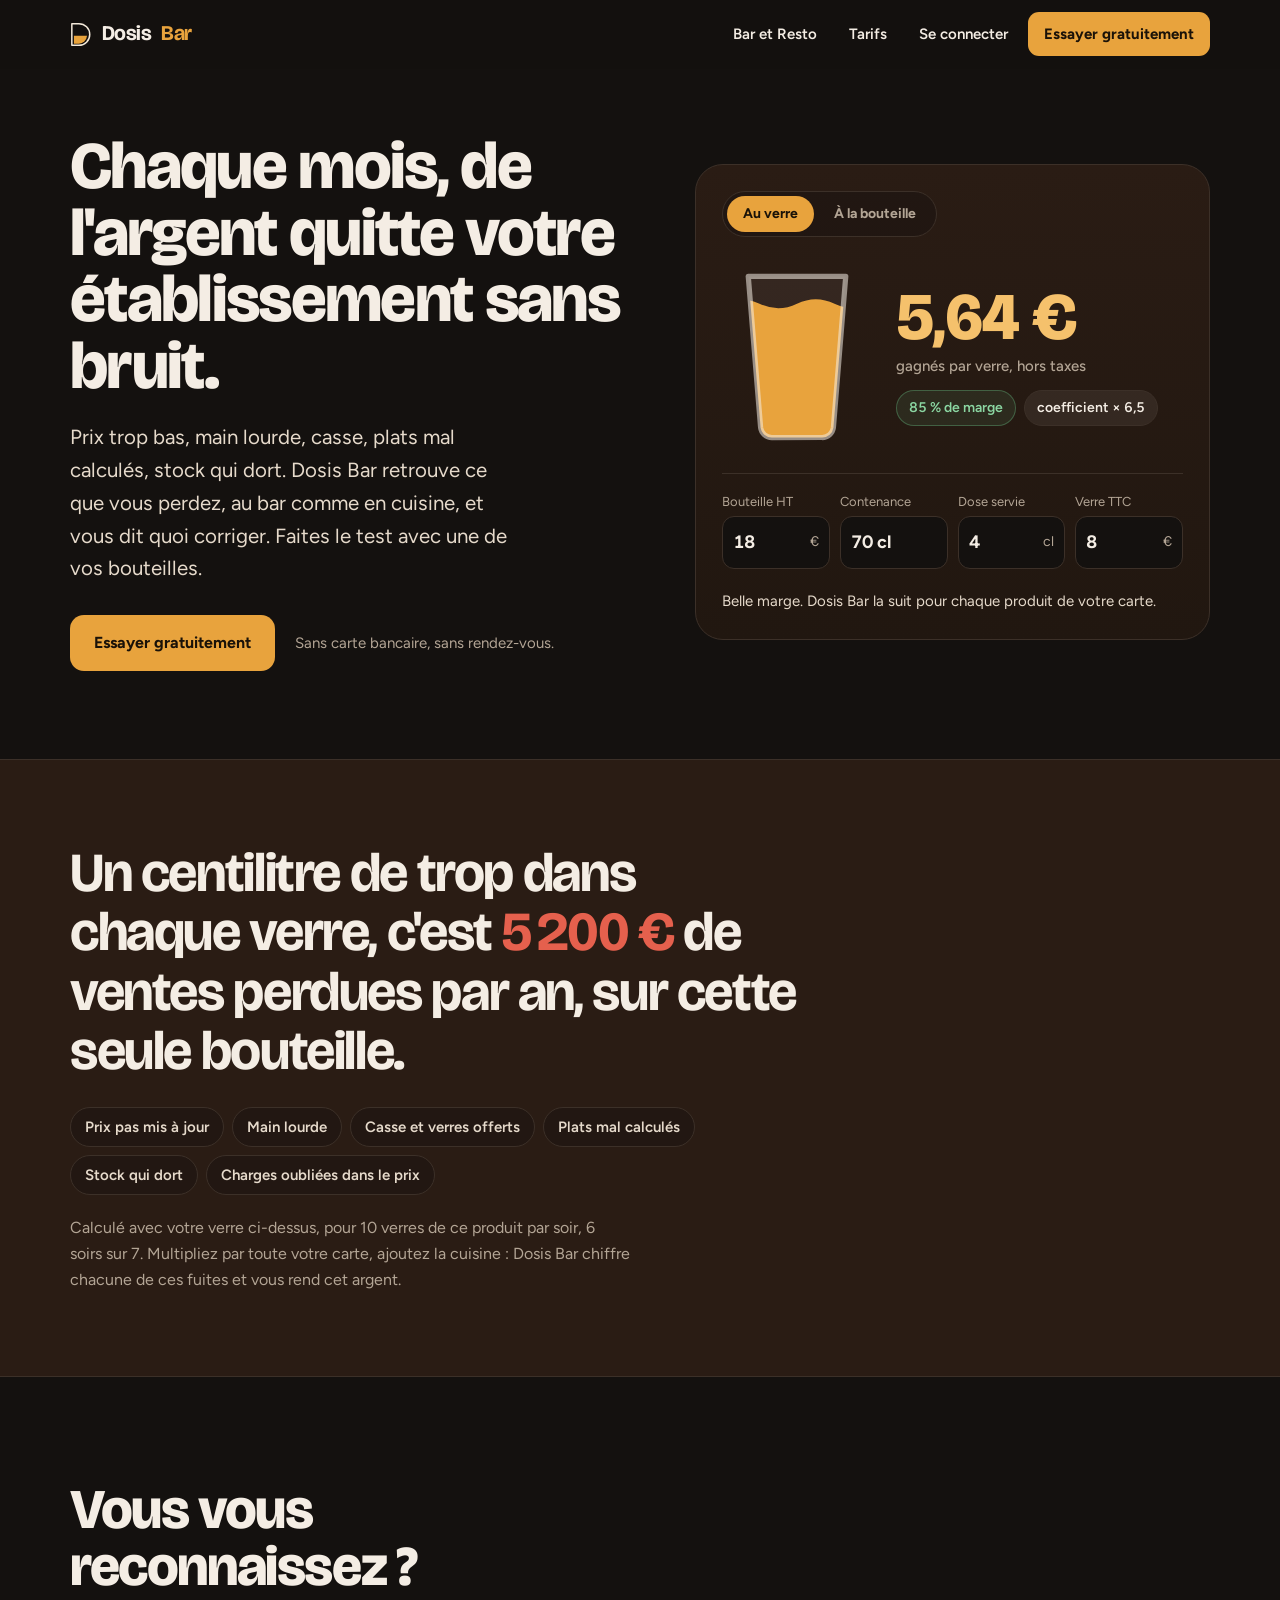
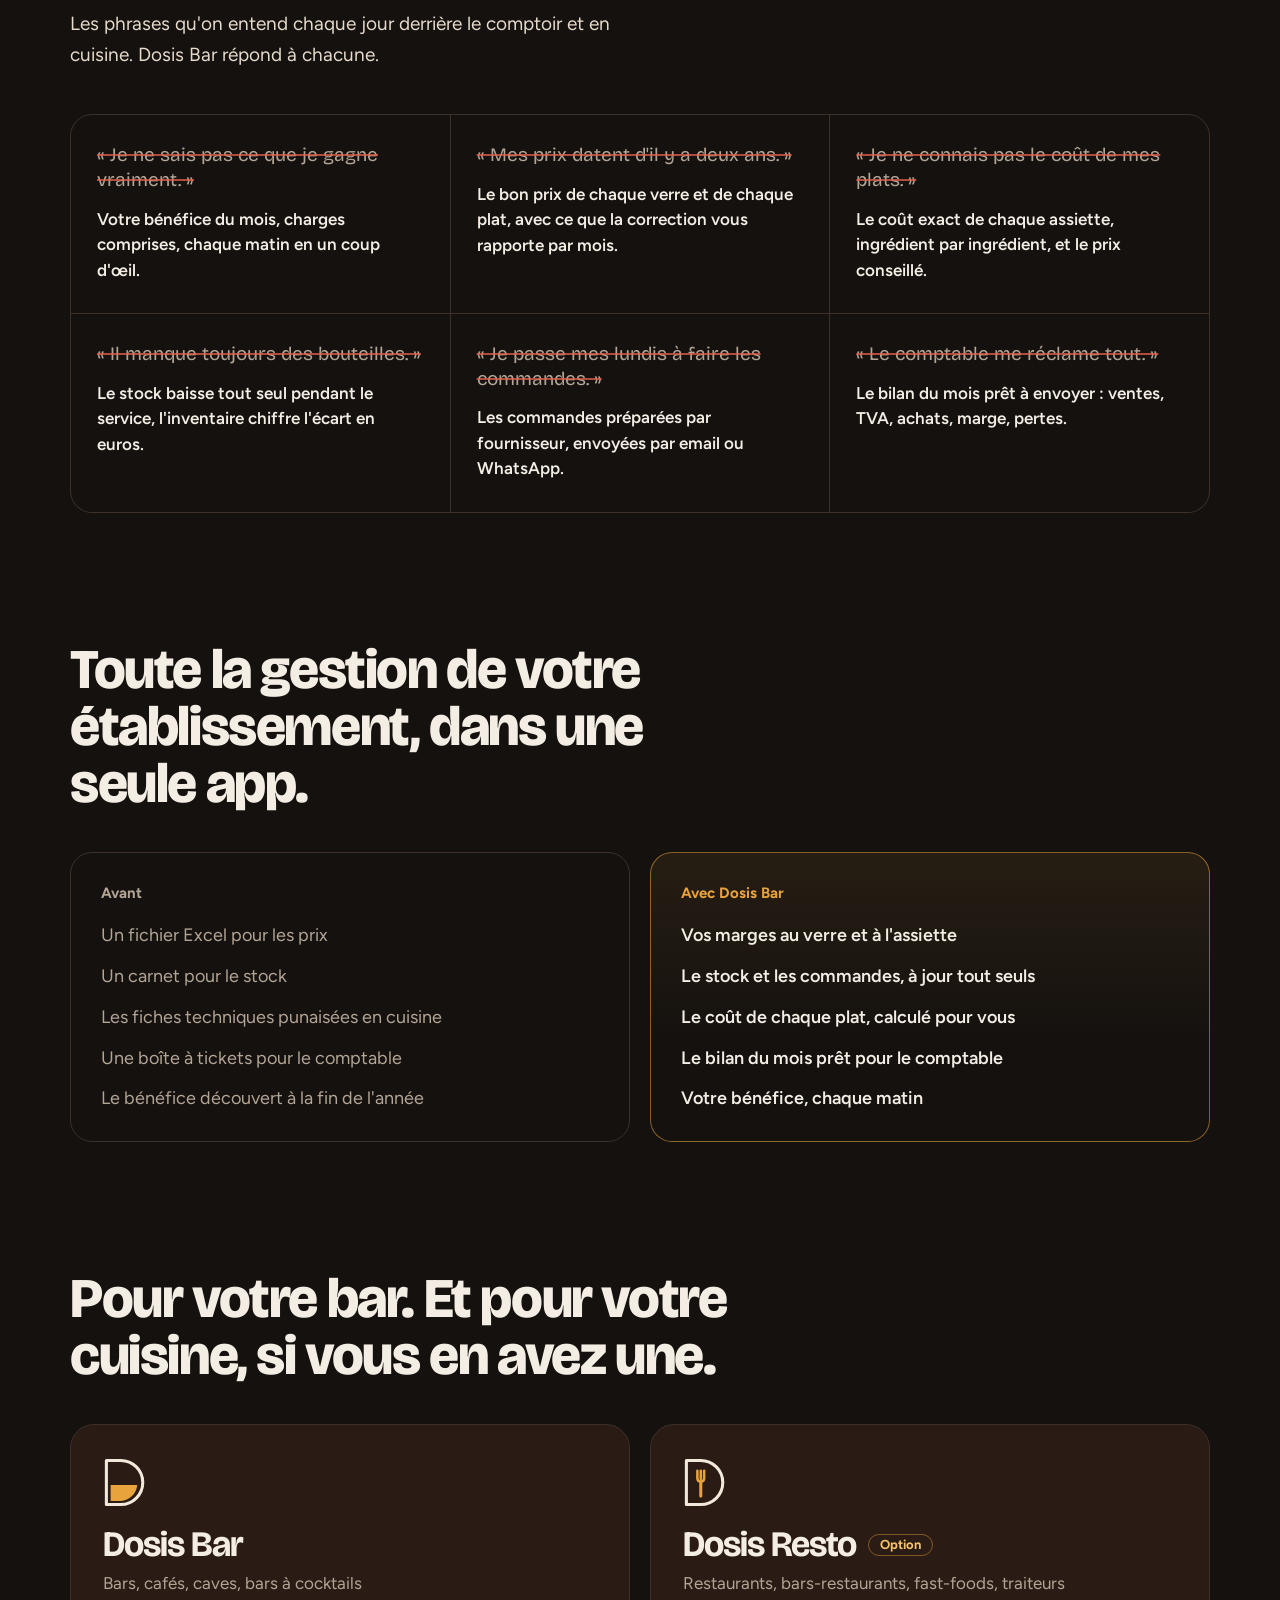
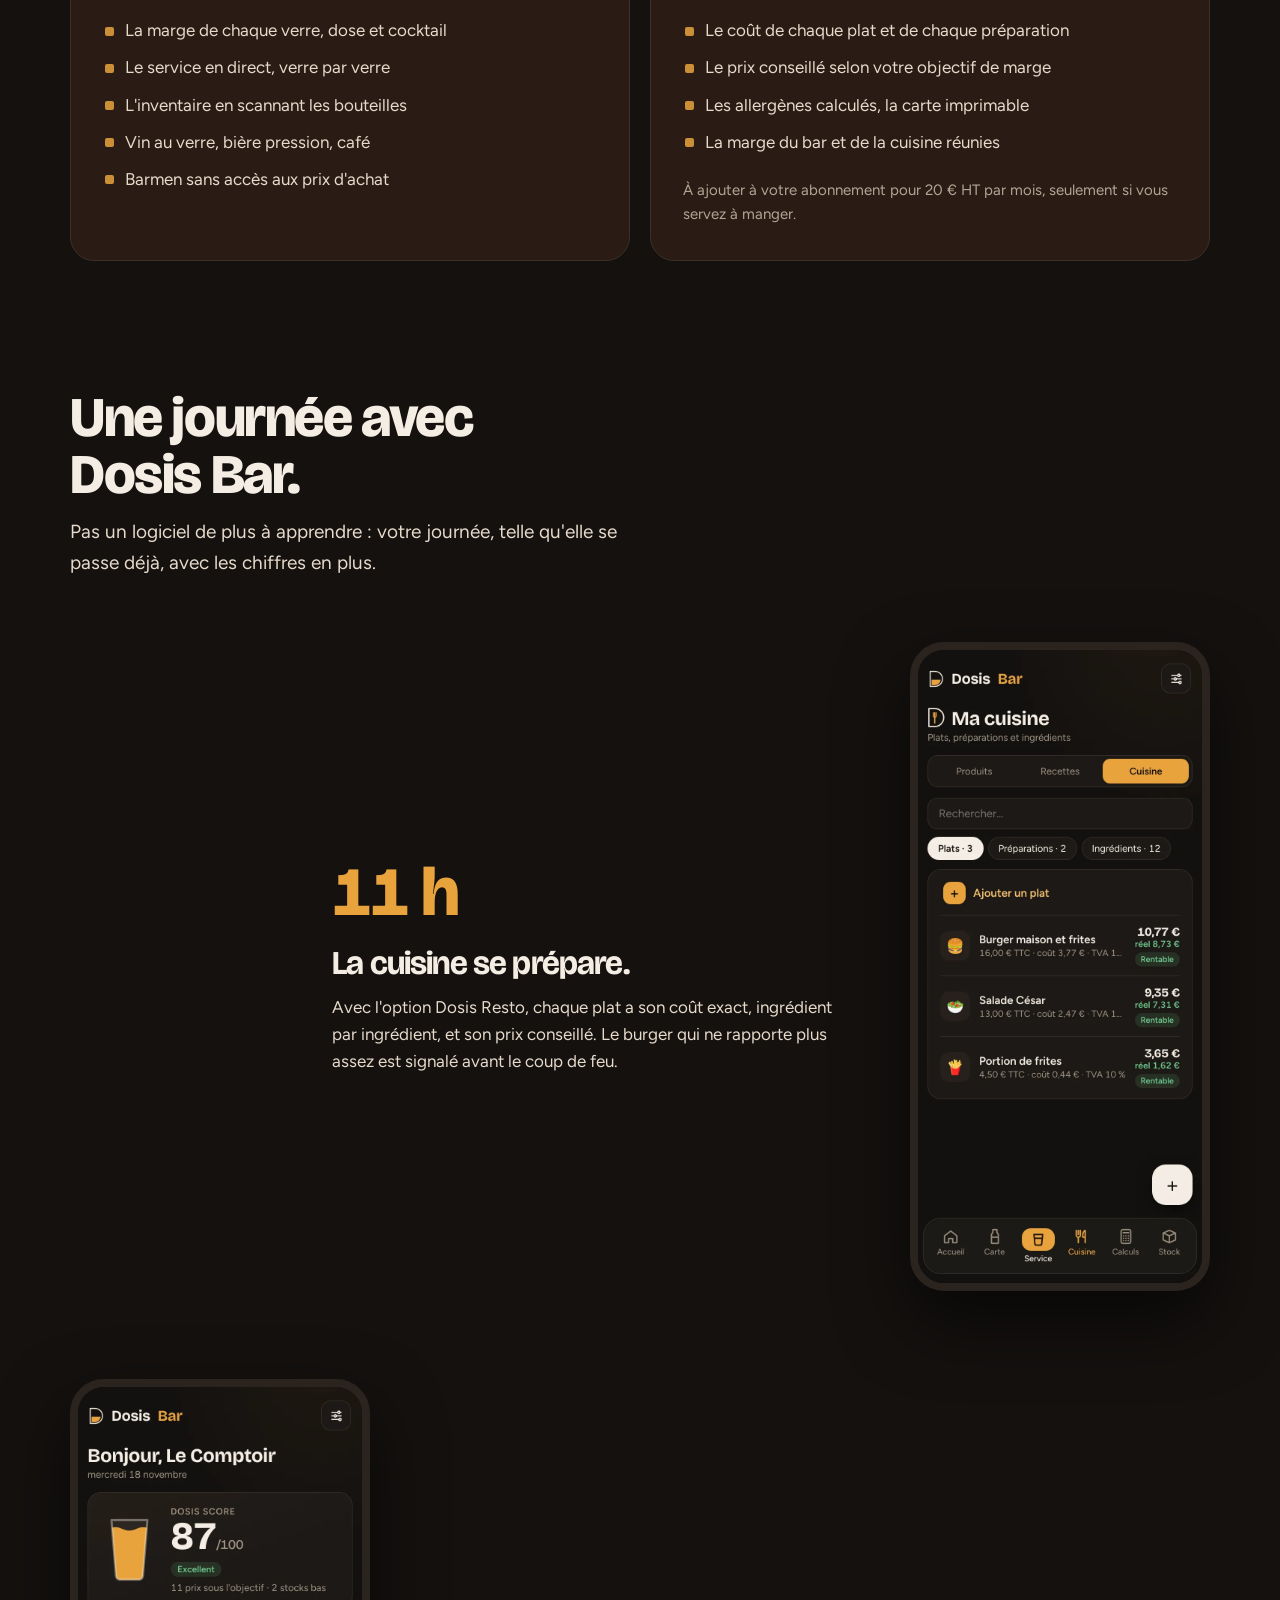
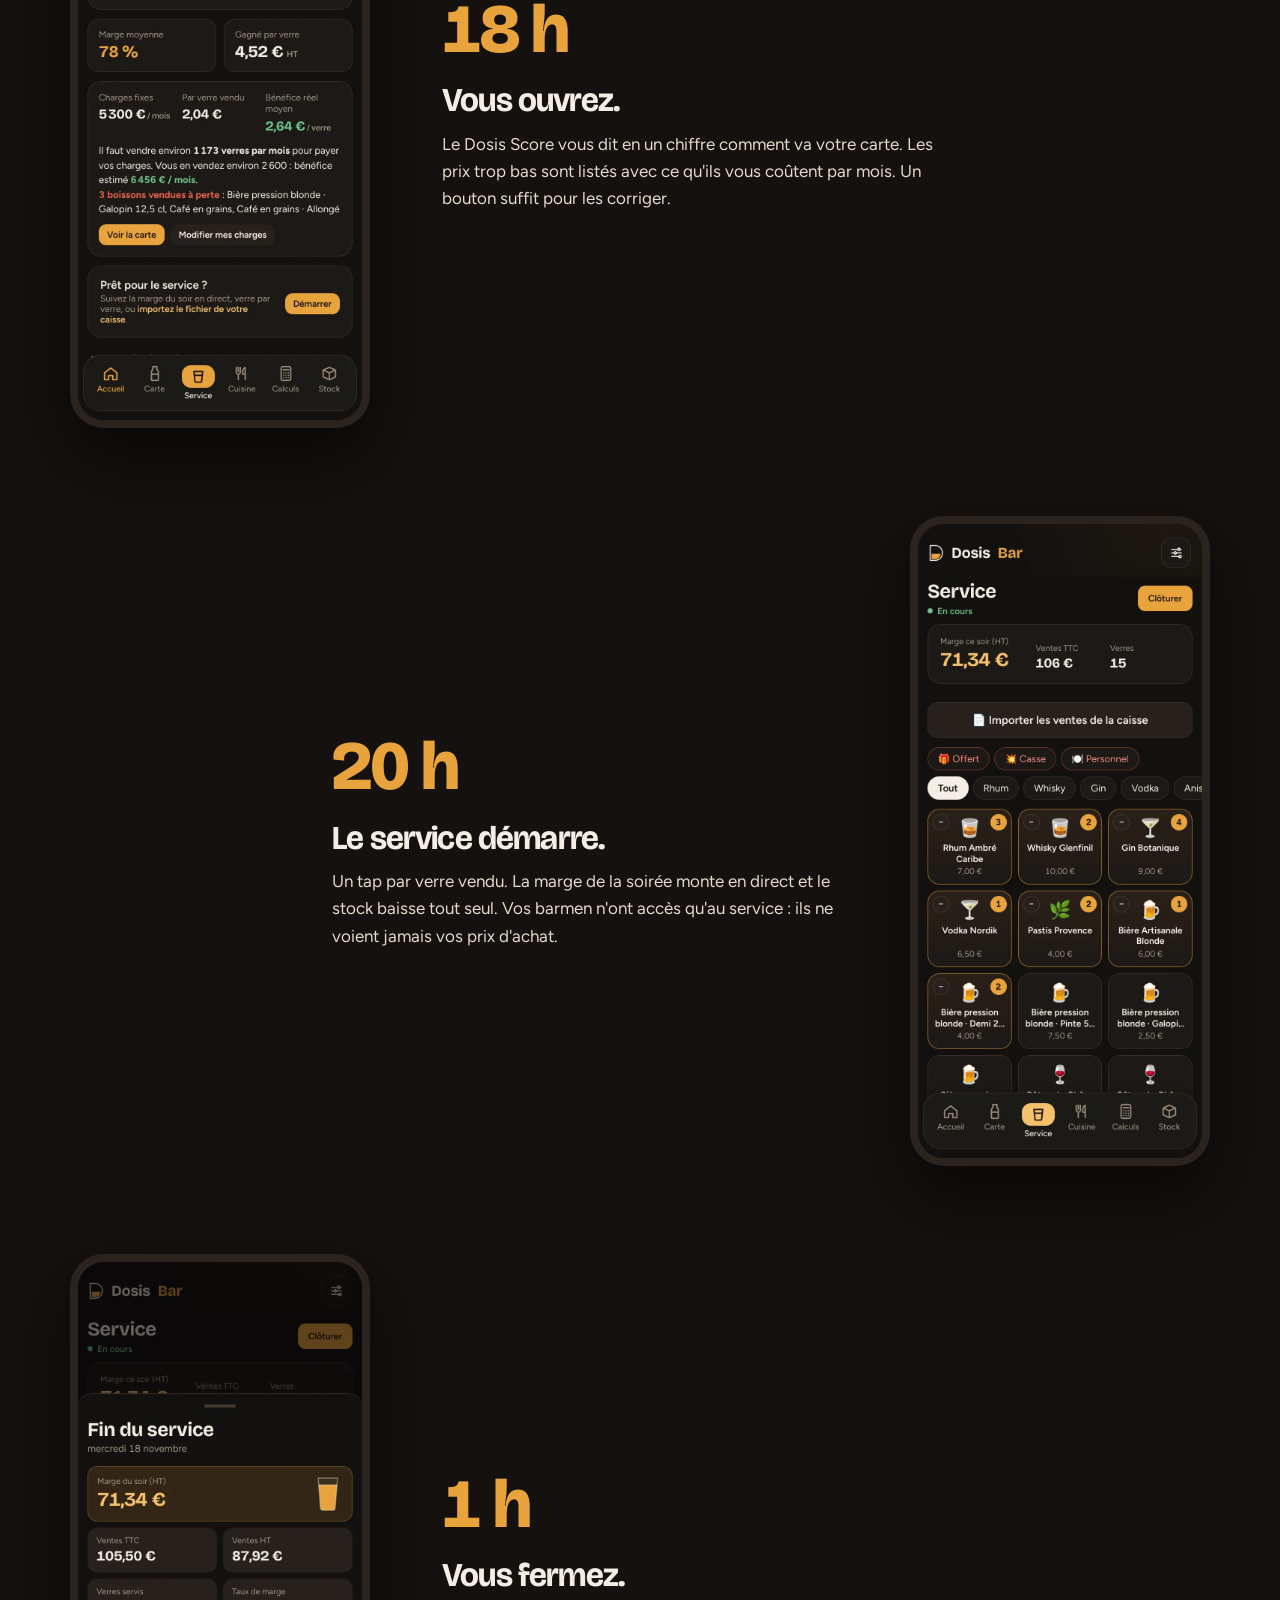
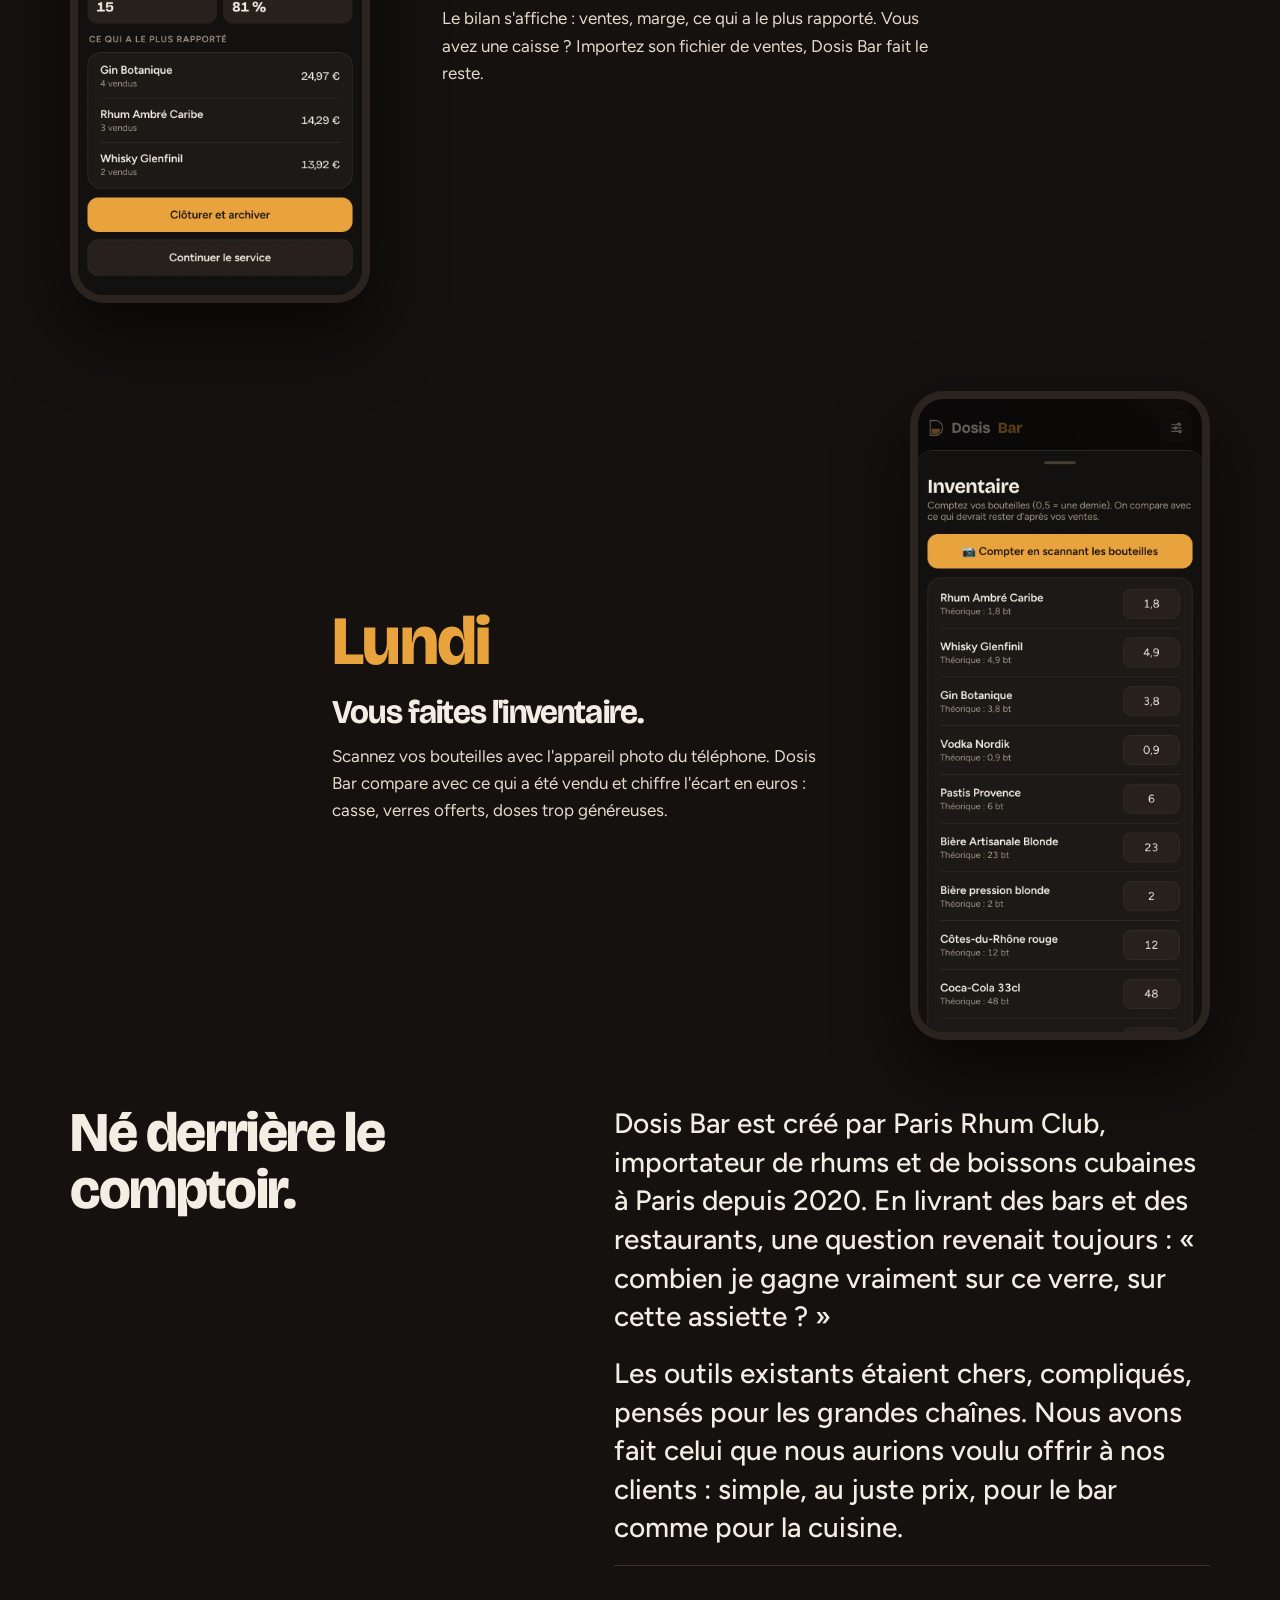
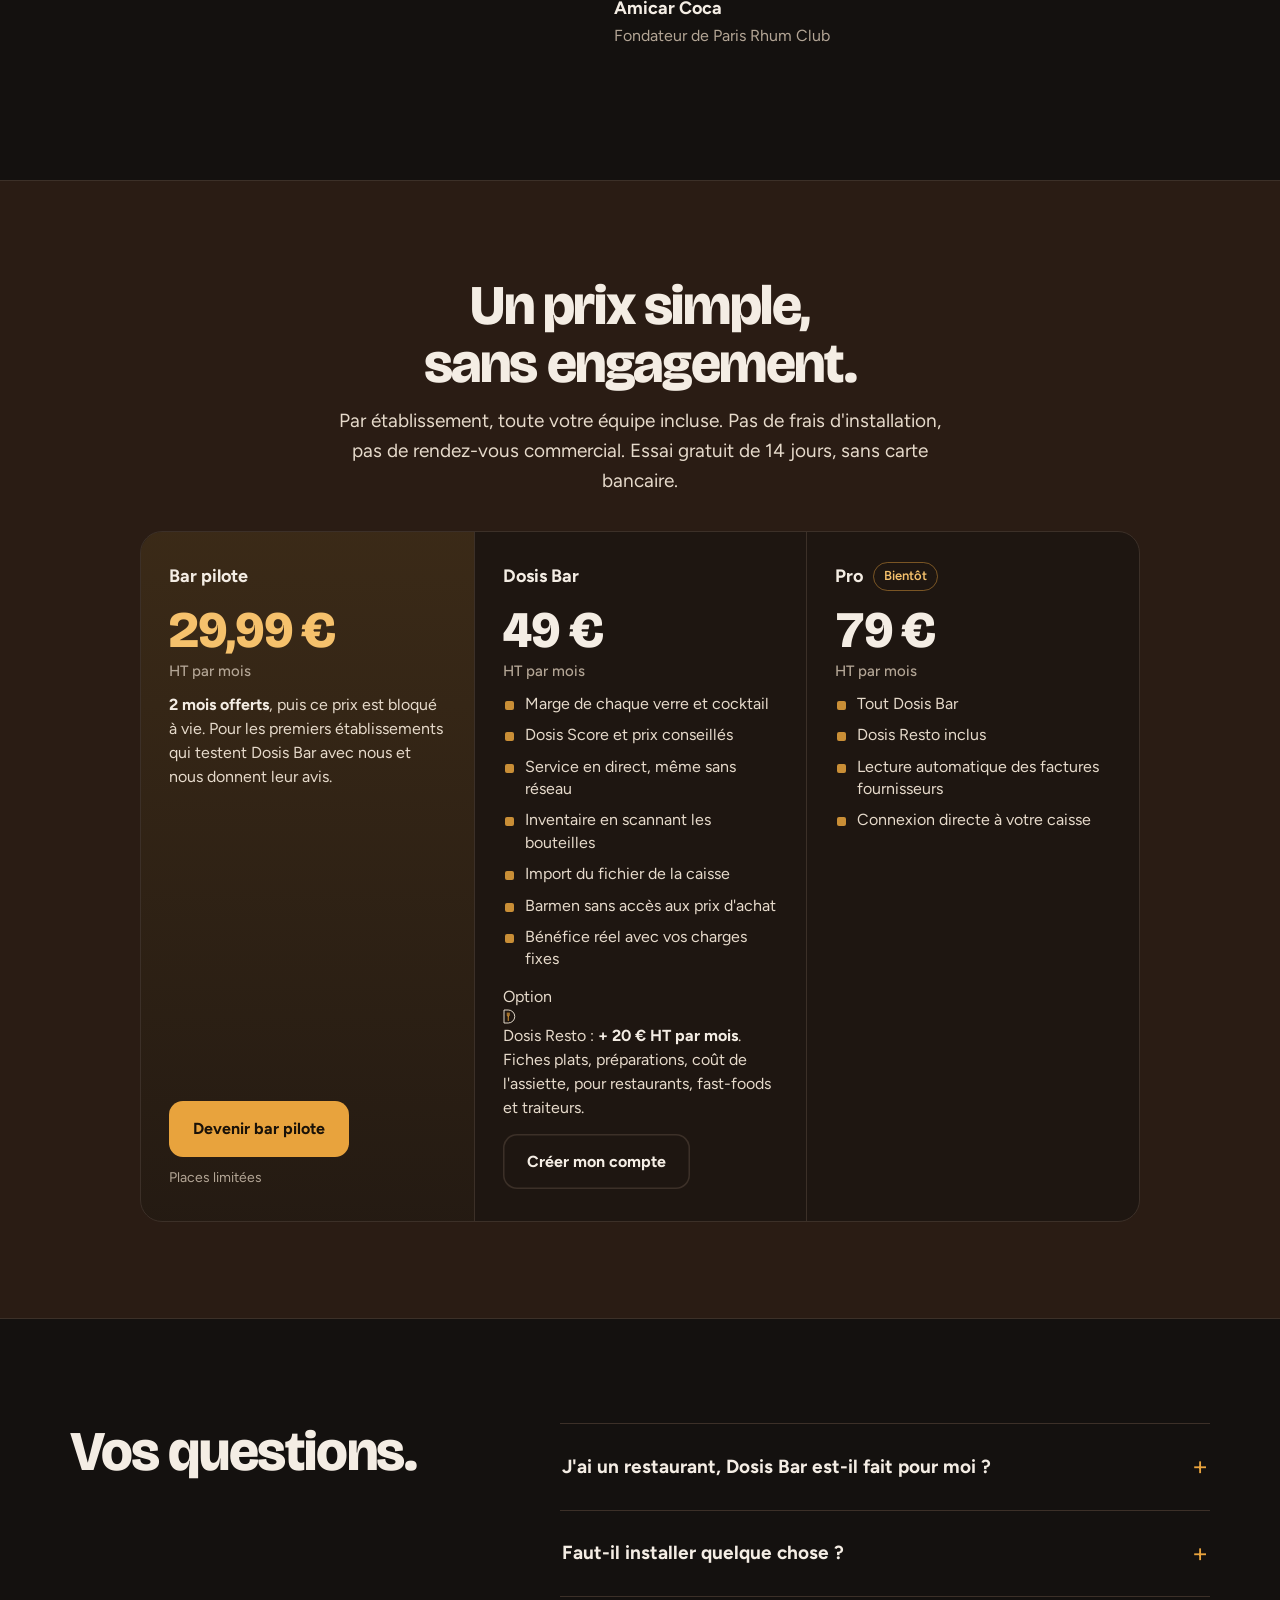
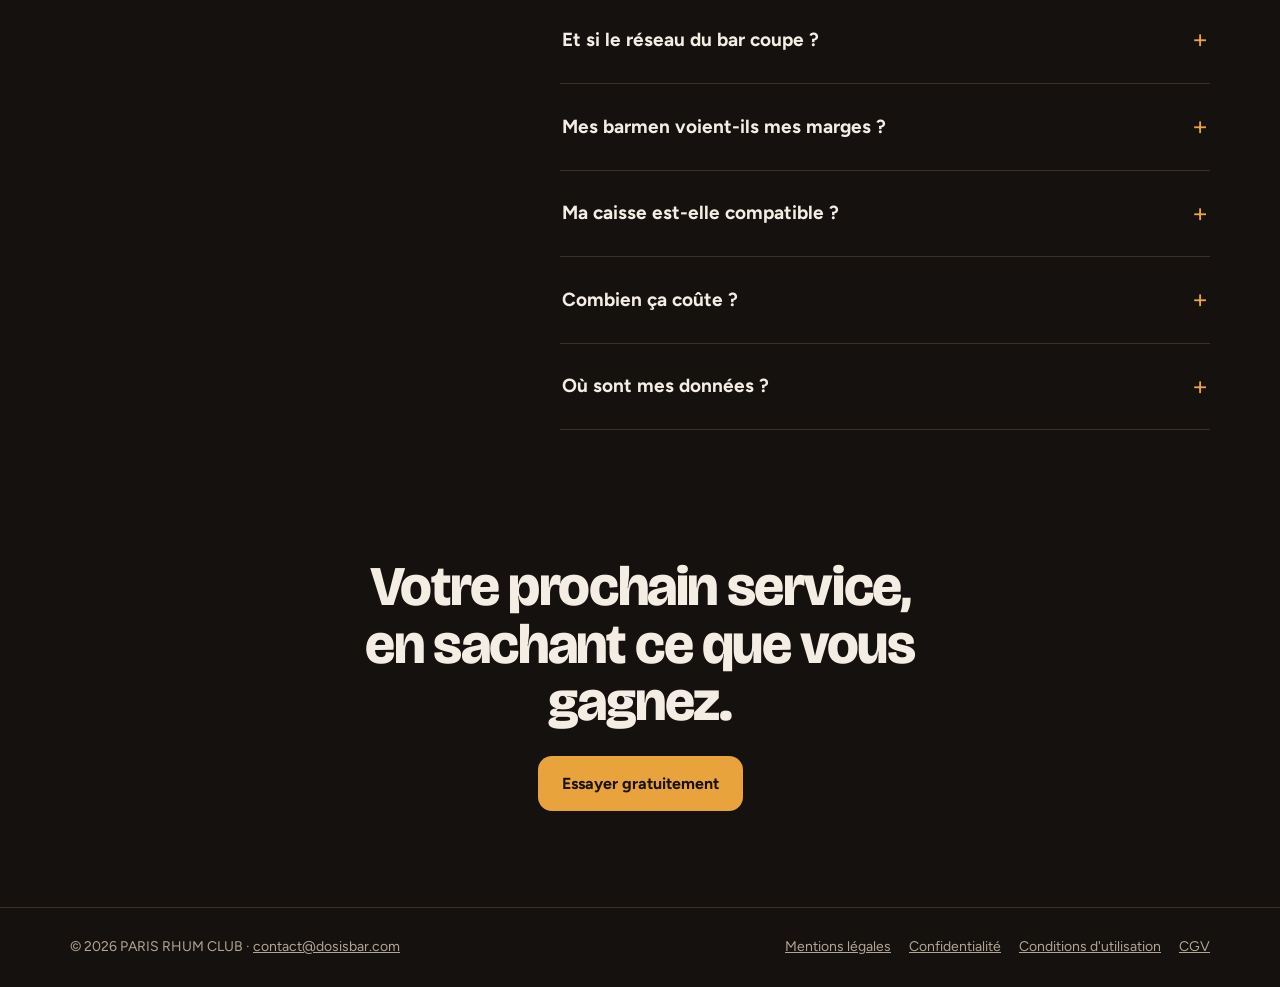
==== index.html @ 194304b1 "Page d'accueil : calculateur au verre ou à la bouteille Co-Authored-By: Claude Opus 5.5 <noreply@ant" ====
<!DOCTYPE html>
<html lang="fr">
<head>
<meta charset="utf-8">
<meta name="viewport" content="width=device-width, initial-scale=1, viewport-fit=cover">
<meta name="theme-color" content="#14110F">
<title>Dosis Bar — la marge de votre bar et de votre restaurant, enfin claire</title>
<meta name="description" content="L'app des patrons de bar et de restaurant : la marge de chaque verre et de chaque plat, le stock, les commandes, le bilan pour le comptable. Essai gratuit 14 jours, sans carte bancaire.">
<meta property="og:title" content="Dosis Bar — la marge de votre bar et de votre restaurant, enfin claire">
<meta property="og:description" content="Prix, stock, cuisine, charges : tout ce qui vous fait perdre de l'argent, réglé dans une seule app. Dosis Bar et Dosis Resto.">
<meta property="og:image" content="https://dosisbar.com/img/app-home.webp">
<meta property="og:url" content="https://dosisbar.com/">
<link rel="canonical" href="https://dosisbar.com/">
<link rel="icon" href="icons/favicon.svg" type="image/svg+xml">
<link rel="icon" href="icons/icon-192.png" type="image/png">
<link rel="apple-touch-icon" href="icons/apple-touch-icon.png">
<link rel="manifest" href="manifest.webmanifest">
<link rel="preload" href="fonts/bricolage-grotesque.woff2" as="font" type="font/woff2" crossorigin>
<link rel="preload" href="fonts/figtree.woff2" as="font" type="font/woff2" crossorigin>
<script>
/* Les habitués vont directement à l'app ; les liens des emails aussi. */
(function () {
  try {
    var h = location.hash;
    if (/access_token|type=(recovery|signup|invite|email_change)|error_description/.test(h)) { location.replace("app.html" + h); return; }
    if (/[?&]vitrine/.test(location.search)) return;
    var standalone = (window.matchMedia && matchMedia("(display-mode: standalone)").matches) || navigator.standalone;
    if (standalone || localStorage.getItem("dosisbar.mode")) location.replace("app.html");
  } catch (e) {}
})();
</script>
<link rel="stylesheet" href="css/site.css">
</head>
<body>

<header class="top" id="top">
  <div class="wrap">
    <a class="logo h" href="./?vitrine" aria-label="Dosis Bar, accueil">
      <img src="icons/logo-bar.svg" width="22" height="25" alt="">
      Dosis <b>Bar</b>
    </a>
    <nav aria-label="Compte">
      <a class="lnk" href="#produits">Bar et Resto</a>
      <a class="lnk" href="#prix">Tarifs</a>
      <a class="lnk" href="app.html">Se connecter</a>
      <a class="btn small" href="app.html">Essayer gratuitement</a>
    </nav>
  </div>
</header>

<main>
  <!-- Le verre -->
  <section class="hero" aria-labelledby="t-hero">
    <div class="wrap">
      <div>
        <h1 class="h" id="t-hero">Chaque mois, de l'argent quitte votre établissement sans bruit.</h1>
        <p class="lead">Prix trop bas, main lourde, casse, plats mal calculés, stock qui dort. Dosis Bar retrouve ce que vous perdez, au bar comme en cuisine, et vous dit quoi corriger. Faites le test avec une de vos bouteilles.</p>
        <div class="sous">
          <a class="btn" href="app.html">Essayer gratuitement</a>
          <span>Sans carte bancaire, sans rendez-vous.</span>
        </div>
      </div>

      <form class="verre" id="verre" aria-label="Calculer la marge d'un verre ou d'une bouteille" onsubmit="return false">
        <div class="mode" role="group" aria-label="Vendu"><button type="button" class="on" data-m="verre" aria-pressed="true">Au verre</button><button type="button" data-m="bouteille" aria-pressed="false">À la bouteille</button></div>
        <div class="glass" id="glass" aria-hidden="true"></div>
        <div aria-live="polite">
          <div class="gain h" id="gain">4,85 €<small id="gainLbl">gagnés par verre, hors taxes</small></div>
          <div class="taux"><span class="pill ok" id="taux">81 % de marge</span><span class="pill" id="coef">coefficient × 5,2</span></div>
        </div>
        <div class="champs">
          <div class="champ"><label for="cBut">Bouteille HT</label><div class="in"><input id="cBut" inputmode="decimal" value="18"><span class="u">€</span></div></div>
          <div class="champ sv"><label for="cCap">Contenance</label><div class="in"><select id="cCap"><option value="50">50 cl</option><option value="70" selected>70 cl</option><option value="100">1 litre</option></select></div></div>
          <div class="champ sv"><label for="cDose">Dose servie</label><div class="in"><input id="cDose" inputmode="decimal" value="4"><span class="u">cl</span></div></div>
          <div class="champ sv"><label for="cPrix">Verre TTC</label><div class="in"><input id="cPrix" inputmode="decimal" value="8"><span class="u">€</span></div></div>
          <div class="champ sb" hidden><label for="cPrixB">Vendue TTC</label><div class="in"><input id="cPrixB" inputmode="decimal" value="60"><span class="u">€</span></div></div>
        </div>
        <p class="conseil" id="conseil"></p>
      </form>
    </div>
  </section>

  <!-- La fuite -->
  <section class="fuite" aria-labelledby="t-fuite">
    <div class="wrap">
      <p class="big h" id="t-fuite">Un centilitre de trop dans chaque verre, c'est <output id="perte">1 457 €</output> de ventes perdues par an, sur cette seule bouteille.</p>
      <ul class="fuites" role="list"><li>Prix pas mis à jour</li><li>Main lourde</li><li>Casse et verres offerts</li><li>Plats mal calculés</li><li>Stock qui dort</li><li>Charges oubliées dans le prix</li></ul>
      <p class="note">Calculé avec votre verre ci-dessus, pour 10 verres de ce produit par soir, 6 soirs sur 7. Multipliez par toute votre carte, ajoutez la cuisine : Dosis Bar chiffre chacune de ces fuites et vous rend cet argent.</p>
    </div>
  </section>

  <!-- Vos problèmes, nos réponses -->
  <section class="maux" aria-labelledby="t-maux">
    <div class="wrap">
      <h2 class="titre h" id="t-maux">Vous vous reconnaissez ?</h2>
      <p class="intro">Les phrases qu'on entend chaque jour derrière le comptoir et en cuisine. Dosis Bar répond à chacune.</p>
      <ul class="cartes" role="list">
        <li><s>« Je ne sais pas ce que je gagne vraiment. »</s><p>Votre bénéfice du mois, charges comprises, chaque matin en un coup d'œil.</p></li>
        <li><s>« Mes prix datent d'il y a deux ans. »</s><p>Le bon prix de chaque verre et de chaque plat, avec ce que la correction vous rapporte par mois.</p></li>
        <li><s>« Je ne connais pas le coût de mes plats. »</s><p>Le coût exact de chaque assiette, ingrédient par ingrédient, et le prix conseillé.</p></li>
        <li><s>« Il manque toujours des bouteilles. »</s><p>Le stock baisse tout seul pendant le service, l'inventaire chiffre l'écart en euros.</p></li>
        <li><s>« Je passe mes lundis à faire les commandes. »</s><p>Les commandes préparées par fournisseur, envoyées par email ou WhatsApp.</p></li>
        <li><s>« Le comptable me réclame tout. »</s><p>Le bilan du mois prêt à envoyer : ventes, TVA, achats, marge, pertes.</p></li>
      </ul>
    </div>
  </section>

  <!-- Avant, avec Dosis Bar -->
  <section class="avant" aria-labelledby="t-avant">
    <div class="wrap">
      <h2 class="titre h" id="t-avant">Toute la gestion de votre établissement, dans une seule app.</h2>
      <div class="duo">
        <div class="col av"><p class="tete">Avant</p>
          <ul role="list"><li>Un fichier Excel pour les prix</li><li>Un carnet pour le stock</li><li>Les fiches techniques punaisées en cuisine</li><li>Une boîte à tickets pour le comptable</li><li>Le bénéfice découvert à la fin de l'année</li></ul></div>
        <div class="col ap"><p class="tete">Avec Dosis Bar</p>
          <ul role="list"><li>Vos marges au verre et à l'assiette</li><li>Le stock et les commandes, à jour tout seuls</li><li>Le coût de chaque plat, calculé pour vous</li><li>Le bilan du mois prêt pour le comptable</li><li>Votre bénéfice, chaque matin</li></ul></div>
      </div>
    </div>
  </section>

  <!-- Bar et Resto -->
  <section class="produits" id="produits" aria-labelledby="t-produits">
    <div class="wrap">
      <h2 class="titre h" id="t-produits">Pour votre bar. Et pour votre cuisine, si vous en avez une.</h2>
      <div class="deux">
        <article class="prod">
          <img src="icons/logo-bar.svg" width="44" height="51" alt="">
          <h3 class="h">Dosis Bar</h3>
          <p class="pour">Bars, cafés, caves, bars à cocktails</p>
          <ul role="list"><li>La marge de chaque verre, dose et cocktail</li><li>Le service en direct, verre par verre</li><li>L'inventaire en scannant les bouteilles</li><li>Vin au verre, bière pression, café</li><li>Barmen sans accès aux prix d'achat</li></ul>
        </article>
        <article class="prod">
          <img src="icons/logo-resto.svg" width="44" height="51" alt="">
          <h3 class="h">Dosis Resto <span class="opt">Option</span></h3>
          <p class="pour">Restaurants, bars-restaurants, fast-foods, traiteurs</p>
          <ul role="list"><li>Le coût de chaque plat et de chaque préparation</li><li>Le prix conseillé selon votre objectif de marge</li><li>Les allergènes calculés, la carte imprimable</li><li>La marge du bar et de la cuisine réunies</li></ul>
          <p class="plus">À ajouter à votre abonnement pour 20 € HT par mois, seulement si vous servez à manger.</p>
        </article>
      </div>
    </div>
  </section>

  <!-- Une soirée -->
  <section class="soiree" aria-labelledby="t-soiree">
    <div class="wrap">
      <h2 class="titre h" id="t-soiree">Une journée avec Dosis Bar.</h2>
      <p class="intro">Pas un logiciel de plus à apprendre : votre journée, telle qu'elle se passe déjà, avec les chiffres en plus.</p>
      <ol class="heures" role="list">
        <li class="heure">
          <div class="txt"><div class="clock h">11 h</div><h3 class="h">La cuisine se prépare.</h3><p>Avec l'option Dosis Resto, chaque plat a son coût exact, ingrédient par ingrédient, et son prix conseillé. Le burger qui ne rapporte plus assez est signalé avant le coup de feu.</p></div>
          <div class="shot"><img src="img/app-cuisine.webp" alt="Dosis Resto : liste des plats avec leur coût, leur marge réelle et le statut Rentable" width="390" height="844" loading="lazy"></div>
        </li>
        <li class="heure">
          <div class="txt"><div class="clock h">18 h</div><h3 class="h">Vous ouvrez.</h3><p>Le Dosis Score vous dit en un chiffre comment va votre carte. Les prix trop bas sont listés avec ce qu'ils vous coûtent par mois. Un bouton suffit pour les corriger.</p></div>
          <div class="shot"><img src="img/app-home.webp" alt="Écran d'accueil de Dosis Bar : Dosis Score de 87 sur 100, charges fixes et bénéfice estimé" width="390" height="844" loading="lazy"></div>
        </li>
        <li class="heure">
          <div class="txt"><div class="clock h">20 h</div><h3 class="h">Le service démarre.</h3><p>Un tap par verre vendu. La marge de la soirée monte en direct et le stock baisse tout seul. Vos barmen n'ont accès qu'au service : ils ne voient jamais vos prix d'achat.</p></div>
          <div class="shot"><img src="img/app-service.webp" alt="Mode service : tuiles des boissons avec le nombre de verres vendus et la marge de la soirée" width="390" height="844" loading="lazy"></div>
        </li>
        <li class="heure">
          <div class="txt"><div class="clock h">1 h</div><h3 class="h">Vous fermez.</h3><p>Le bilan s'affiche : ventes, marge, ce qui a le plus rapporté. Vous avez une caisse ? Importez son fichier de ventes, Dosis Bar fait le reste.</p></div>
          <div class="shot"><img src="img/app-close.webp" alt="Fin du service : marge du soir de 71,34 euros et produits les plus rentables" width="390" height="844" loading="lazy"></div>
        </li>
        <li class="heure">
          <div class="txt"><div class="clock h">Lundi</div><h3 class="h">Vous faites l'inventaire.</h3><p>Scannez vos bouteilles avec l'appareil photo du téléphone. Dosis Bar compare avec ce qui a été vendu et chiffre l'écart en euros : casse, verres offerts, doses trop généreuses.</p></div>
          <div class="shot"><img src="img/app-inv.webp" alt="Inventaire : saisie des bouteilles comptées, comparées au stock théorique" width="390" height="844" loading="lazy"></div>
        </li>
      </ol>
    </div>
  </section>

  <!-- Histoire -->
  <section class="histoire" aria-labelledby="t-hist">
    <div class="wrap">
      <h2 class="titre h" id="t-hist">Né derrière le comptoir.</h2>
      <blockquote>
        <p>Dosis Bar est créé par Paris Rhum Club, importateur de rhums et de boissons cubaines à Paris depuis 2020. En livrant des bars et des restaurants, une question revenait toujours : « combien je gagne vraiment sur ce verre, sur cette assiette ? »</p>
        <p>Les outils existants étaient chers, compliqués, pensés pour les grandes chaînes. Nous avons fait celui que nous aurions voulu offrir à nos clients : simple, au juste prix, pour le bar comme pour la cuisine.</p>
        <footer class="sig"><b>Amicar Coca</b>Fondateur de Paris Rhum Club</footer>
      </blockquote>
    </div>
  </section>

  <!-- Prix -->
  <section class="prix" id="prix" aria-labelledby="t-prix">
    <div class="wrap">
      <h2 class="titre h" id="t-prix">Un prix simple, sans engagement.</h2>
      <p class="intro">Par établissement, toute votre équipe incluse. Pas de frais d'installation, pas de rendez-vous commercial. Essai gratuit de 14 jours, sans carte bancaire.</p>
      <div class="ardoise">
        <div class="formule pilote">
          <p class="nom">Bar pilote</p>
          <p class="tarif h">29,99 €<small>HT par mois</small></p>
          <p class="cond"><b>2 mois offerts</b>, puis ce prix est bloqué à vie. Pour les premiers établissements qui testent Dosis Bar avec nous et nous donnent leur avis.</p>
          <a class="btn" href="mailto:contact@dosisbar.com?subject=Devenir%20bar%20pilote%20Dosis%20Bar">Devenir bar pilote</a>
          <p class="note">Places limitées</p>
        </div>
        <div class="formule">
          <p class="nom">Dosis Bar</p>
          <p class="tarif h">49 €<small>HT par mois</small></p>
          <ul>
            <li>Marge de chaque verre et cocktail</li><li>Dosis Score et prix conseillés</li><li>Service en direct, même sans réseau</li>
            <li>Inventaire en scannant les bouteilles</li><li>Import du fichier de la caisse</li><li>Barmen sans accès aux prix d'achat</li>
            <li>Bénéfice réel avec vos charges fixes</li>
          </ul>
          <p class="cond">Option <img src="icons/logo-resto.svg" width="13" height="15" alt="" style="vertical-align:-2px"> Dosis Resto : <b>+ 20 € HT par mois</b>. Fiches plats, préparations, coût de l'assiette, pour restaurants, fast-foods et traiteurs.</p>
          <a class="btn ghost" href="app.html">Créer mon compte</a>
        </div>
        <div class="formule">
          <p class="nom">Pro <span class="bientot">Bientôt</span></p>
          <p class="tarif h">79 €<small>HT par mois</small></p>
          <ul>
            <li>Tout Dosis Bar</li><li>Dosis Resto inclus</li><li>Lecture automatique des factures fournisseurs</li><li>Connexion directe à votre caisse</li>
          </ul>
        </div>
      </div>
    </div>
  </section>

  <!-- Questions -->
  <section class="faq" aria-labelledby="t-faq">
    <div class="wrap">
      <h2 class="titre h" id="t-faq">Vos questions.</h2>
      <div>
        <details><summary>J'ai un restaurant, Dosis Bar est-il fait pour moi ?</summary><p>Oui. Avec l'option Dosis Resto, vous calculez le coût de chaque plat et de chaque préparation, le prix conseillé et les allergènes. Et comme un restaurant vend aussi des boissons, Dosis Bar suit la marge de votre carte des vins, des bières et des cafés.</p></details>
        <details><summary>Faut-il installer quelque chose ?</summary><p>Non. Dosis Bar s'ouvre dans le navigateur de votre téléphone, de votre tablette ou de votre ordinateur. Vous pouvez l'ajouter à l'écran d'accueil pour l'ouvrir comme une application.</p></details>
        <details><summary>Et si le réseau du bar coupe ?</summary><p>Le service continue. Les ventes sont gardées sur le téléphone et envoyées dès que la connexion revient.</p></details>
        <details><summary>Mes barmen voient-ils mes marges ?</summary><p>Non. Vous les invitez avec un code : ils n'ont accès qu'au mode Service, sans les prix d'achat ni les marges.</p></details>
        <details><summary>Ma caisse est-elle compatible ?</summary><p>Si elle sait exporter les ventes en fichier CSV ou Excel, oui : SumUp, Flatpay, Zelty, Lightspeed, L'Addition, Square, Tiller et les autres. Dosis Bar reconnaît les colonnes et relie les noms à votre carte. Sans caisse, le mode Service fait le travail.</p></details>
        <details><summary>Combien ça coûte ?</summary><p>Vous essayez gratuitement pendant 14 jours, sans carte bancaire. Ensuite, l'abonnement Dosis Bar coûte 49 € HT par mois et par établissement, toute l'équipe incluse, sans engagement. L'option Dosis Resto ajoute 20 € HT par mois. Les premiers établissements pilotes ont 2 mois offerts puis 29,99 € HT par mois, prix bloqué à vie.</p></details>
        <details><summary>Où sont mes données ?</summary><p>En Europe, sur des serveurs sécurisés. Elles vous appartiennent et ne sont jamais revendues. Tout est expliqué dans la <a href="confidentialite.html">politique de confidentialité</a>.</p></details>
      </div>
    </div>
  </section>

  <section class="fin" aria-labelledby="t-fin">
    <div class="wrap">
      <h2 class="titre h" id="t-fin">Votre prochain service, en sachant ce que vous gagnez.</h2>
      <a class="btn" href="app.html">Essayer gratuitement</a>
    </div>
  </section>
</main>

<footer>
  <div class="wrap">
    <span>© 2026 PARIS RHUM CLUB · <a href="mailto:contact@dosisbar.com">contact@dosisbar.com</a></span>
    <nav aria-label="Informations légales"><a href="mentions-legales.html">Mentions légales</a><a href="confidentialite.html">Confidentialité</a><a href="conditions.html">Conditions d'utilisation</a><a href="cgv.html">CGV</a></nav>
  </div>
</footer>

<script>
(function () {
  var $ = function (id) { return document.getElementById(id); };
  var num = function (v) { var n = parseFloat(String(v).replace(",", ".").replace(/\s/g, "")); return isFinite(n) ? n : 0; };
  var eur = function (v, d) { return v.toLocaleString("fr-FR", {minimumFractionDigits: d, maximumFractionDigits: d}) + " €"; };
  var GLASS = "M7 4h26l-3.3 40.4A3 3 0 0 1 26.7 47H13.3a3 3 0 0 1-3-2.6z";
  $("glass").innerHTML = '<svg viewBox="0 0 40 50"><defs><clipPath id="hg"><path d="' + GLASS + '"/></clipPath></defs>' +
    '<g clip-path="url(#hg)"><rect width="40" height="50" fill="rgba(244,237,228,.06)"/>' +
    '<g class="liq" id="liq"><path class="wave" fill="#E8A33D" d="M-40 0q5 -2.4 10 0t10 0t10 0t10 0t10 0t10 0t10 0t10 0t10 0t10 0V60H-40z"/></g></g>' +
    '<path d="' + GLASS + '" fill="none" stroke="rgba(244,237,228,.55)" stroke-width="1.4" stroke-linejoin="round"/></svg>';
  var mode = "verre";
  function calc() {
    var bt = mode === "bouteille";
    var b = num($("cBut").value), cap = num($("cCap").value), d = num($("cDose").value), ttc = num($("cPrix").value);
    var ht = ttc / 1.2, cout = cap > 0 ? b / cap * d : 0;
    var htB = num($("cPrixB").value) / 1.2, okB = b > 0 && htB > 0;
    var vHt = bt ? htB : ht, vCout = bt ? b : cout, m = vHt - vCout, taux = vHt > 0 ? m / vHt * 100 : 0, obj = bt ? 70 : 80;
    var okV = b > 0 && cap > 0 && d > 0 && ttc > 0, ok = bt ? okB : okV;
    $("gain").firstChild.nodeValue = ok ? eur(m, 2) : "—";
    $("gainLbl").textContent = bt ? "gagnés par bouteille, hors taxes" : "gagnés par verre, hors taxes";
    var t = $("taux"); t.textContent = ok ? Math.round(taux) + " % de marge" : "Remplissez les champs";
    t.className = "pill " + (taux >= obj ? "ok" : taux >= obj - 10 ? "warn" : "bad");
    $("coef").textContent = ok && vCout > 0 ? "coefficient × " + (vHt / vCout).toFixed(1).replace(".", ",") : "";
    var lvl = Math.max(0, Math.min(1, taux / 100)), y = 46 - 41 * lvl;
    $("liq").style.transform = "translateY(" + y + "px)";
    var conseil = Math.ceil(vCout / (1 - obj / 100) * 1.2 * (bt ? 1 : 10) - 1e-9) / (bt ? 1 : 10);
    $("conseil").innerHTML = !ok ? "" : taux >= obj ? "Belle marge. Dosis Bar la suit pour chaque produit de votre carte."
      : "Pour atteindre " + obj + " % de marge, " + (bt ? "cette bouteille" : "ce verre") + " devrait être vendu" + (bt ? "e" : "") + " <b>" + eur(conseil, bt ? 0 : 2) + "</b>.";
    // un centilitre de trop par verre, 10 verres par soir, 6 soirs sur 7
    var verresPerdus = d > 0 ? (10 * 6 * 52) / d : 0;
    $("perte").textContent = okV ? eur(Math.round(verresPerdus * ht), 0) : "—";
  }
  document.querySelectorAll(".mode button").forEach(function (btn) { btn.addEventListener("click", function () {
    mode = btn.dataset.m;
    document.querySelectorAll(".mode button").forEach(function (x) { x.classList.toggle("on", x === btn); x.setAttribute("aria-pressed", x === btn); });
    document.querySelectorAll(".champ.sv").forEach(function (x) { x.hidden = mode === "bouteille"; });
    document.querySelectorAll(".champ.sb").forEach(function (x) { x.hidden = mode !== "bouteille"; });
    document.querySelector('label[for="cBut"]').textContent = mode === "bouteille" ? "Achetée HT" : "Bouteille HT";
    calc();
  }); });
  ["cBut", "cCap", "cDose", "cPrix", "cPrixB"].forEach(function (id) { $(id).addEventListener("input", calc); $(id).addEventListener("change", calc); });
  calc();
  var top = $("top"); addEventListener("scroll", function () { top.classList.toggle("scrolled", scrollY > 8); }, {passive: true});
  if ("serviceWorker" in navigator && location.protocol === "https:") navigator.serviceWorker.register("sw.js").catch(function () {});
})();
</script>
</body>
</html>
---- css/site.css ----
@font-face{font-family:"Figtree";src:url("../fonts/figtree.woff2") format("woff2");font-weight:300 900;font-display:swap}
@font-face{font-family:"Bricolage Grotesque";src:url("../fonts/bricolage-grotesque.woff2") format("woff2");font-weight:200 800;font-display:swap}
:root{
  --nuit:#14110F; --acajou:#2A1C14; --acajou2:#3A281D; --ligne:#3C3028;
  --ambre:#E8A33D; --miel:#F5C16C; --creme:#F4EDE4; --mut:#B3A595;
  --etiquette:#F1E6D2; --encre:#1C140F; --encre2:#5B4A3C; --rouge:#E5604D;
  --ease:cubic-bezier(.2,.8,.2,1);
}
*{box-sizing:border-box;margin:0;padding:0}
html{background:var(--nuit);color:var(--creme);font-family:Figtree,system-ui,sans-serif;font-size:17px;line-height:1.6;-webkit-text-size-adjust:100%}
body{overflow-x:hidden}
a{color:inherit}
img{display:block;max-width:100%}
:focus-visible{outline:3px solid var(--miel);outline-offset:3px;border-radius:6px}
.wrap{width:min(1140px,100% - 40px);margin-inline:auto}
.h{font-family:"Bricolage Grotesque",Figtree,sans-serif;letter-spacing:-.025em;font-variation-settings:"opsz" 96}

/* ---------- Barre du haut ---------- */
.top{position:sticky;top:0;z-index:20;background:rgba(20,17,15,.86);backdrop-filter:blur(12px);-webkit-backdrop-filter:blur(12px);border-bottom:1px solid transparent;transition:border-color .3s}
.top.scrolled{border-bottom-color:var(--ligne)}
.top .wrap{display:flex;align-items:center;justify-content:space-between;gap:16px;height:68px}
.logo{display:flex;align-items:center;gap:10px;text-decoration:none;font-weight:700;font-size:21px}
.logo b{color:var(--ambre);font-weight:700}
.top nav{display:flex;align-items:center;gap:8px}
.lnk{font-weight:600;font-size:15px;text-decoration:none;padding:10px 12px;border-radius:10px;color:var(--creme)}
.lnk:hover{background:var(--acajou)}
.btn{display:inline-flex;align-items:center;justify-content:center;gap:8px;font:inherit;font-weight:700;font-size:16px;text-decoration:none;border:0;cursor:pointer;border-radius:14px;padding:15px 24px;background:var(--ambre);color:#1a1208;transition:transform .15s,background .2s}
.btn:hover{background:var(--miel)}
.btn:active{transform:scale(.98)}
.btn.small{padding:10px 16px;font-size:15px;border-radius:11px}

/* ---------- Le verre (héros) ---------- */
.hero{padding:64px 0 88px;position:relative}
.hero .wrap{display:grid;grid-template-columns:1.05fr .95fr;gap:56px;align-items:center}
.hero h1{font-size:clamp(40px,5.2vw,70px);line-height:1;font-weight:800;max-width:14ch}
.hero .lead{font-size:clamp(18px,1.6vw,21px);color:#E6DACB;max-width:34ch;margin:22px 0 30px}
.verre{background:linear-gradient(180deg,var(--acajou),#211710);border:1px solid var(--ligne);border-radius:28px;padding:26px;display:grid;grid-template-columns:150px 1fr;gap:24px;align-items:center;position:relative}
.verre .mode{grid-column:1/-1;display:inline-flex;justify-self:start;gap:4px;padding:4px;border:1px solid var(--ligne);border-radius:99px;background:rgba(20,17,15,.4)}
.verre .mode button{font:inherit;font-size:14px;font-weight:700;color:var(--mut);background:none;border:0;border-radius:99px;padding:7px 16px;cursor:pointer;transition:background .2s,color .2s}
.verre .mode button.on{background:var(--ambre);color:#1a1208}
.verre .mode button:focus-visible{outline:2px solid var(--miel);outline-offset:2px}
.champ[hidden]{display:none}
.verre .glass{width:150px;height:188px}
.verre .glass svg{width:100%;height:100%;overflow:visible}
.liq{transition:transform 1s var(--ease)}
.wave{animation:wave 3.4s linear infinite}
@keyframes wave{to{transform:translateX(20px)}}
.gain{font-size:clamp(46px,5.2vw,68px);line-height:1;font-weight:800;color:var(--miel);font-variant-numeric:tabular-nums}
.gain small{display:block;font-family:Figtree,sans-serif;font-size:15px;font-weight:500;letter-spacing:0;color:var(--mut);margin-top:8px}
.taux{display:flex;flex-wrap:wrap;gap:8px;margin-top:16px}
.pill{font-size:14px;font-weight:600;padding:6px 12px;border-radius:99px;background:rgba(244,237,228,.07);border:1px solid var(--ligne);font-variant-numeric:tabular-nums}
.pill.ok{color:#8BD6A2;border-color:rgba(108,197,138,.35);background:rgba(108,197,138,.1)}
.pill.warn{color:var(--miel);border-color:rgba(232,163,61,.4);background:rgba(232,163,61,.12)}
.pill.bad{color:#F08A7A;border-color:rgba(229,96,77,.4);background:rgba(229,96,77,.12)}
.champs{grid-column:1/-1;display:grid;grid-template-columns:repeat(4,1fr);gap:10px;padding-top:20px;border-top:1px solid var(--ligne)}
.champ label{display:block;font-size:13px;color:var(--mut);margin-bottom:6px;line-height:1.25}
.champ .in{display:flex;align-items:center;background:var(--nuit);border:1px solid var(--ligne);border-radius:12px;padding:0 10px;transition:border-color .2s}
.champ .in:focus-within{border-color:var(--ambre)}
.champ input,.champ select{width:100%;background:none;border:0;color:var(--creme);font:inherit;font-weight:700;font-size:18px;padding:11px 0;outline:none;font-variant-numeric:tabular-nums;-webkit-appearance:none;appearance:none}
.champ select{cursor:pointer}
.champ .u{color:var(--mut);font-size:14px;padding-left:4px}
.conseil{grid-column:1/-1;font-size:15px;color:#E6DACB;margin-top:-4px}
.conseil b{color:var(--miel)}
.sous{display:flex;flex-wrap:wrap;align-items:center;gap:14px 20px}
.sous span{color:var(--mut);font-size:15px}

/* ---------- La fuite ---------- */
.fuite{background:var(--acajou);border-block:1px solid var(--ligne);padding:84px 0}
.fuite p.big{font-size:clamp(30px,4.3vw,56px);line-height:1.08;font-weight:700;max-width:22ch}
.fuite p.big output{color:var(--rouge);font-variant-numeric:tabular-nums;white-space:nowrap}
.fuite .note{color:var(--mut);font-size:16px;margin-top:20px;max-width:56ch}

/* ---------- Une soirée ---------- */
.soiree{padding:104px 0 40px}
.titre{font-size:clamp(34px,4.4vw,56px);line-height:1.02;font-weight:800;max-width:16ch;margin-bottom:14px}
.intro{color:#E6DACB;font-size:19px;max-width:48ch}
.heures{margin-top:64px;display:grid;gap:88px}
.heure{display:grid;grid-template-columns:1fr 300px;gap:72px;align-items:center}
.heure:nth-child(even){grid-template-columns:300px 1fr}
.heure:nth-child(even) .shot{order:-1}
.txt{max-width:520px}
.heure:nth-child(odd) .txt{justify-self:end}
.clock{font-size:clamp(46px,5.4vw,72px);font-weight:800;line-height:1;color:var(--ambre);font-variant-numeric:tabular-nums;margin-bottom:18px}
.heure h3{font-size:clamp(26px,2.6vw,34px);line-height:1.1;margin-bottom:12px}
.heure p{color:#E6DACB;max-width:46ch}
.shot{width:300px;justify-self:center;border-radius:34px;border:8px solid #2B231E;box-shadow:0 30px 70px rgba(0,0,0,.55);overflow:hidden;background:var(--nuit);aspect-ratio:390/844}
.shot img{width:100%;height:100%;object-fit:cover}

/* ---------- L'étiquette ---------- */
.etiq{padding:104px 0}
.label{background:var(--etiquette);color:var(--encre);border-radius:18px;padding:12px;box-shadow:0 30px 80px rgba(0,0,0,.45)}
.label-in{border:2px solid var(--encre);border-radius:10px;padding:clamp(28px,5vw,56px);position:relative;outline:1px solid var(--encre);outline-offset:-8px}
.label .titre{color:var(--encre);margin-inline:auto;text-align:center;max-width:18ch}
.label .intro{color:var(--encre2);text-align:center;margin:0 auto 36px}
.cmp{width:100%;border-collapse:collapse;font-size:16px}
.cmp th,.cmp td{padding:16px 14px;text-align:left;vertical-align:top;border-bottom:1px solid rgba(28,20,15,.18)}
.cmp thead th{font-family:"Bricolage Grotesque",sans-serif;font-size:19px;letter-spacing:-.01em;border-bottom:2px solid var(--encre)}
.cmp tbody th{font-weight:600;color:var(--encre2);width:24%}
.cmp td.nous{font-weight:700;color:var(--encre)}
.cmp td.eux{color:var(--encre2)}
.cmp tr:last-child th,.cmp tr:last-child td{border-bottom:0}
.sceau{display:block;margin:30px auto 0;width:max-content;font-family:"Bricolage Grotesque",sans-serif;font-weight:700;font-size:14px;letter-spacing:.02em;color:var(--encre2);border:1.5px solid var(--encre2);border-radius:99px;padding:8px 16px}

/* ---------- Histoire ---------- */
.histoire{padding:24px 0 104px}
.histoire .wrap{display:grid;grid-template-columns:.9fr 1.1fr;gap:56px;align-items:start}
.histoire blockquote p{font-size:clamp(22px,2.2vw,28px);line-height:1.38;color:var(--creme);font-weight:500;margin-bottom:18px}
.histoire .sig{color:var(--mut);font-size:16px}
.histoire .sig b{color:var(--creme);display:block;font-size:18px}

/* ---------- Prix ---------- */
.prix{background:var(--acajou);border-block:1px solid var(--ligne);padding:96px 0;text-align:center}
.prix .titre{margin-inline:auto;max-width:14ch}
.prix .intro{margin:0 auto 34px;max-width:52ch}

/* ---------- Questions ---------- */
.faq{padding:104px 0}
.faq .wrap{display:grid;grid-template-columns:.8fr 1.2fr;gap:56px}
details{border-bottom:1px solid var(--ligne)}
details:first-of-type{border-top:1px solid var(--ligne)}
summary{list-style:none;cursor:pointer;display:flex;justify-content:space-between;gap:16px;align-items:center;padding:22px 2px;font-weight:700;font-size:19px}
summary::-webkit-details-marker{display:none}
summary::after{content:"+";font-size:26px;font-weight:400;color:var(--ambre);transition:transform .25s var(--ease);flex:none}
details[open] summary::after{transform:rotate(45deg)}
details p{color:#E6DACB;padding:0 2px 22px;max-width:60ch}

/* ---------- Fin ---------- */
.fin{padding:24px 0 96px;text-align:center}
.fin .titre{margin:0 auto 26px;max-width:17ch}
footer{border-top:1px solid var(--ligne);padding:28px 0 calc(28px + env(safe-area-inset-bottom));color:var(--mut);font-size:14px}
footer .wrap{display:flex;flex-wrap:wrap;gap:10px 22px;justify-content:space-between}
footer nav{display:flex;flex-wrap:wrap;gap:8px 18px}

/* ---------- Mobile ---------- */
@media (max-width:960px){
  .hero{padding:36px 0 64px}
  .hero .wrap{grid-template-columns:1fr;gap:34px}
  .heure,.heure:nth-child(even){grid-template-columns:1fr 240px;gap:32px}
  .heure:nth-child(even) .shot{order:0}
  .heure:nth-child(odd) .txt{justify-self:start}
  .shot{width:240px}
  .histoire .wrap,.faq .wrap{grid-template-columns:1fr;gap:28px}
}
@media (max-width:640px){
  html{font-size:16px}
  .top .lnk{display:none}
  .verre{grid-template-columns:96px 1fr;padding:20px;gap:18px}
  .verre .glass{width:96px;height:120px}
  .champs{grid-template-columns:1fr 1fr}
  .heure,.heure:nth-child(even){grid-template-columns:1fr}
  .shot{width:min(260px,72vw)}
  .heures{gap:64px}
  .cmp thead{display:none}
  .cmp tr{display:grid;grid-template-columns:1fr 1fr;border-bottom:1px solid rgba(28,20,15,.18);padding:12px 0}
  .cmp tbody th{grid-column:1/-1;width:auto;border:0;padding:4px 0}
  .cmp td{border:0;padding:4px 10px 4px 0}
  .cmp td.eux::before{content:"Logiciels de restauration";display:block;font-size:12px;font-weight:600;color:var(--encre2);opacity:.8}
  .cmp td.nous::before{content:"Dosis Bar";display:block;font-size:12px;font-weight:600;color:var(--encre2);opacity:.8}
}
@media (prefers-reduced-motion:reduce){*{animation:none!important;transition:none!important}}

/* ---------- Ardoise des prix ---------- */
.ardoise{display:grid;grid-template-columns:repeat(3,1fr);max-width:1000px;margin:0 auto;text-align:left;background:rgba(20,17,15,.55);border:1px solid var(--ligne);border-radius:22px;overflow:hidden}
.formule{padding:30px 28px 32px;display:flex;flex-direction:column;gap:14px}
.formule + .formule{border-left:1px solid var(--ligne)}
.formule.pilote{background:linear-gradient(180deg,rgba(232,163,61,.14),rgba(232,163,61,.03))}
.formule .nom{font-weight:700;font-size:18px;display:flex;align-items:center;gap:10px}
.bientot{font-size:13px;font-weight:600;color:var(--miel);border:1px solid rgba(232,163,61,.45);border-radius:99px;padding:3px 10px}
.tarif{font-size:clamp(40px,4vw,52px);font-weight:800;line-height:1;color:var(--creme);font-variant-numeric:tabular-nums}
.pilote .tarif{color:var(--miel)}
.tarif small{display:block;font-family:Figtree,sans-serif;font-size:15px;font-weight:500;letter-spacing:0;color:var(--mut);margin-top:8px}
.cond{color:#E6DACB;font-size:16px;line-height:1.5}
.cond b{color:var(--creme)}
.formule ul{list-style:none;display:grid;gap:9px;font-size:16px;color:#E6DACB;line-height:1.4}
.formule li{padding-left:22px;position:relative}
.formule li::before{content:"";position:absolute;left:2px;top:.5em;width:9px;height:9px;border-radius:2px;background:var(--ambre);opacity:.85}
.formule .btn{margin-top:auto;align-self:flex-start}
.btn.ghost{background:transparent;color:var(--creme);box-shadow:inset 0 0 0 1.5px var(--ligne)}
.btn.ghost:hover{background:var(--acajou2)}
.formule .note{font-size:14px;color:var(--mut);margin-top:-4px}
@media (max-width:860px){
  .ardoise{grid-template-columns:1fr}
  .formule + .formule{border-left:0;border-top:1px solid var(--ligne)}
}

/* ---------- Les fuites (liste) ---------- */
.fuites{list-style:none;display:flex;flex-wrap:wrap;gap:8px;margin-top:26px;max-width:760px}
.fuites li{font-size:15px;font-weight:600;color:#E6DACB;border:1px solid var(--ligne);border-radius:99px;padding:7px 14px;background:rgba(20,17,15,.35)}

/* ---------- Vous vous reconnaissez ? ---------- */
.maux{padding:104px 0 40px}
.cartes{list-style:none;display:grid;grid-template-columns:repeat(3,1fr);gap:1px;background:var(--ligne);border:1px solid var(--ligne);border-radius:22px;overflow:hidden;margin-top:44px}
.cartes li{background:var(--nuit);padding:28px 26px 30px}
.cartes s{display:block;font-family:"Bricolage Grotesque",sans-serif;font-size:19px;line-height:1.3;color:var(--mut);text-decoration-color:rgba(229,96,77,.75);text-decoration-thickness:2px;margin-bottom:14px}
.cartes p{font-size:17px;line-height:1.5;color:var(--creme);font-weight:600}

/* ---------- Avant, avec Dosis ---------- */
.avant{padding:88px 0 40px}
.avant .titre{max-width:20ch}
.duo{display:grid;grid-template-columns:1fr 1fr;gap:20px;margin-top:40px}
.duo .col{border:1px solid var(--ligne);border-radius:22px;padding:28px 30px}
.duo .ap{border-color:rgba(232,163,61,.55);background:linear-gradient(180deg,rgba(232,163,61,.09),transparent 70%)}
.duo .tete{font-weight:700;font-size:15px;color:var(--mut);margin-bottom:16px}
.duo .ap .tete{color:var(--ambre)}
.duo ul{list-style:none;display:grid;gap:12px;font-size:18px}
.duo .av li{color:var(--mut)}
.duo .ap li{font-weight:600}

/* ---------- Dosis Bar et Dosis Resto ---------- */
.produits{padding:88px 0 24px}
.produits .titre{max-width:22ch}
.deux{display:grid;grid-template-columns:1fr 1fr;gap:20px;margin-top:40px}
.prod{background:var(--acajou);border:1px solid var(--ligne);border-radius:24px;padding:32px 32px 34px;display:flex;flex-direction:column}
.prod img{margin-bottom:18px}
.prod h3{font-size:clamp(28px,2.8vw,36px);line-height:1.05;display:flex;align-items:center;gap:12px}
.prod .opt{font-family:Figtree,sans-serif;font-size:13px;font-weight:700;letter-spacing:0;color:var(--miel);border:1px solid rgba(232,163,61,.45);border-radius:99px;padding:3px 11px}
.prod .pour{color:var(--mut);margin:6px 0 20px}
.prod ul{list-style:none;display:grid;gap:10px;color:#E6DACB}
.prod li{padding-left:22px;position:relative}
.prod li::before{content:"";position:absolute;left:2px;top:.55em;width:9px;height:9px;border-radius:2px;background:var(--ambre);opacity:.85}
.prod .plus{margin-top:auto;padding-top:22px;color:var(--mut);font-size:15px}
@media (max-width:860px){
  .cartes{grid-template-columns:1fr 1fr}
  .duo,.deux{grid-template-columns:1fr}
}
@media (max-width:560px){.cartes{grid-template-columns:1fr}}
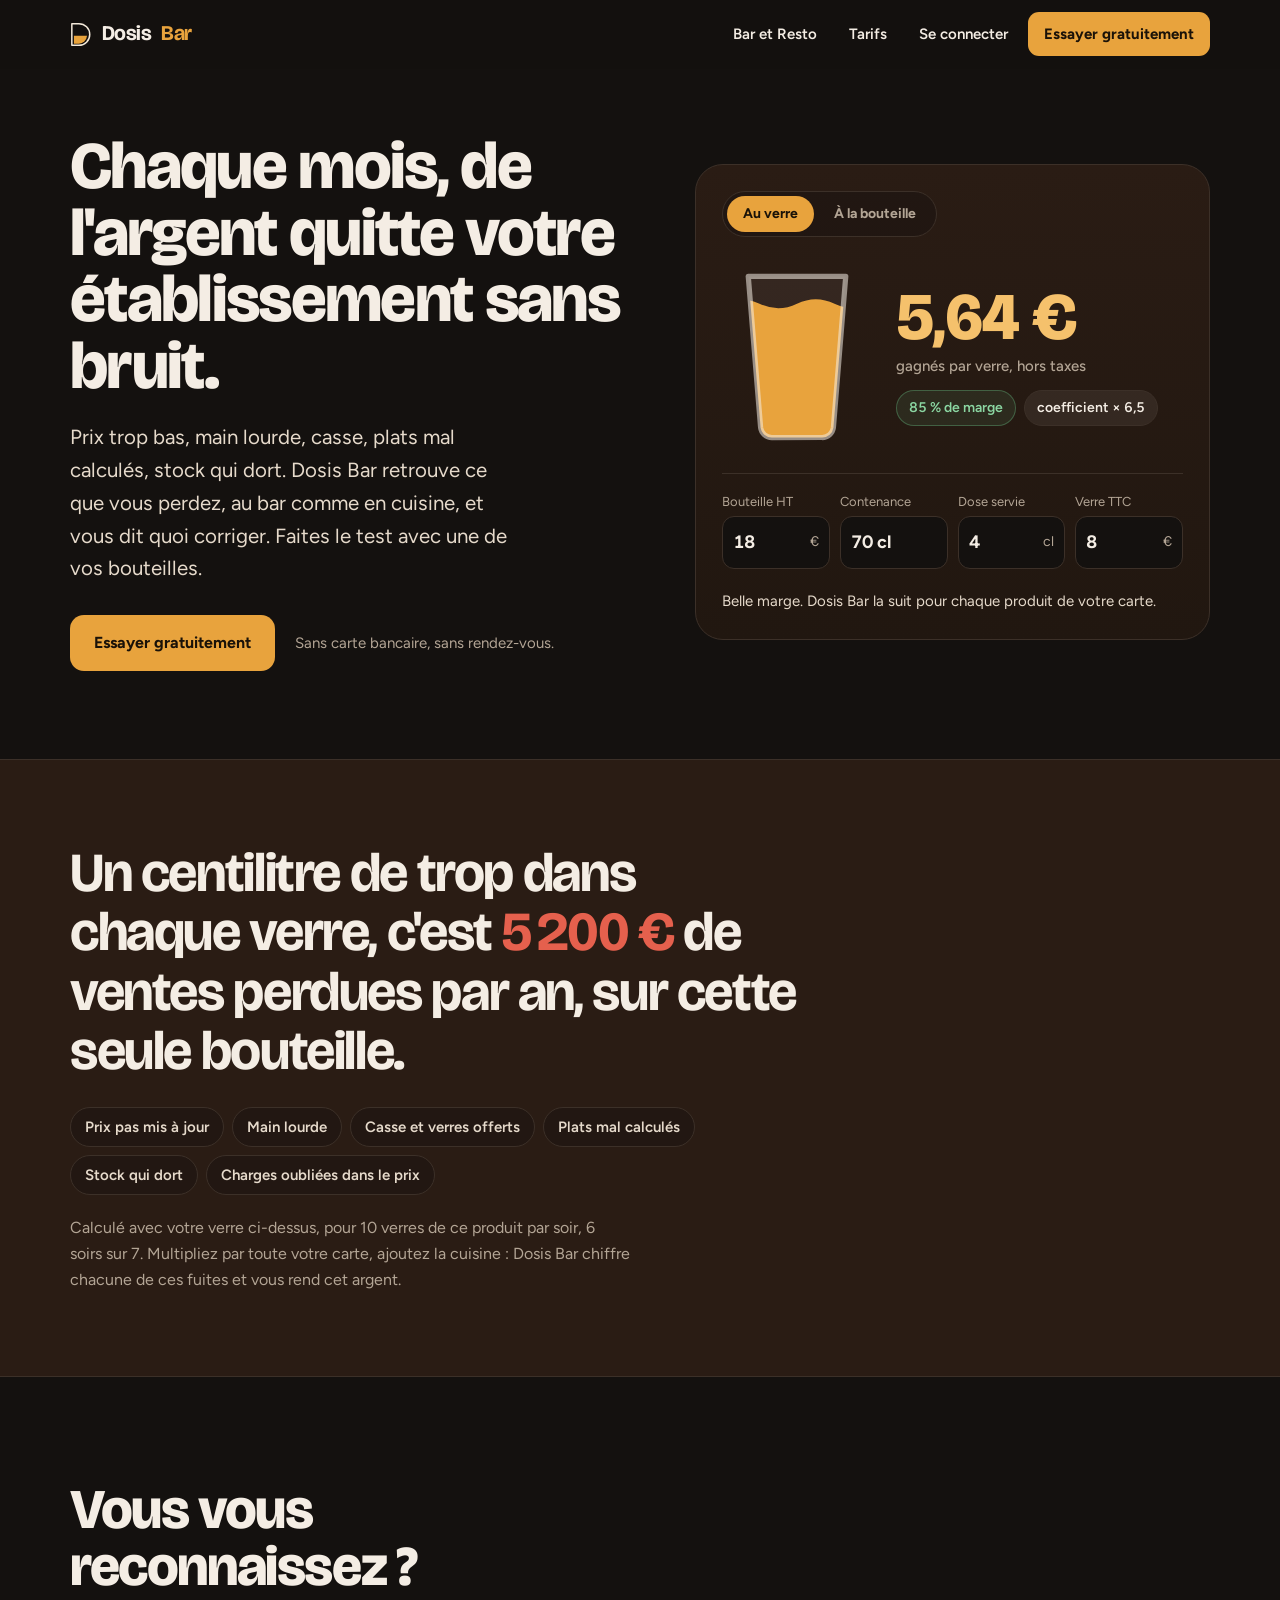
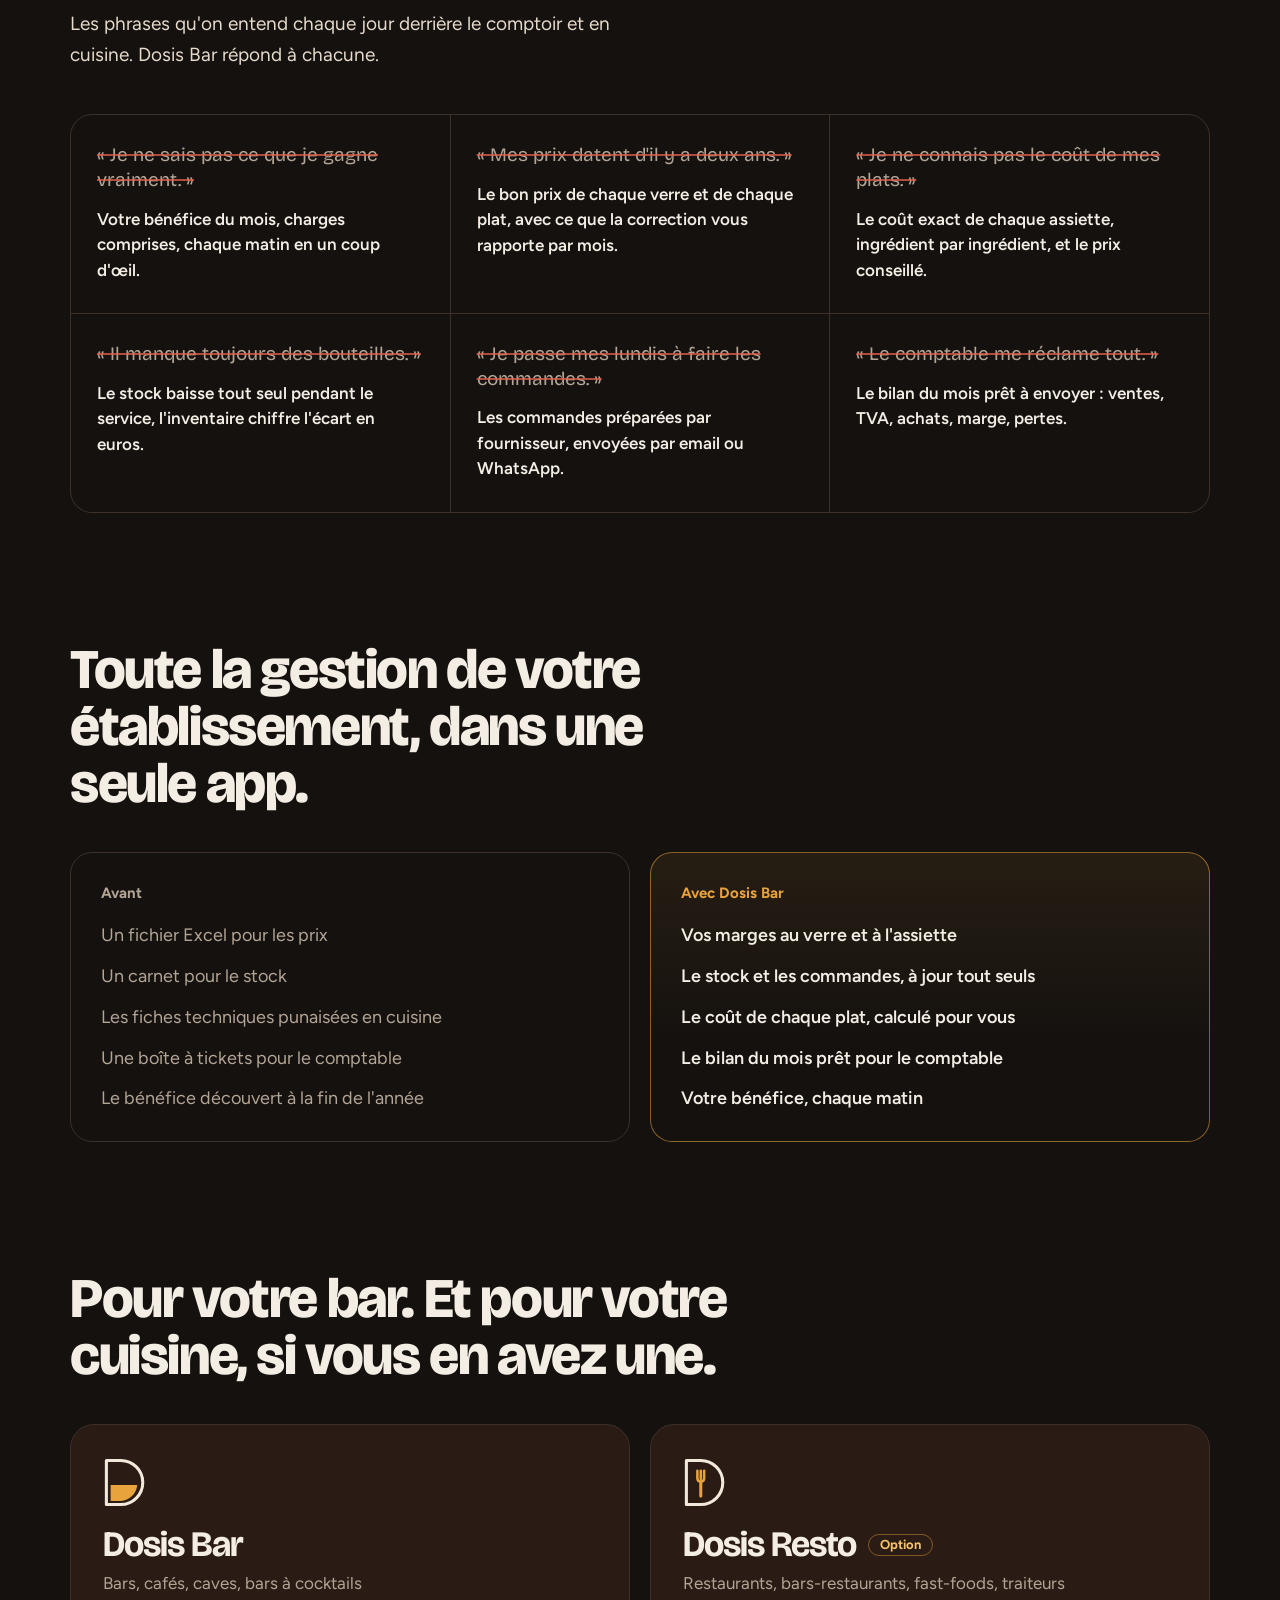
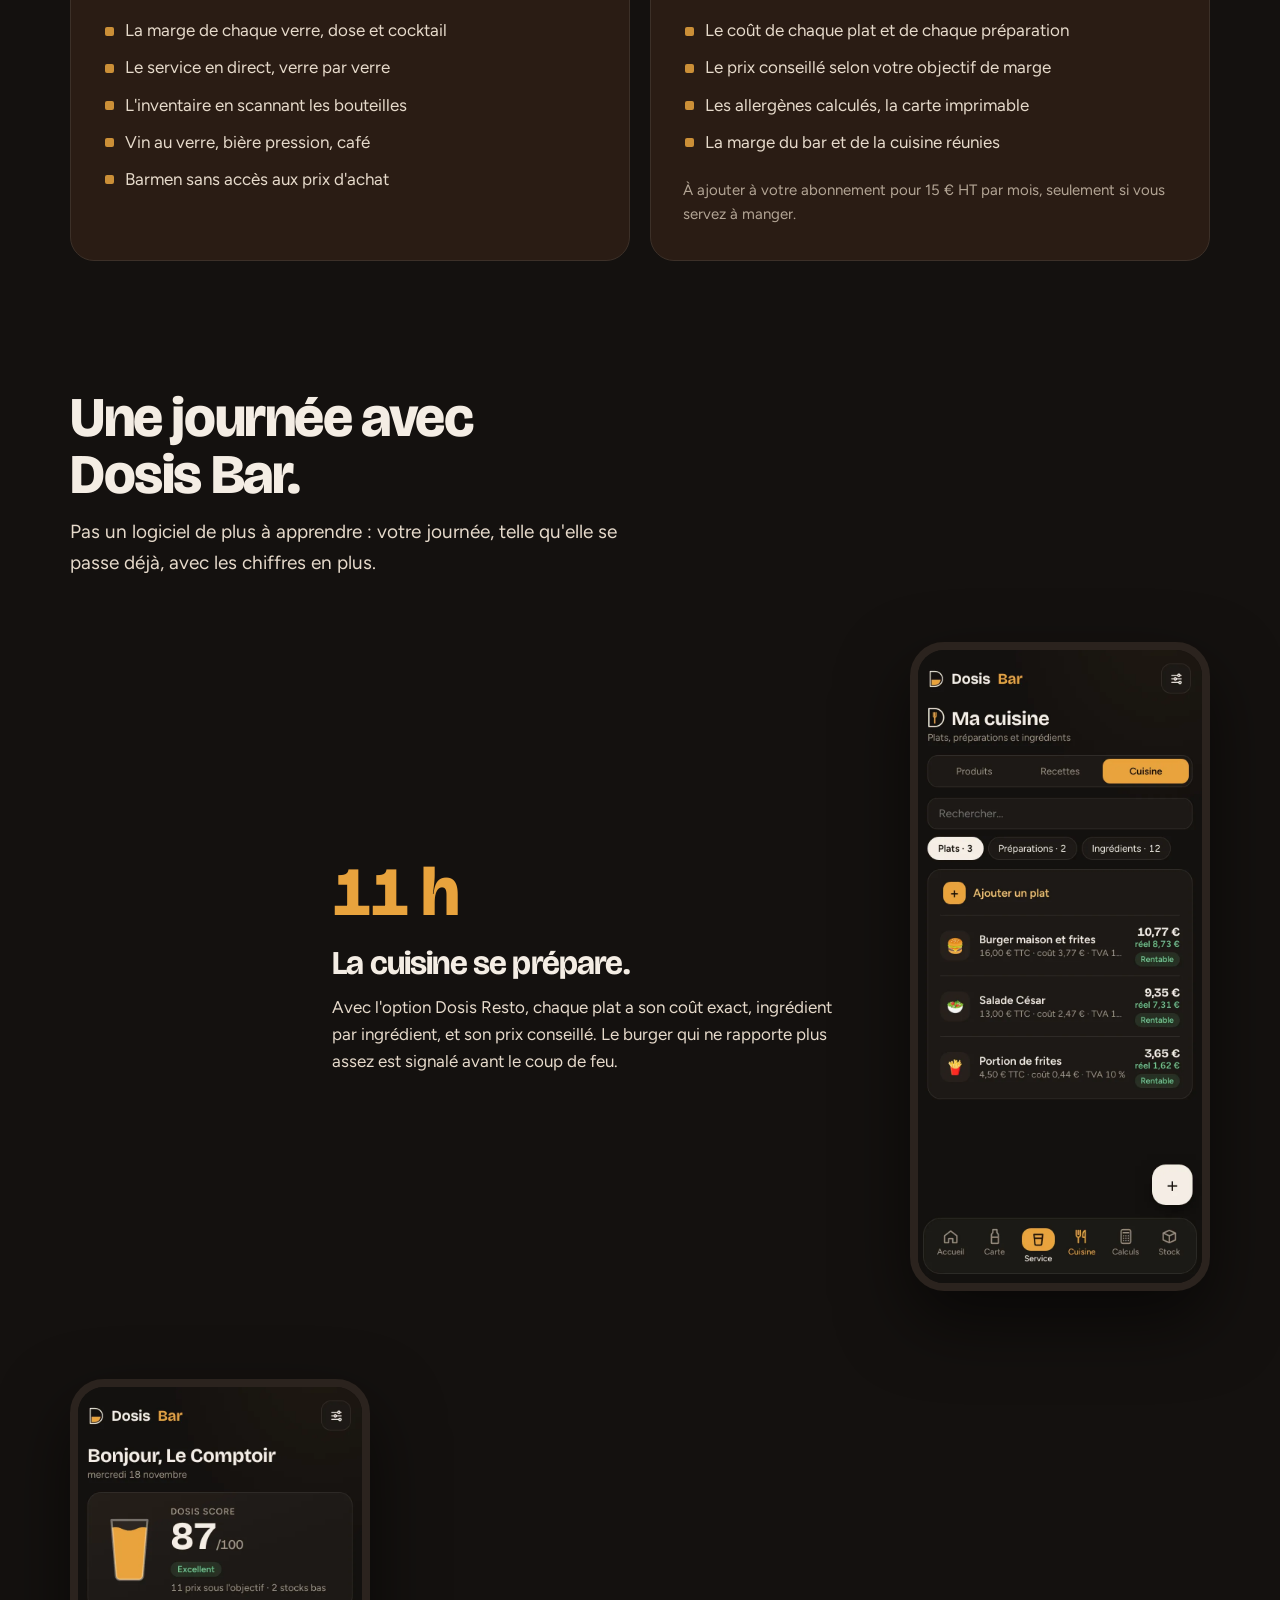
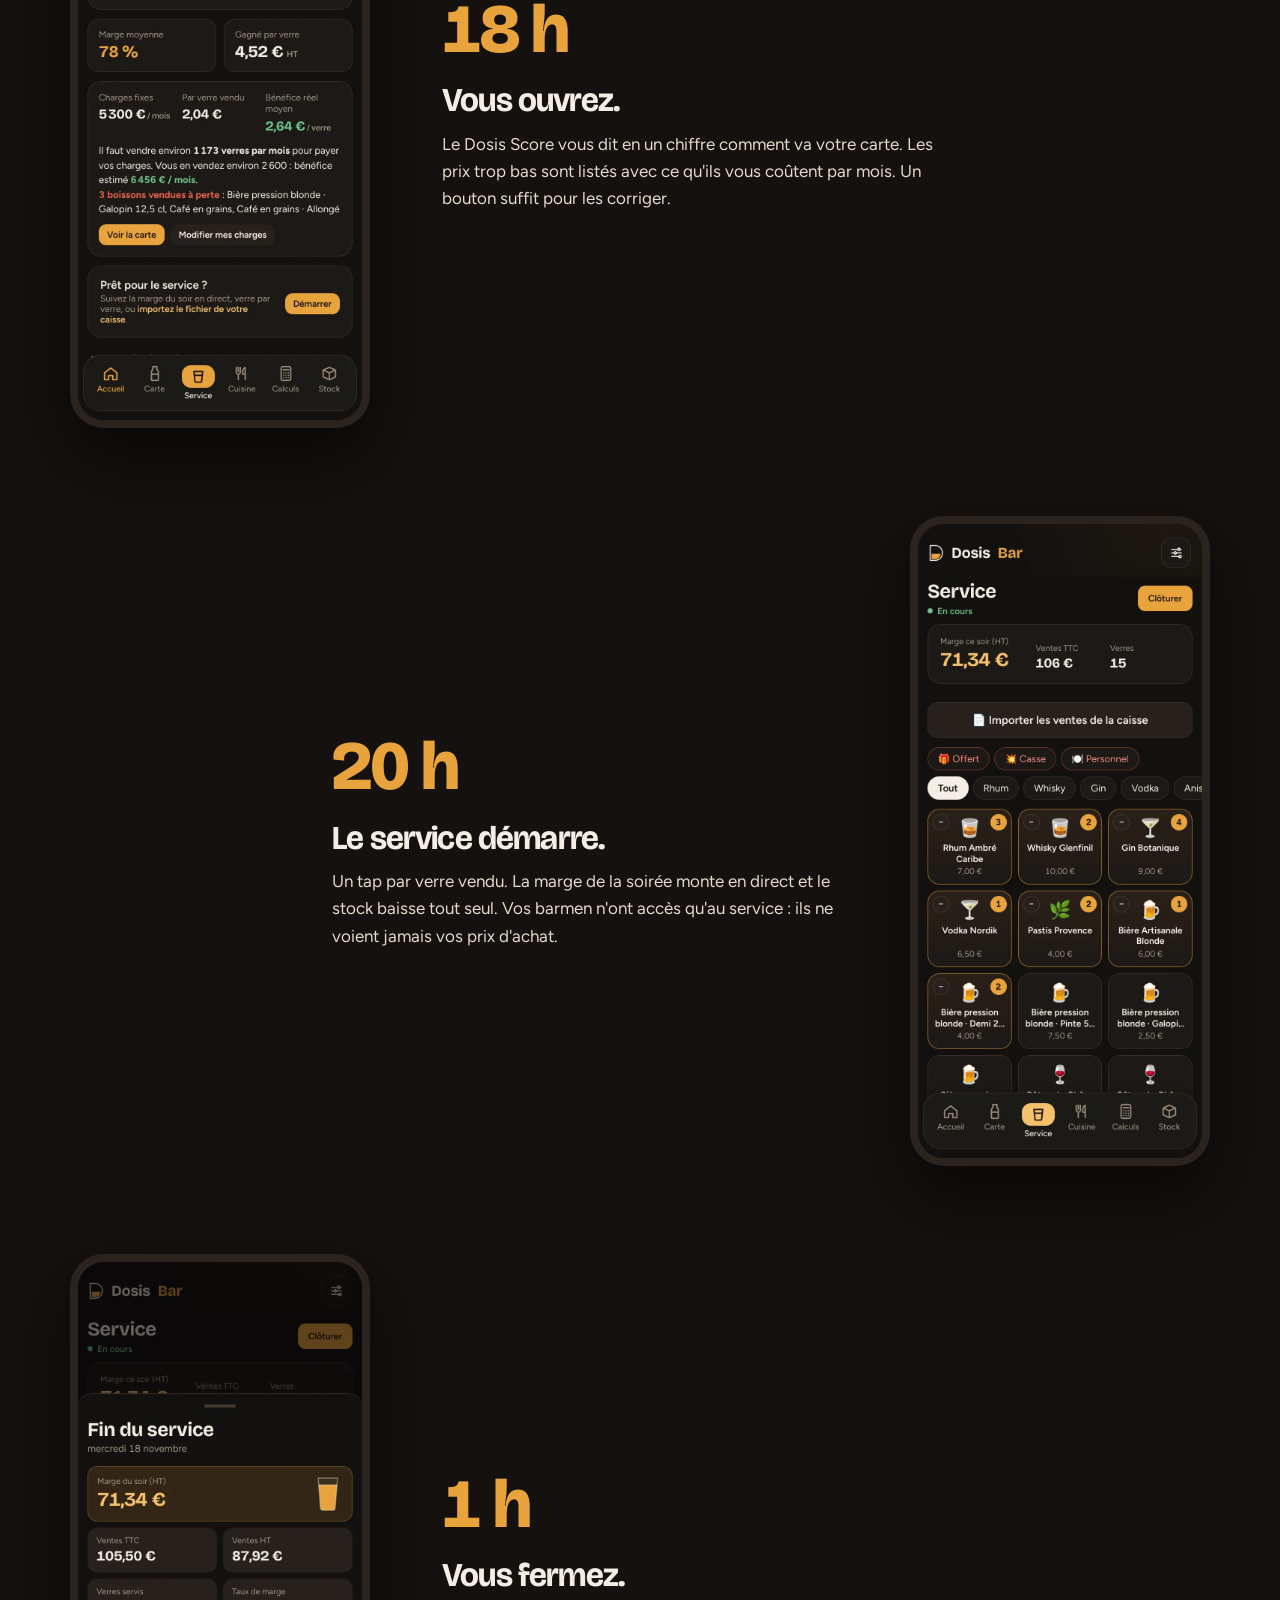
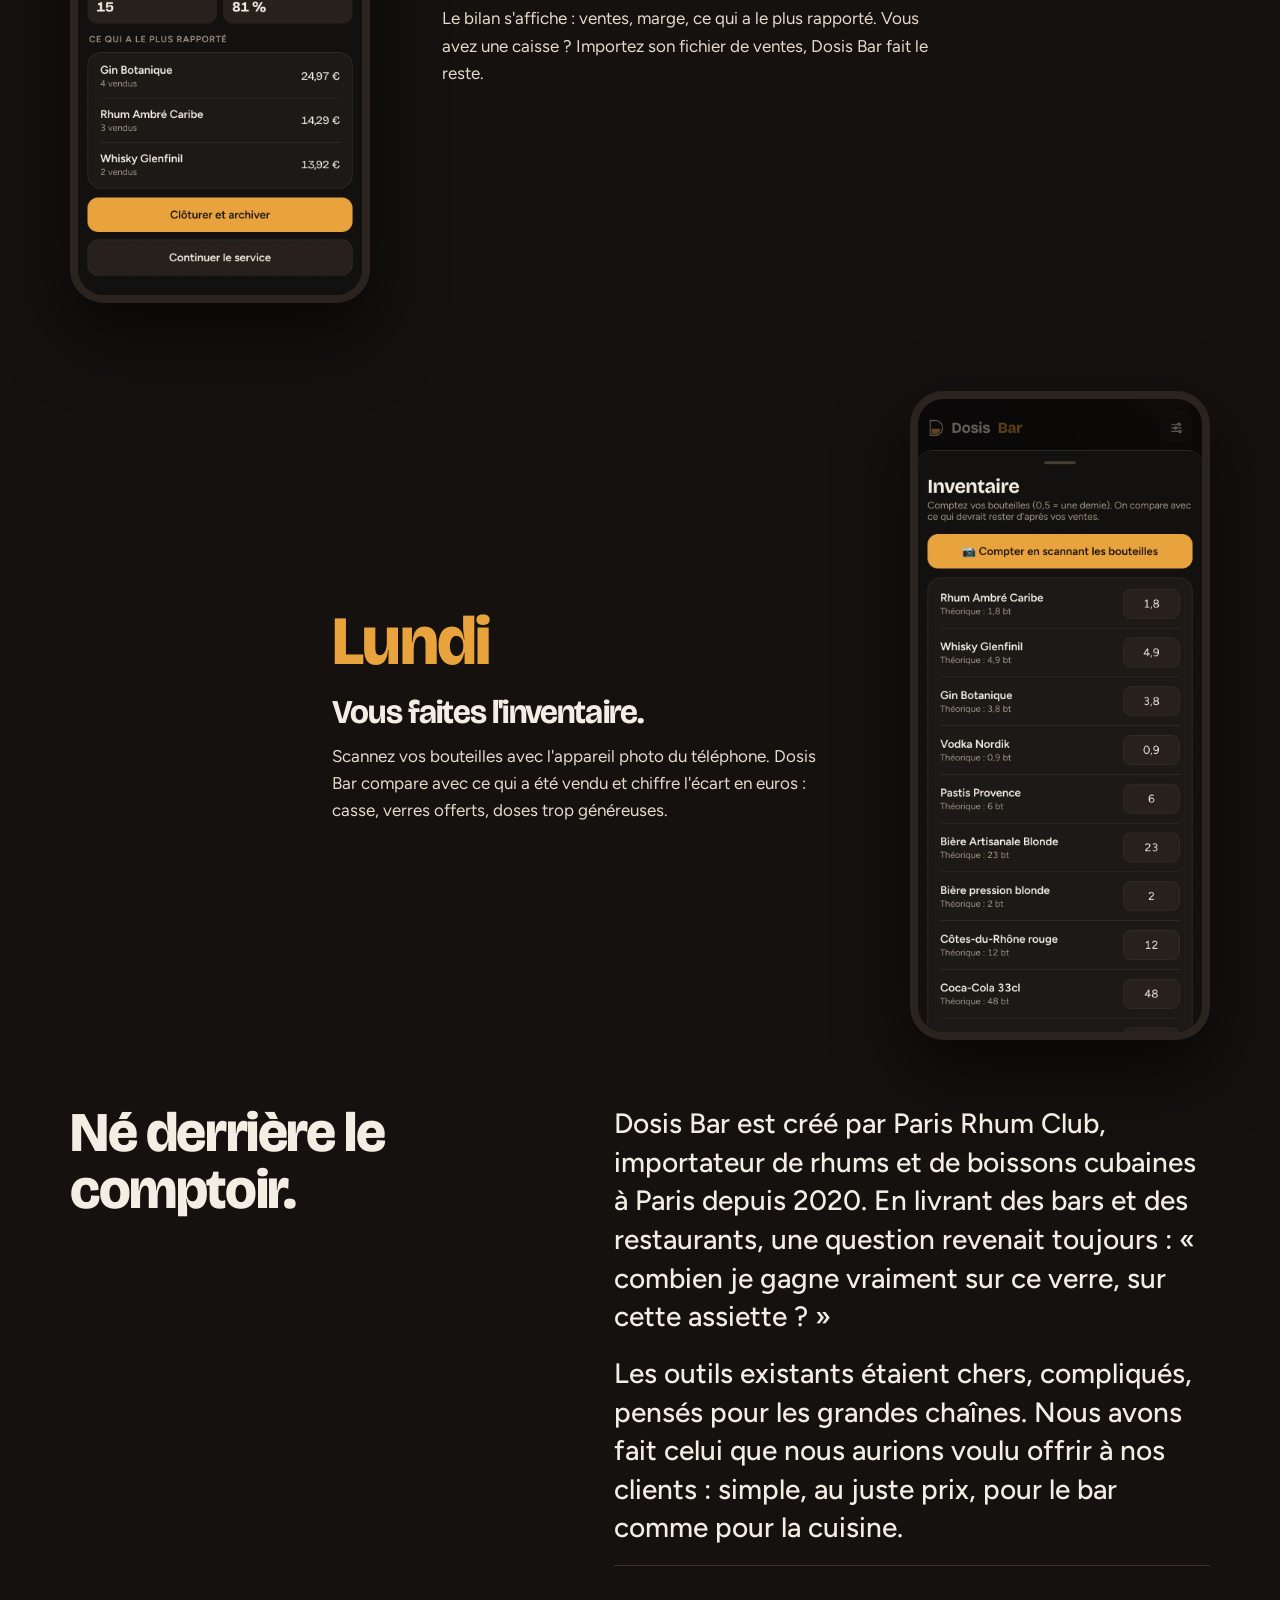
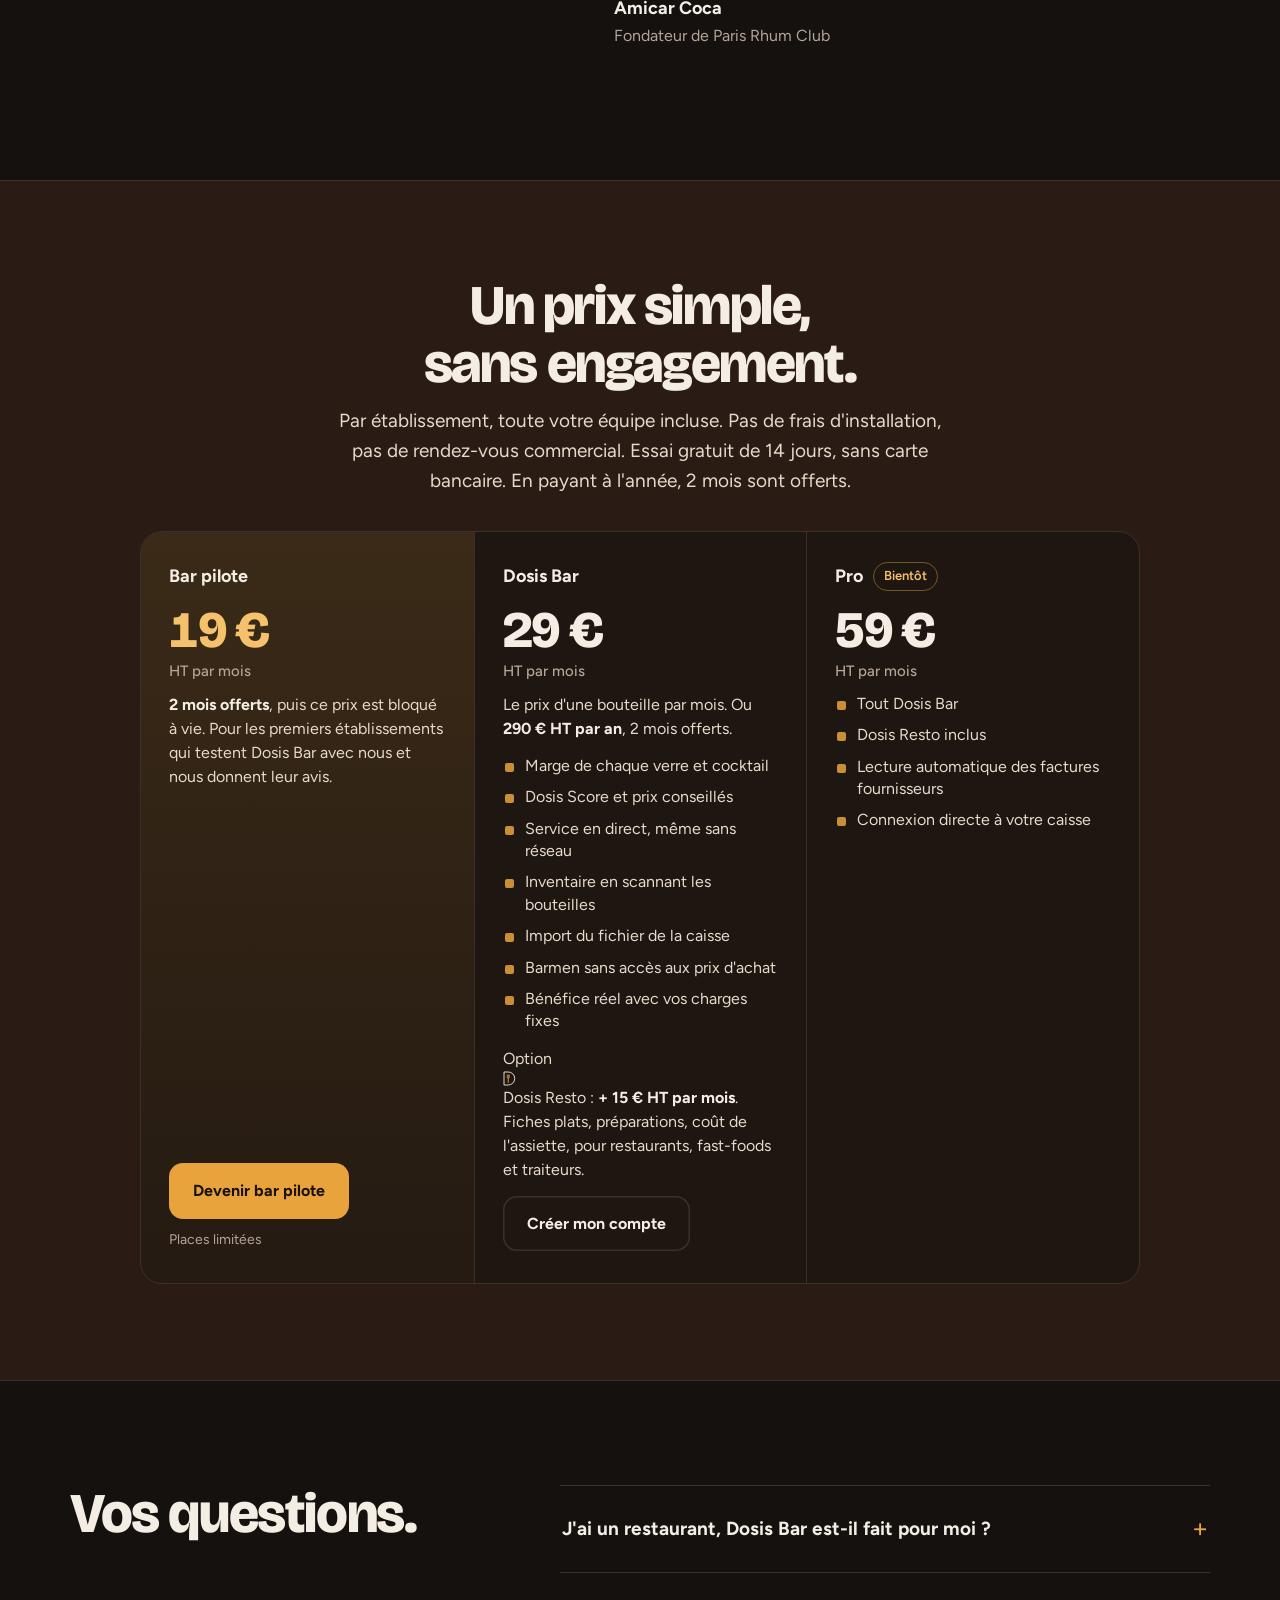
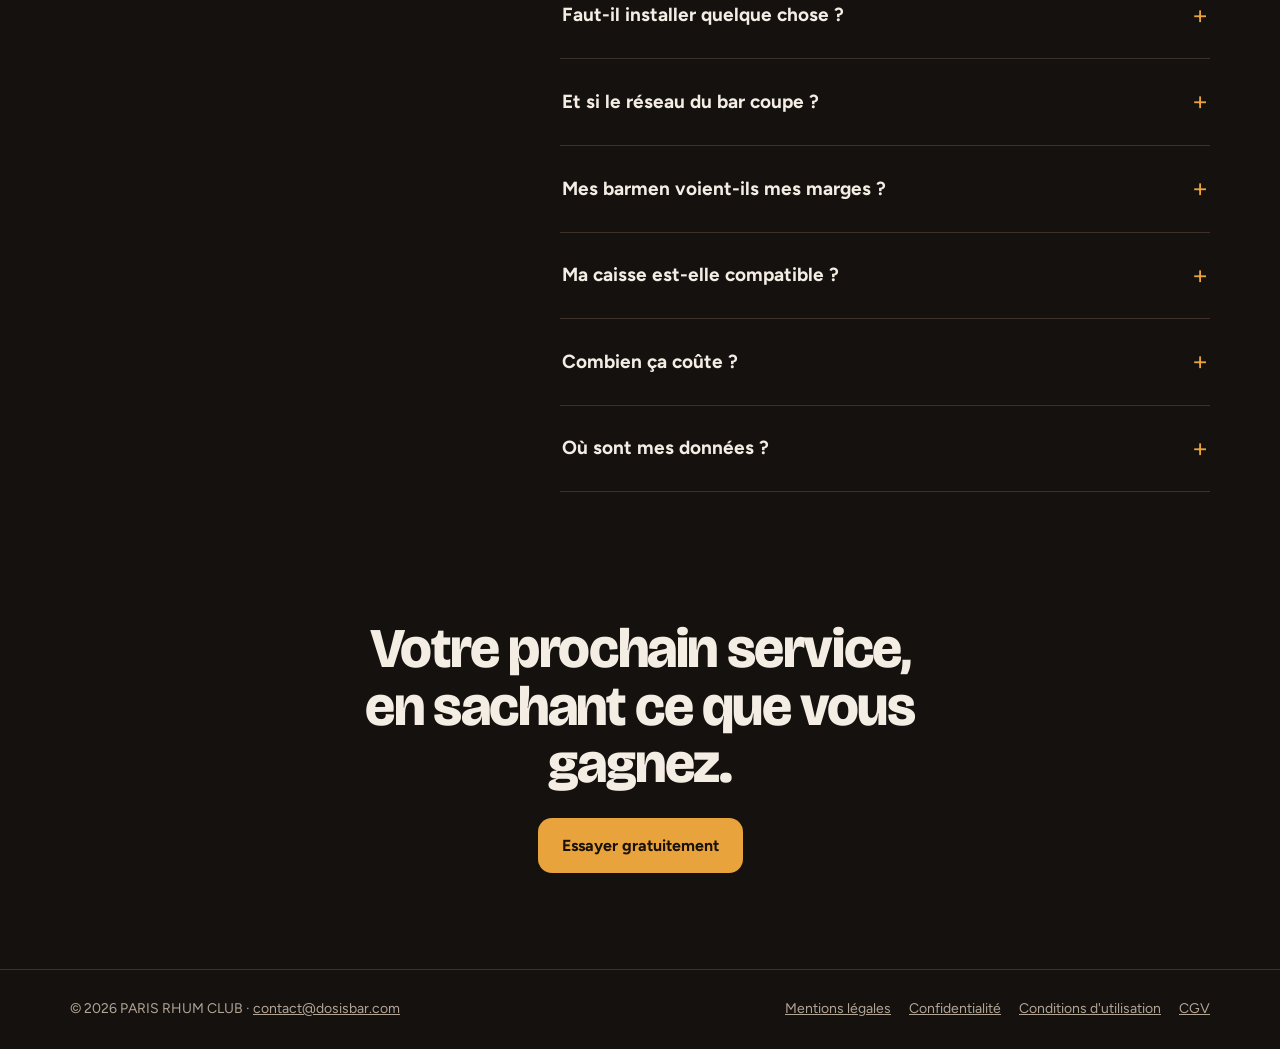
==== commit 5782983f: "Nouveaux prix (pilote 19, Bar 29, Resto +15, Pro 59) + paiement à l'année 2 mois offerts Co-Authored" ====
--- a/index.html
+++ b/index.html
@@ -134,7 +134,7 @@
           <h3 class="h">Dosis Resto <span class="opt">Option</span></h3>
           <p class="pour">Restaurants, bars-restaurants, fast-foods, traiteurs</p>
           <ul role="list"><li>Le coût de chaque plat et de chaque préparation</li><li>Le prix conseillé selon votre objectif de marge</li><li>Les allergènes calculés, la carte imprimable</li><li>La marge du bar et de la cuisine réunies</li></ul>
-          <p class="plus">À ajouter à votre abonnement pour 20 € HT par mois, seulement si vous servez à manger.</p>
+          <p class="plus">À ajouter à votre abonnement pour 15 € HT par mois, seulement si vous servez à manger.</p>
         </article>
       </div>
     </div>
@@ -186,29 +186,30 @@
   <section class="prix" id="prix" aria-labelledby="t-prix">
     <div class="wrap">
       <h2 class="titre h" id="t-prix">Un prix simple, sans engagement.</h2>
-      <p class="intro">Par établissement, toute votre équipe incluse. Pas de frais d'installation, pas de rendez-vous commercial. Essai gratuit de 14 jours, sans carte bancaire.</p>
+      <p class="intro">Par établissement, toute votre équipe incluse. Pas de frais d'installation, pas de rendez-vous commercial. Essai gratuit de 14 jours, sans carte bancaire. En payant à l'année, 2 mois sont offerts.</p>
       <div class="ardoise">
         <div class="formule pilote">
           <p class="nom">Bar pilote</p>
-          <p class="tarif h">29,99 €<small>HT par mois</small></p>
+          <p class="tarif h">19 €<small>HT par mois</small></p>
           <p class="cond"><b>2 mois offerts</b>, puis ce prix est bloqué à vie. Pour les premiers établissements qui testent Dosis Bar avec nous et nous donnent leur avis.</p>
           <a class="btn" href="mailto:contact@dosisbar.com?subject=Devenir%20bar%20pilote%20Dosis%20Bar">Devenir bar pilote</a>
           <p class="note">Places limitées</p>
         </div>
         <div class="formule">
           <p class="nom">Dosis Bar</p>
-          <p class="tarif h">49 €<small>HT par mois</small></p>
+          <p class="tarif h">29 €<small>HT par mois</small></p>
+          <p class="cond">Le prix d'une bouteille par mois. Ou <b>290 € HT par an</b>, 2 mois offerts.</p>
           <ul>
             <li>Marge de chaque verre et cocktail</li><li>Dosis Score et prix conseillés</li><li>Service en direct, même sans réseau</li>
             <li>Inventaire en scannant les bouteilles</li><li>Import du fichier de la caisse</li><li>Barmen sans accès aux prix d'achat</li>
             <li>Bénéfice réel avec vos charges fixes</li>
           </ul>
-          <p class="cond">Option <img src="icons/logo-resto.svg" width="13" height="15" alt="" style="vertical-align:-2px"> Dosis Resto : <b>+ 20 € HT par mois</b>. Fiches plats, préparations, coût de l'assiette, pour restaurants, fast-foods et traiteurs.</p>
+          <p class="cond">Option <img src="icons/logo-resto.svg" width="13" height="15" alt="" style="vertical-align:-2px"> Dosis Resto : <b>+ 15 € HT par mois</b>. Fiches plats, préparations, coût de l'assiette, pour restaurants, fast-foods et traiteurs.</p>
           <a class="btn ghost" href="app.html">Créer mon compte</a>
         </div>
         <div class="formule">
           <p class="nom">Pro <span class="bientot">Bientôt</span></p>
-          <p class="tarif h">79 €<small>HT par mois</small></p>
+          <p class="tarif h">59 €<small>HT par mois</small></p>
           <ul>
             <li>Tout Dosis Bar</li><li>Dosis Resto inclus</li><li>Lecture automatique des factures fournisseurs</li><li>Connexion directe à votre caisse</li>
           </ul>
@@ -227,7 +228,7 @@
         <details><summary>Et si le réseau du bar coupe ?</summary><p>Le service continue. Les ventes sont gardées sur le téléphone et envoyées dès que la connexion revient.</p></details>
         <details><summary>Mes barmen voient-ils mes marges ?</summary><p>Non. Vous les invitez avec un code : ils n'ont accès qu'au mode Service, sans les prix d'achat ni les marges.</p></details>
         <details><summary>Ma caisse est-elle compatible ?</summary><p>Si elle sait exporter les ventes en fichier CSV ou Excel, oui : SumUp, Flatpay, Zelty, Lightspeed, L'Addition, Square, Tiller et les autres. Dosis Bar reconnaît les colonnes et relie les noms à votre carte. Sans caisse, le mode Service fait le travail.</p></details>
-        <details><summary>Combien ça coûte ?</summary><p>Vous essayez gratuitement pendant 14 jours, sans carte bancaire. Ensuite, l'abonnement Dosis Bar coûte 49 € HT par mois et par établissement, toute l'équipe incluse, sans engagement. L'option Dosis Resto ajoute 20 € HT par mois. Les premiers établissements pilotes ont 2 mois offerts puis 29,99 € HT par mois, prix bloqué à vie.</p></details>
+        <details><summary>Combien ça coûte ?</summary><p>Vous essayez gratuitement pendant 14 jours, sans carte bancaire. Ensuite, l'abonnement Dosis Bar coûte 29 € HT par mois et par établissement, toute l'équipe incluse, sans engagement. L'option Dosis Resto ajoute 15 € HT par mois, et la formule Pro, Dosis Resto inclus, coûte 59 € HT. En payant à l'année, vous avez 12 mois pour le prix de 10. Les premiers établissements pilotes ont 2 mois offerts puis 19 € HT par mois, prix bloqué à vie.</p></details>
         <details><summary>Où sont mes données ?</summary><p>En Europe, sur des serveurs sécurisés. Elles vous appartiennent et ne sont jamais revendues. Tout est expliqué dans la <a href="confidentialite.html">politique de confidentialité</a>.</p></details>
       </div>
     </div>
@@ -254,10 +255,11 @@
   var num = function (v) { var n = parseFloat(String(v).replace(",", ".").replace(/\s/g, "")); return isFinite(n) ? n : 0; };
   var eur = function (v, d) { return v.toLocaleString("fr-FR", {minimumFractionDigits: d, maximumFractionDigits: d}) + " €"; };
   var GLASS = "M7 4h26l-3.3 40.4A3 3 0 0 1 26.7 47H13.3a3 3 0 0 1-3-2.6z";
-  $("glass").innerHTML = '<svg viewBox="0 0 40 50"><defs><clipPath id="hg"><path d="' + GLASS + '"/></clipPath></defs>' +
+  var BOTTLE = "M16.5 2h7v10c0 3.2 8 5 8 11.5V44a3 3 0 0 1-3 3h-17a3 3 0 0 1-3-3V23.5c0-6.5 8-8.3 8-11.5z";
+  $("glass").innerHTML = '<svg viewBox="0 0 40 50"><defs><clipPath id="hg"><path id="shapeClip" d="' + GLASS + '"/></clipPath></defs>' +
     '<g clip-path="url(#hg)"><rect width="40" height="50" fill="rgba(244,237,228,.06)"/>' +
     '<g class="liq" id="liq"><path class="wave" fill="#E8A33D" d="M-40 0q5 -2.4 10 0t10 0t10 0t10 0t10 0t10 0t10 0t10 0t10 0t10 0V60H-40z"/></g></g>' +
-    '<path d="' + GLASS + '" fill="none" stroke="rgba(244,237,228,.55)" stroke-width="1.4" stroke-linejoin="round"/></svg>';
+    '<path id="shapeLine" d="' + GLASS + '" fill="none" stroke="rgba(244,237,228,.55)" stroke-width="1.4" stroke-linejoin="round"/></svg>';
   var mode = "verre";
   function calc() {
     var bt = mode === "bouteille";
@@ -282,6 +284,7 @@
   }
   document.querySelectorAll(".mode button").forEach(function (btn) { btn.addEventListener("click", function () {
     mode = btn.dataset.m;
+    var shape = mode === "bouteille" ? BOTTLE : GLASS; $("shapeClip").setAttribute("d", shape); $("shapeLine").setAttribute("d", shape);
     document.querySelectorAll(".mode button").forEach(function (x) { x.classList.toggle("on", x === btn); x.setAttribute("aria-pressed", x === btn); });
     document.querySelectorAll(".champ.sv").forEach(function (x) { x.hidden = mode === "bouteille"; });
     document.querySelectorAll(".champ.sb").forEach(function (x) { x.hidden = mode !== "bouteille"; });
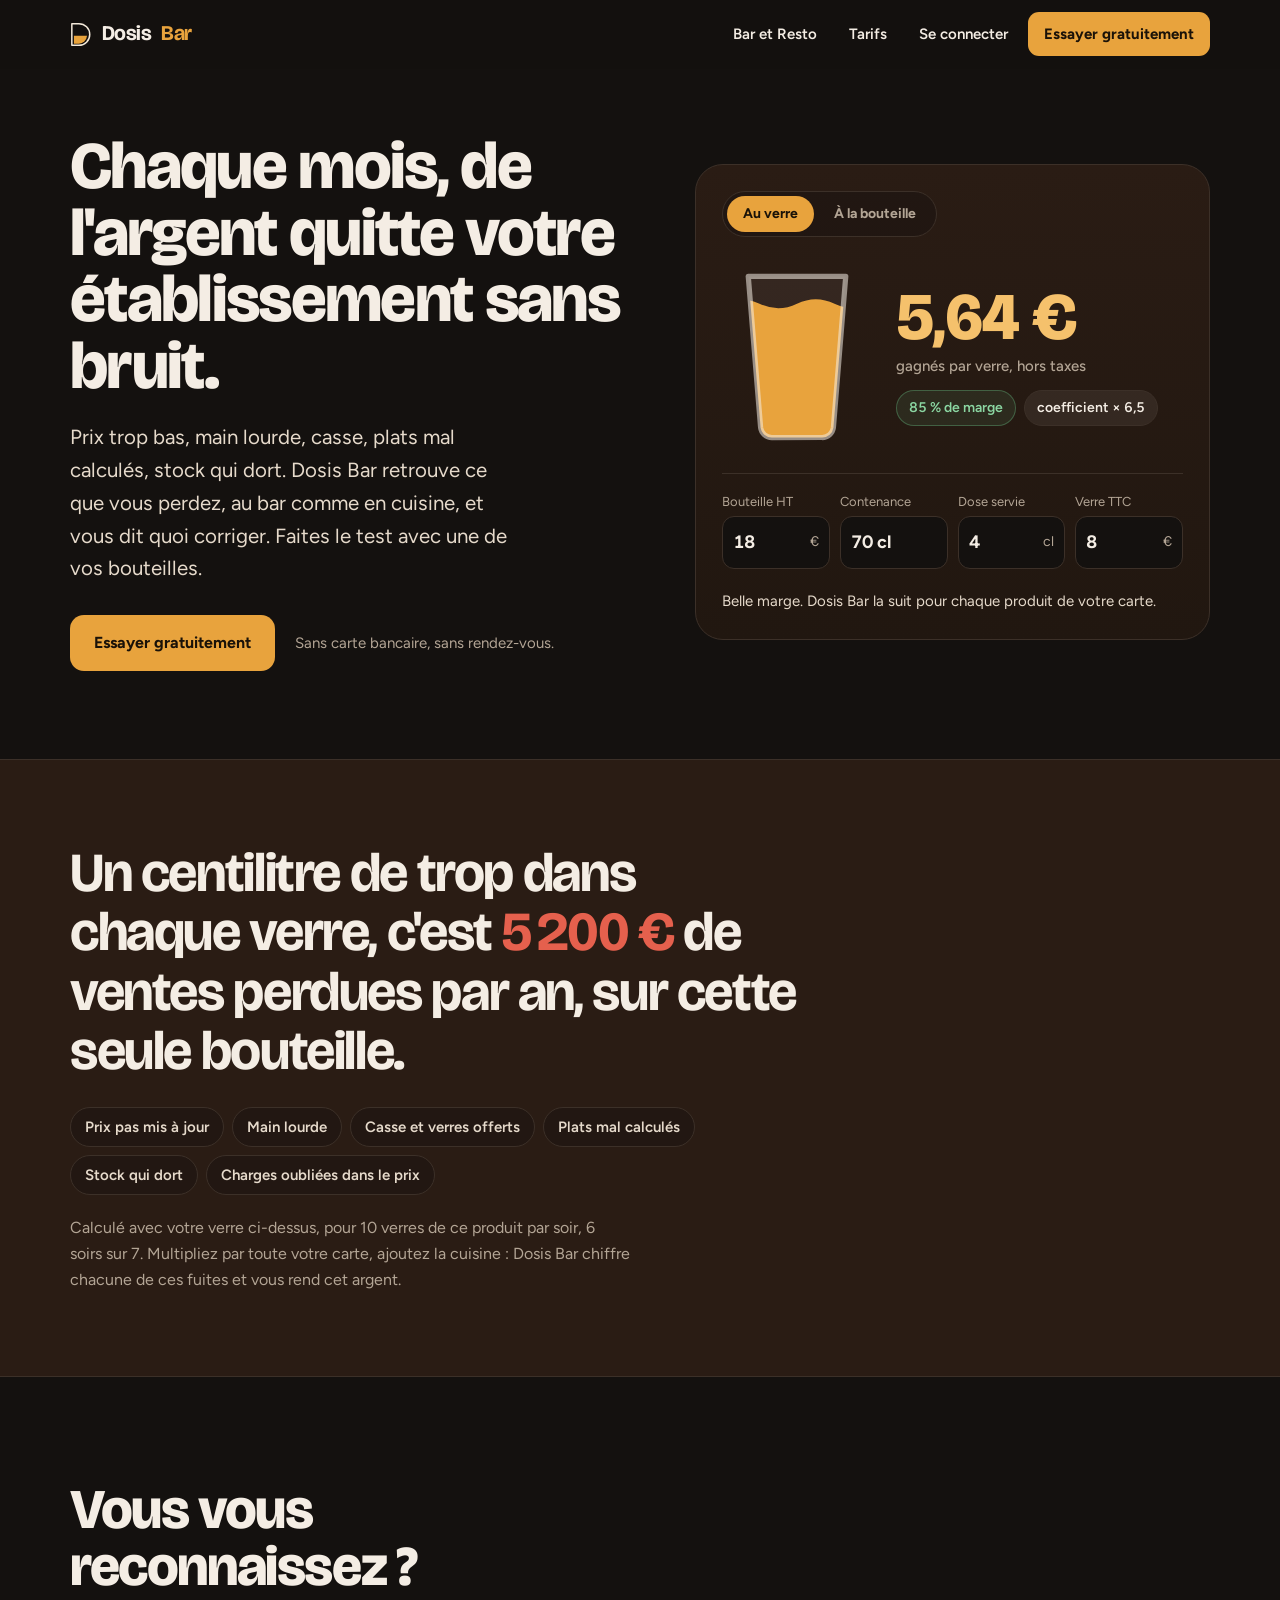
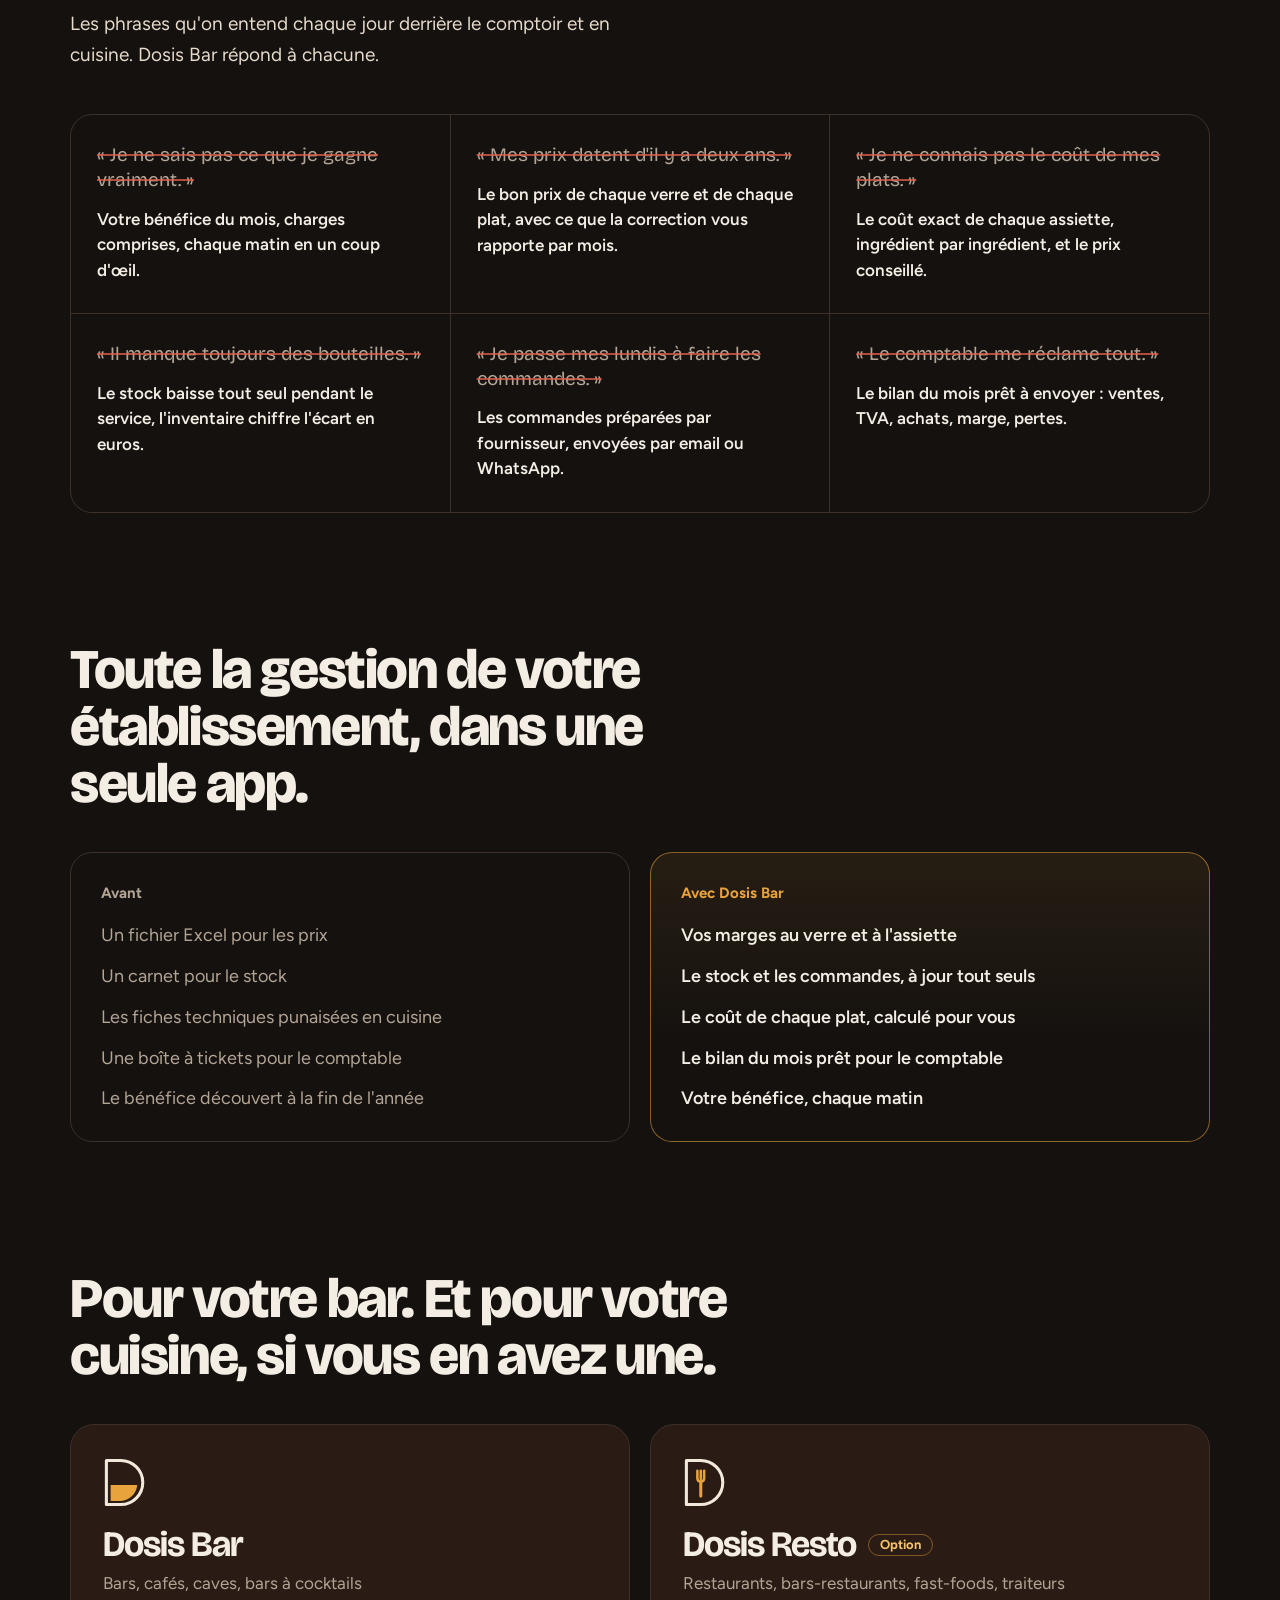
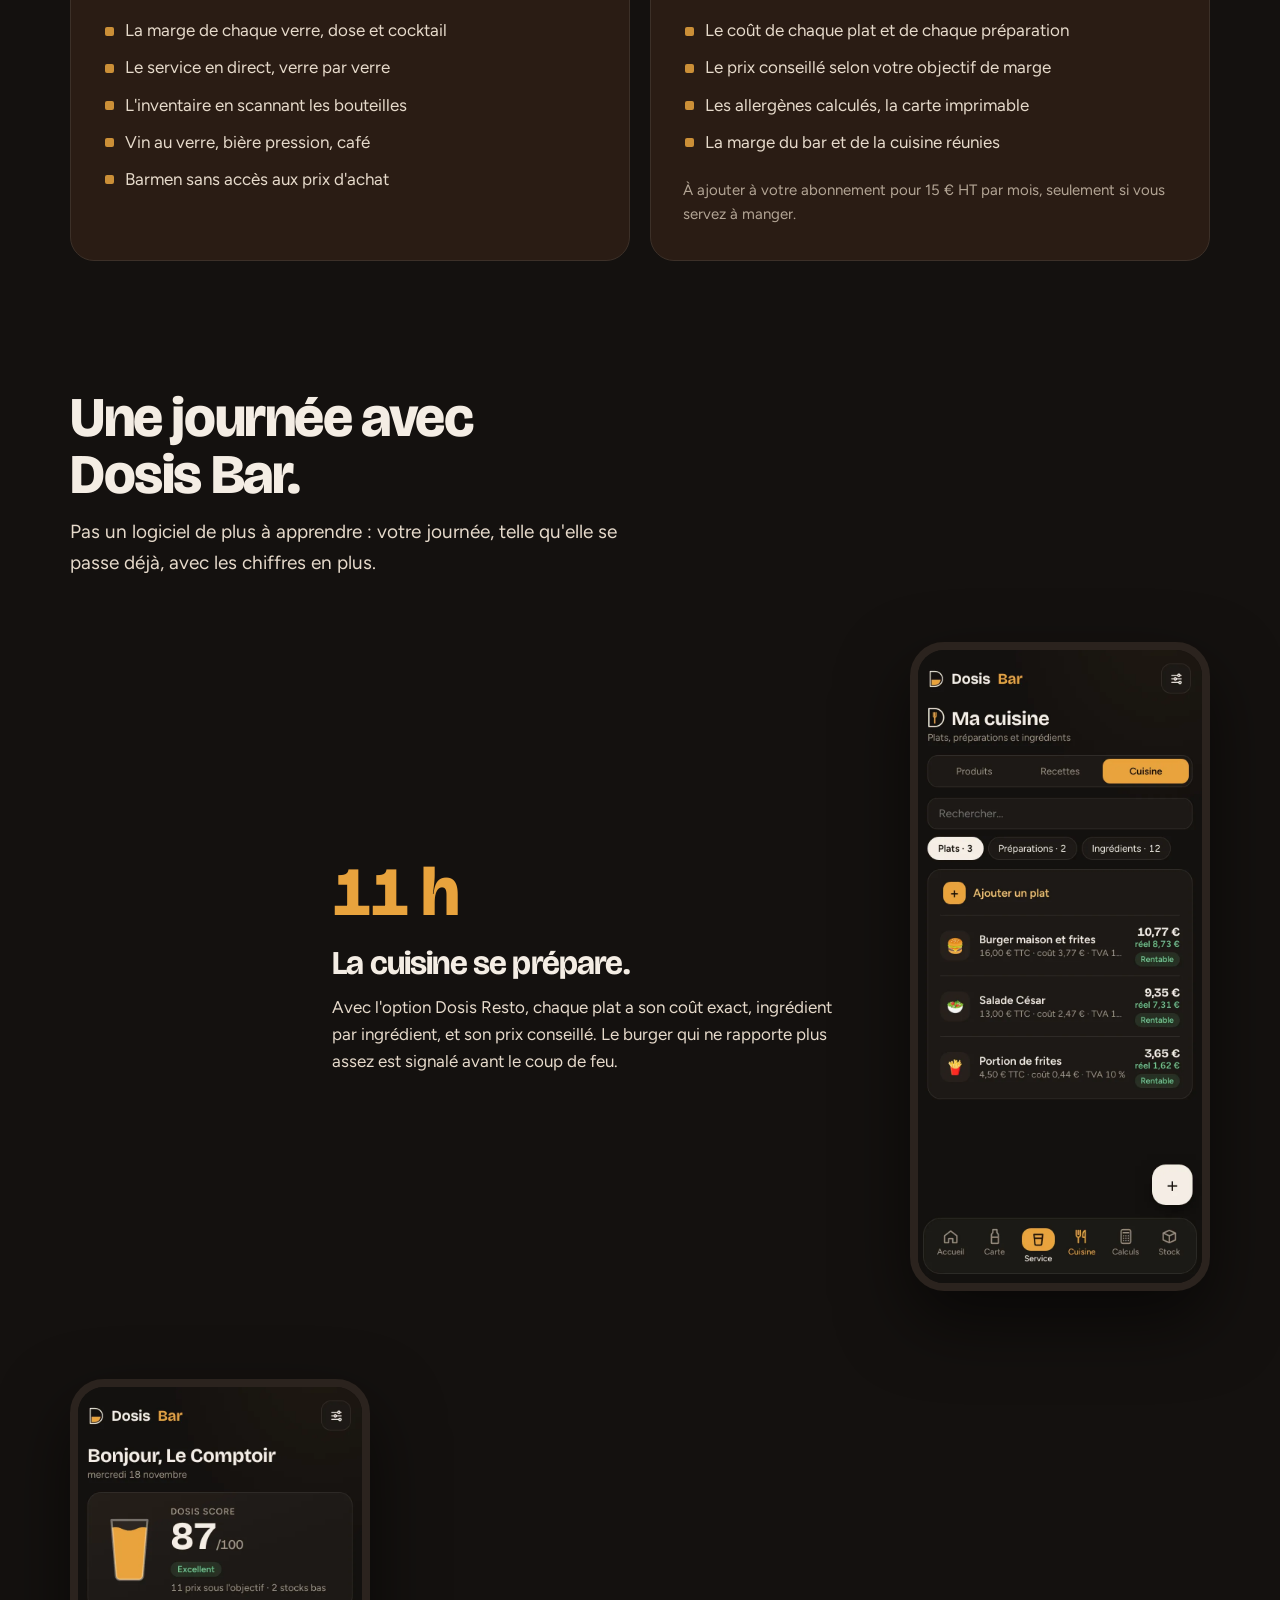
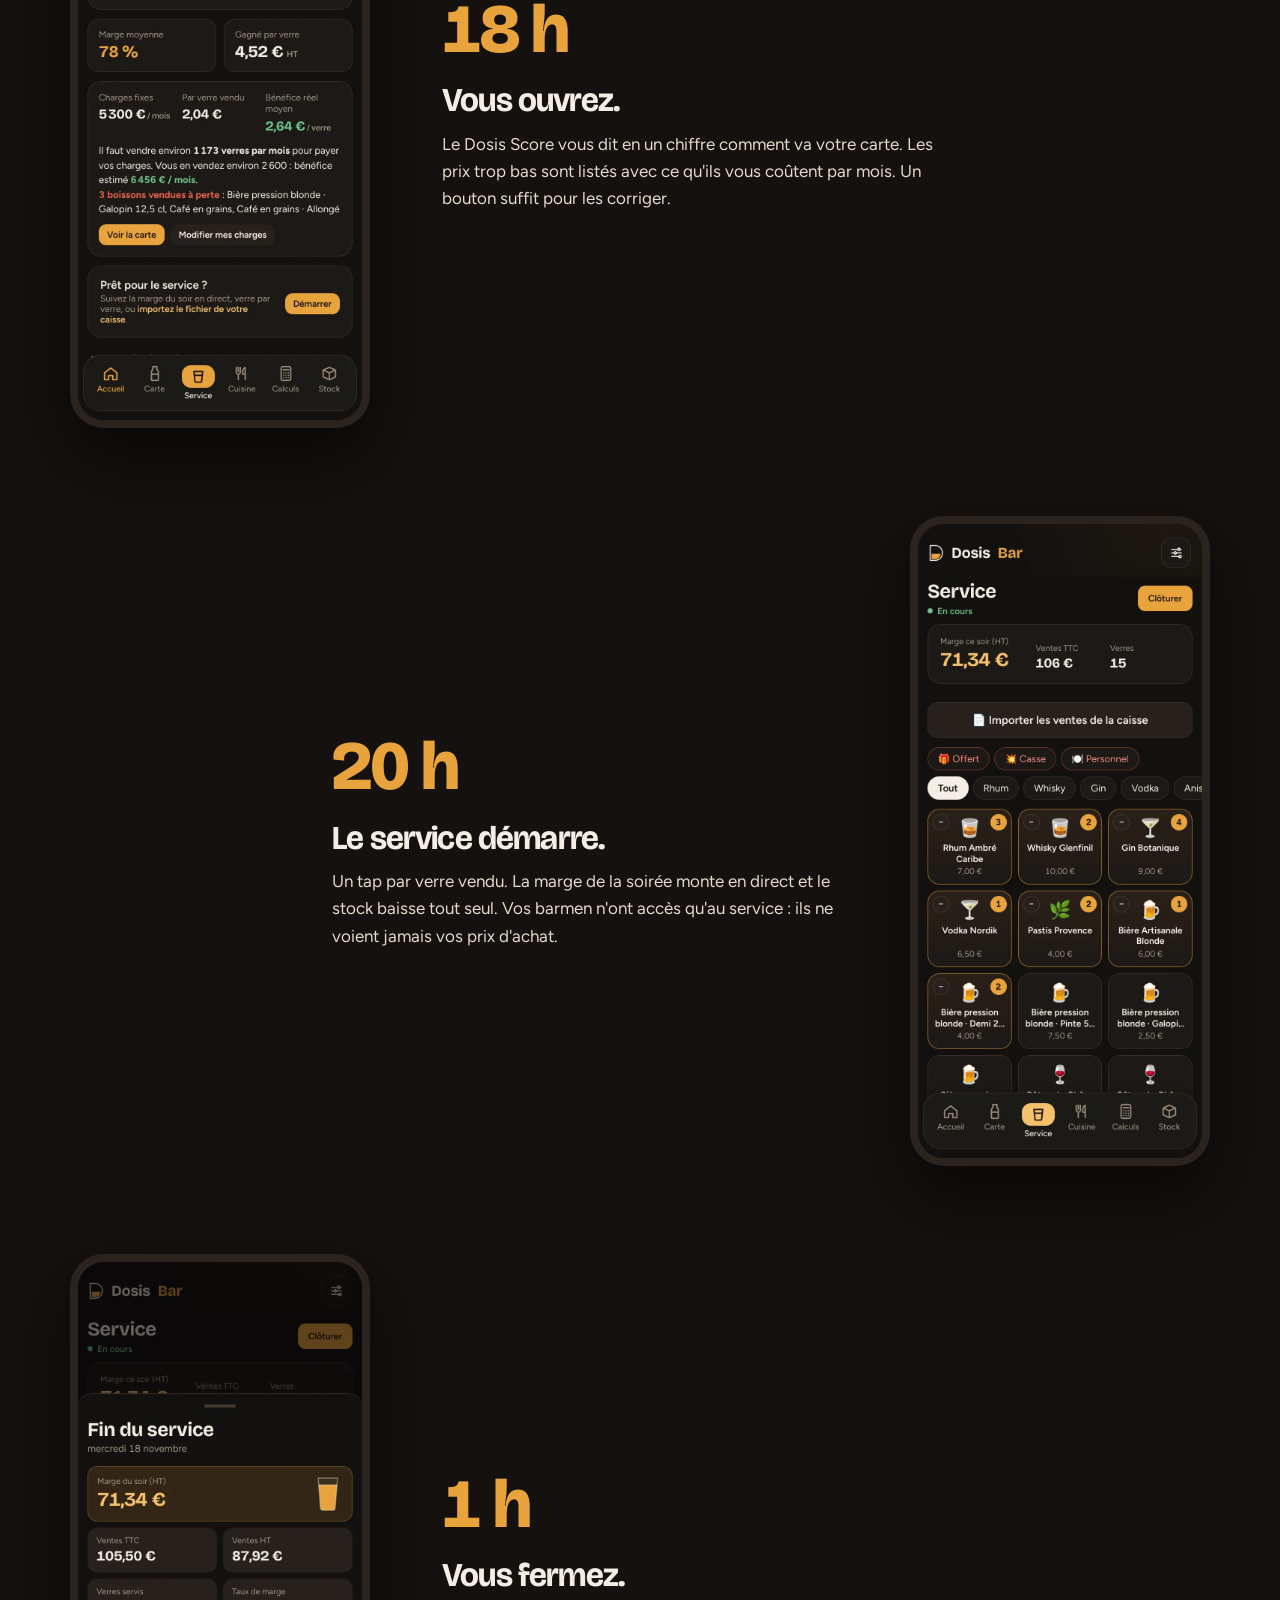
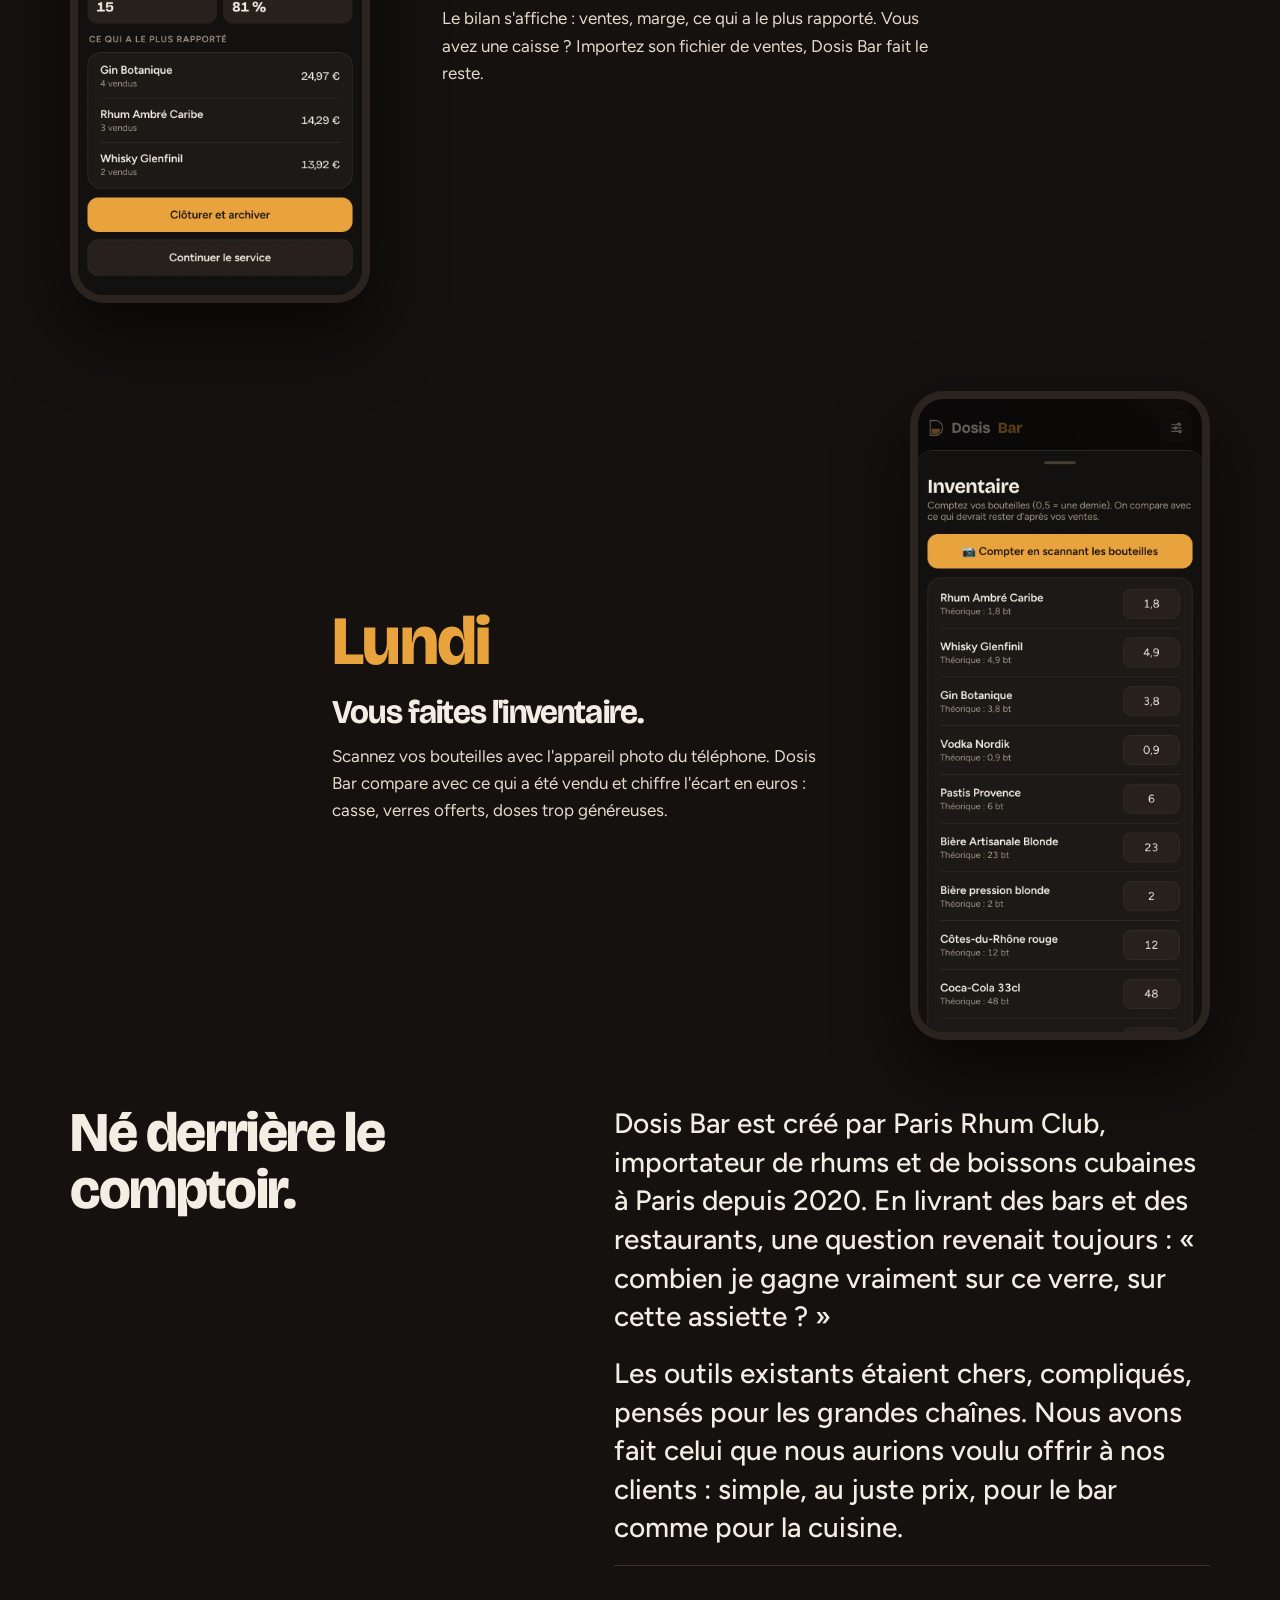
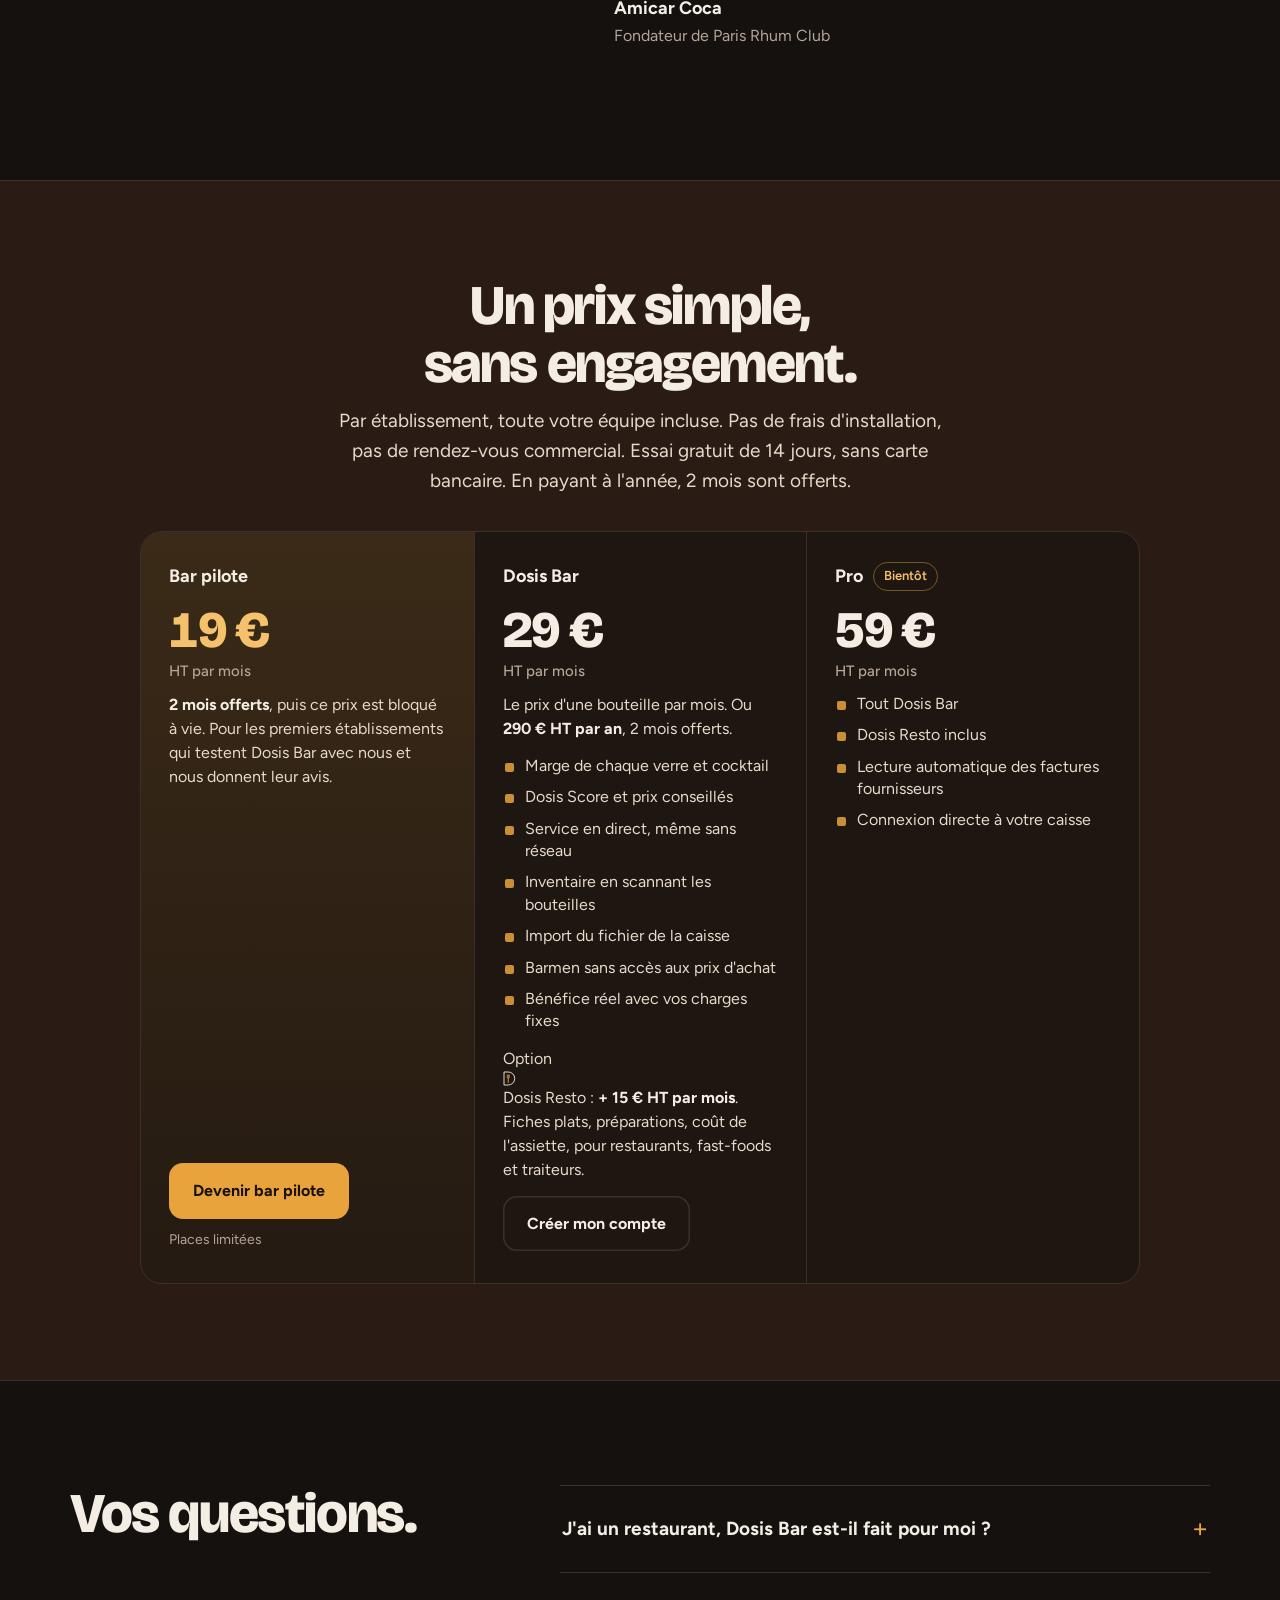
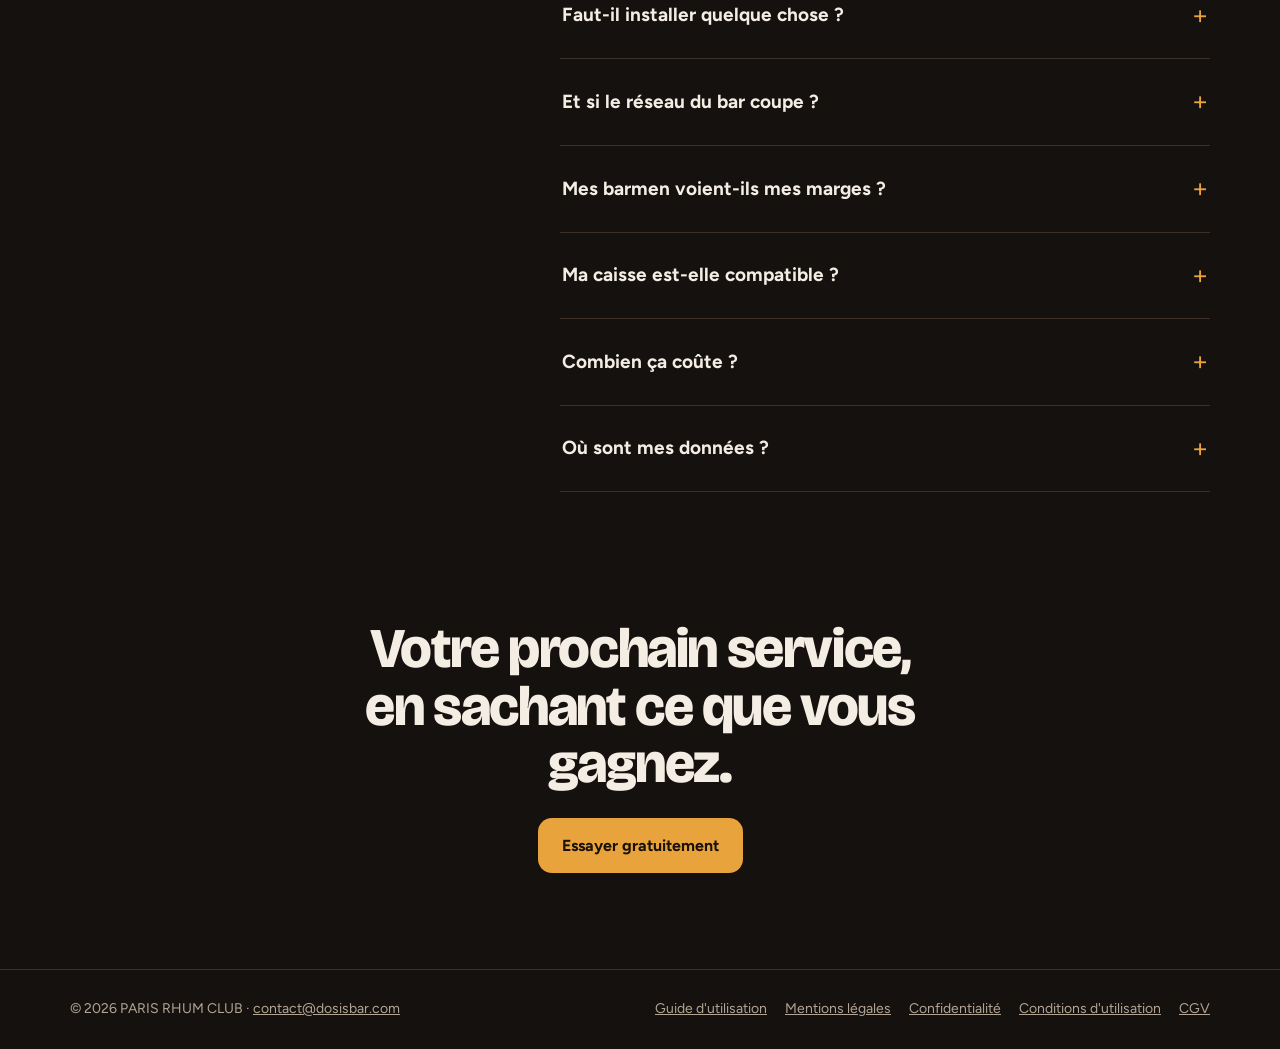
==== commit 4fe01512: "Guide d'utilisation (guide.html) + liens depuis l'app, le site et l'email de bienvenue Co-Authored-B" ====
--- a/index.html
+++ b/index.html
@@ -224,7 +224,7 @@
       <h2 class="titre h" id="t-faq">Vos questions.</h2>
       <div>
         <details><summary>J'ai un restaurant, Dosis Bar est-il fait pour moi ?</summary><p>Oui. Avec l'option Dosis Resto, vous calculez le coût de chaque plat et de chaque préparation, le prix conseillé et les allergènes. Et comme un restaurant vend aussi des boissons, Dosis Bar suit la marge de votre carte des vins, des bières et des cafés.</p></details>
-        <details><summary>Faut-il installer quelque chose ?</summary><p>Non. Dosis Bar s'ouvre dans le navigateur de votre téléphone, de votre tablette ou de votre ordinateur. Vous pouvez l'ajouter à l'écran d'accueil pour l'ouvrir comme une application.</p></details>
+        <details><summary>Faut-il installer quelque chose ?</summary><p>Non. Dosis Bar s'ouvre dans le navigateur de votre téléphone, de votre tablette ou de votre ordinateur. Vous pouvez l'ajouter à l'écran d'accueil pour l'ouvrir comme une application. Tout est expliqué pas à pas dans le <a href="guide.html">guide d'utilisation</a>.</p></details>
         <details><summary>Et si le réseau du bar coupe ?</summary><p>Le service continue. Les ventes sont gardées sur le téléphone et envoyées dès que la connexion revient.</p></details>
         <details><summary>Mes barmen voient-ils mes marges ?</summary><p>Non. Vous les invitez avec un code : ils n'ont accès qu'au mode Service, sans les prix d'achat ni les marges.</p></details>
         <details><summary>Ma caisse est-elle compatible ?</summary><p>Si elle sait exporter les ventes en fichier CSV ou Excel, oui : SumUp, Flatpay, Zelty, Lightspeed, L'Addition, Square, Tiller et les autres. Dosis Bar reconnaît les colonnes et relie les noms à votre carte. Sans caisse, le mode Service fait le travail.</p></details>
@@ -245,7 +245,7 @@
 <footer>
   <div class="wrap">
     <span>© 2026 PARIS RHUM CLUB · <a href="mailto:contact@dosisbar.com">contact@dosisbar.com</a></span>
-    <nav aria-label="Informations légales"><a href="mentions-legales.html">Mentions légales</a><a href="confidentialite.html">Confidentialité</a><a href="conditions.html">Conditions d'utilisation</a><a href="cgv.html">CGV</a></nav>
+    <nav aria-label="Informations légales"><a href="guide.html">Guide d'utilisation</a><a href="mentions-legales.html">Mentions légales</a><a href="confidentialite.html">Confidentialité</a><a href="conditions.html">Conditions d'utilisation</a><a href="cgv.html">CGV</a></nav>
   </div>
 </footer>
 
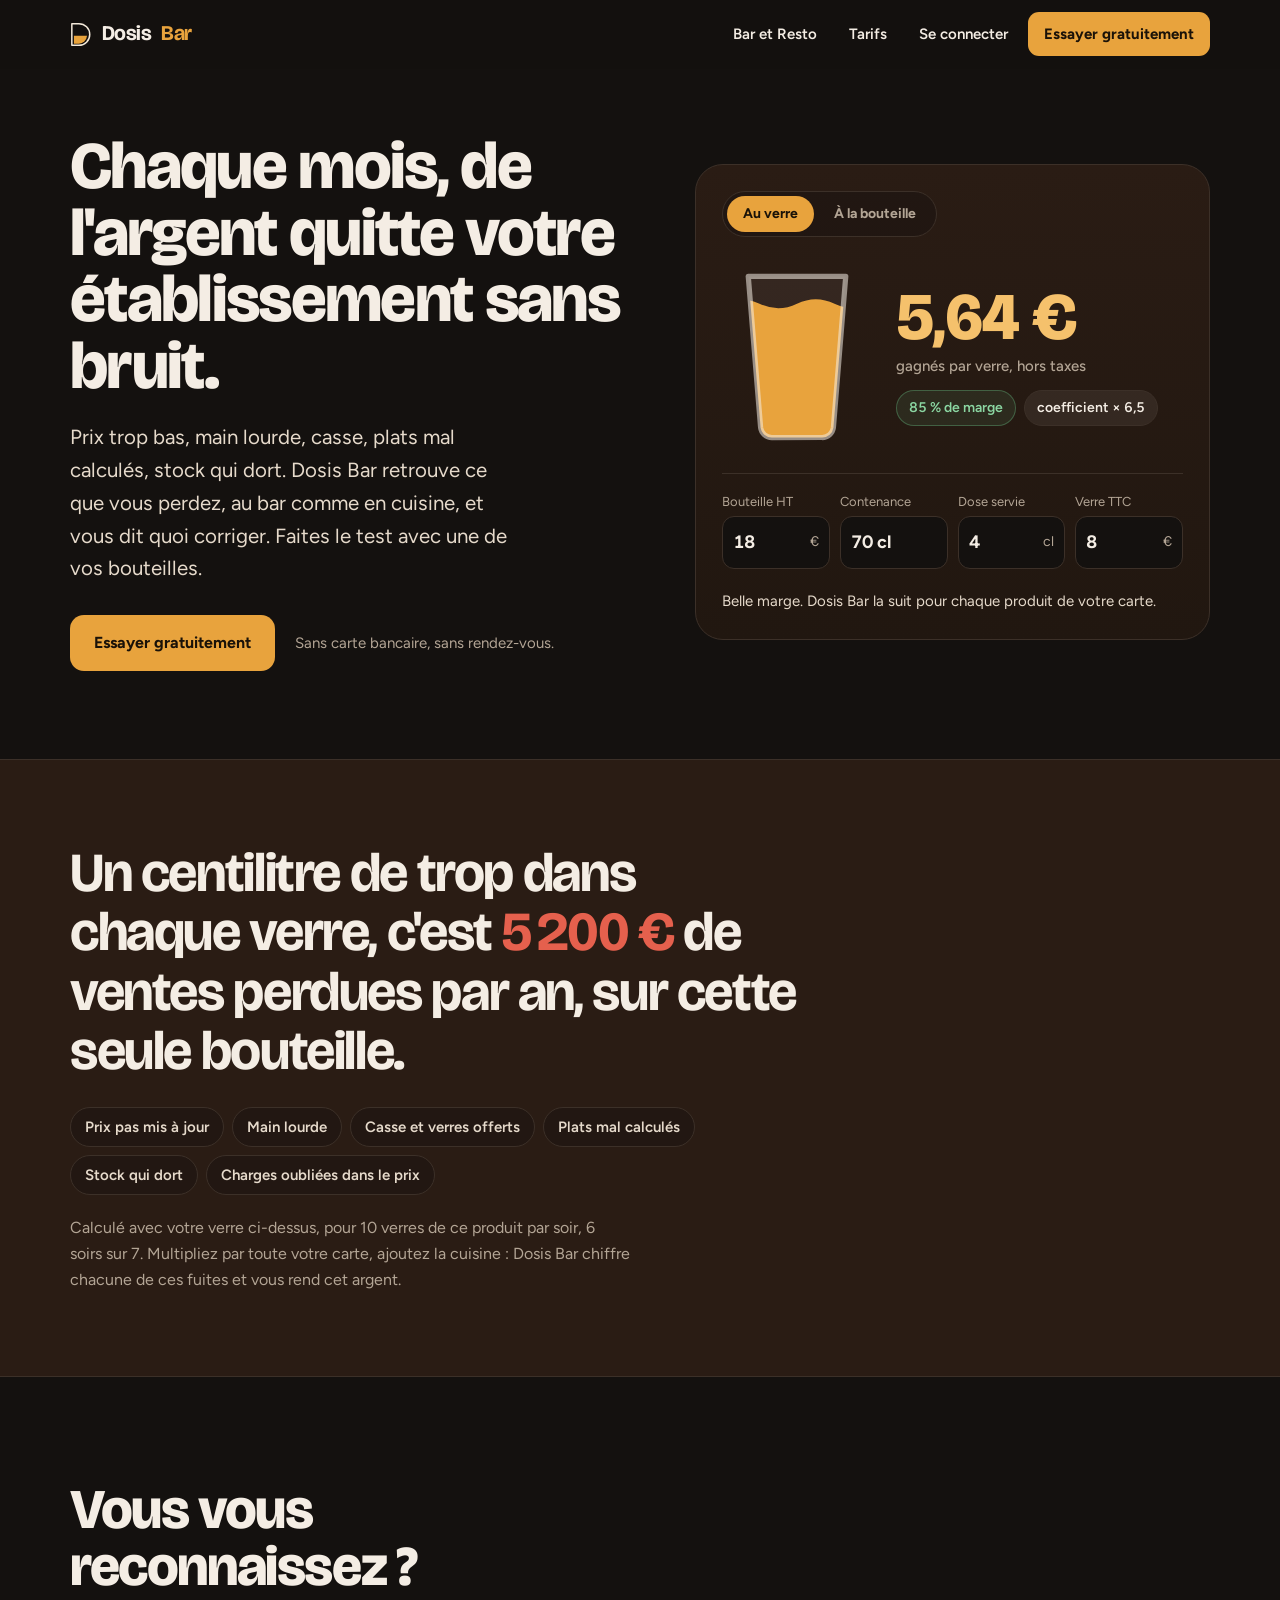
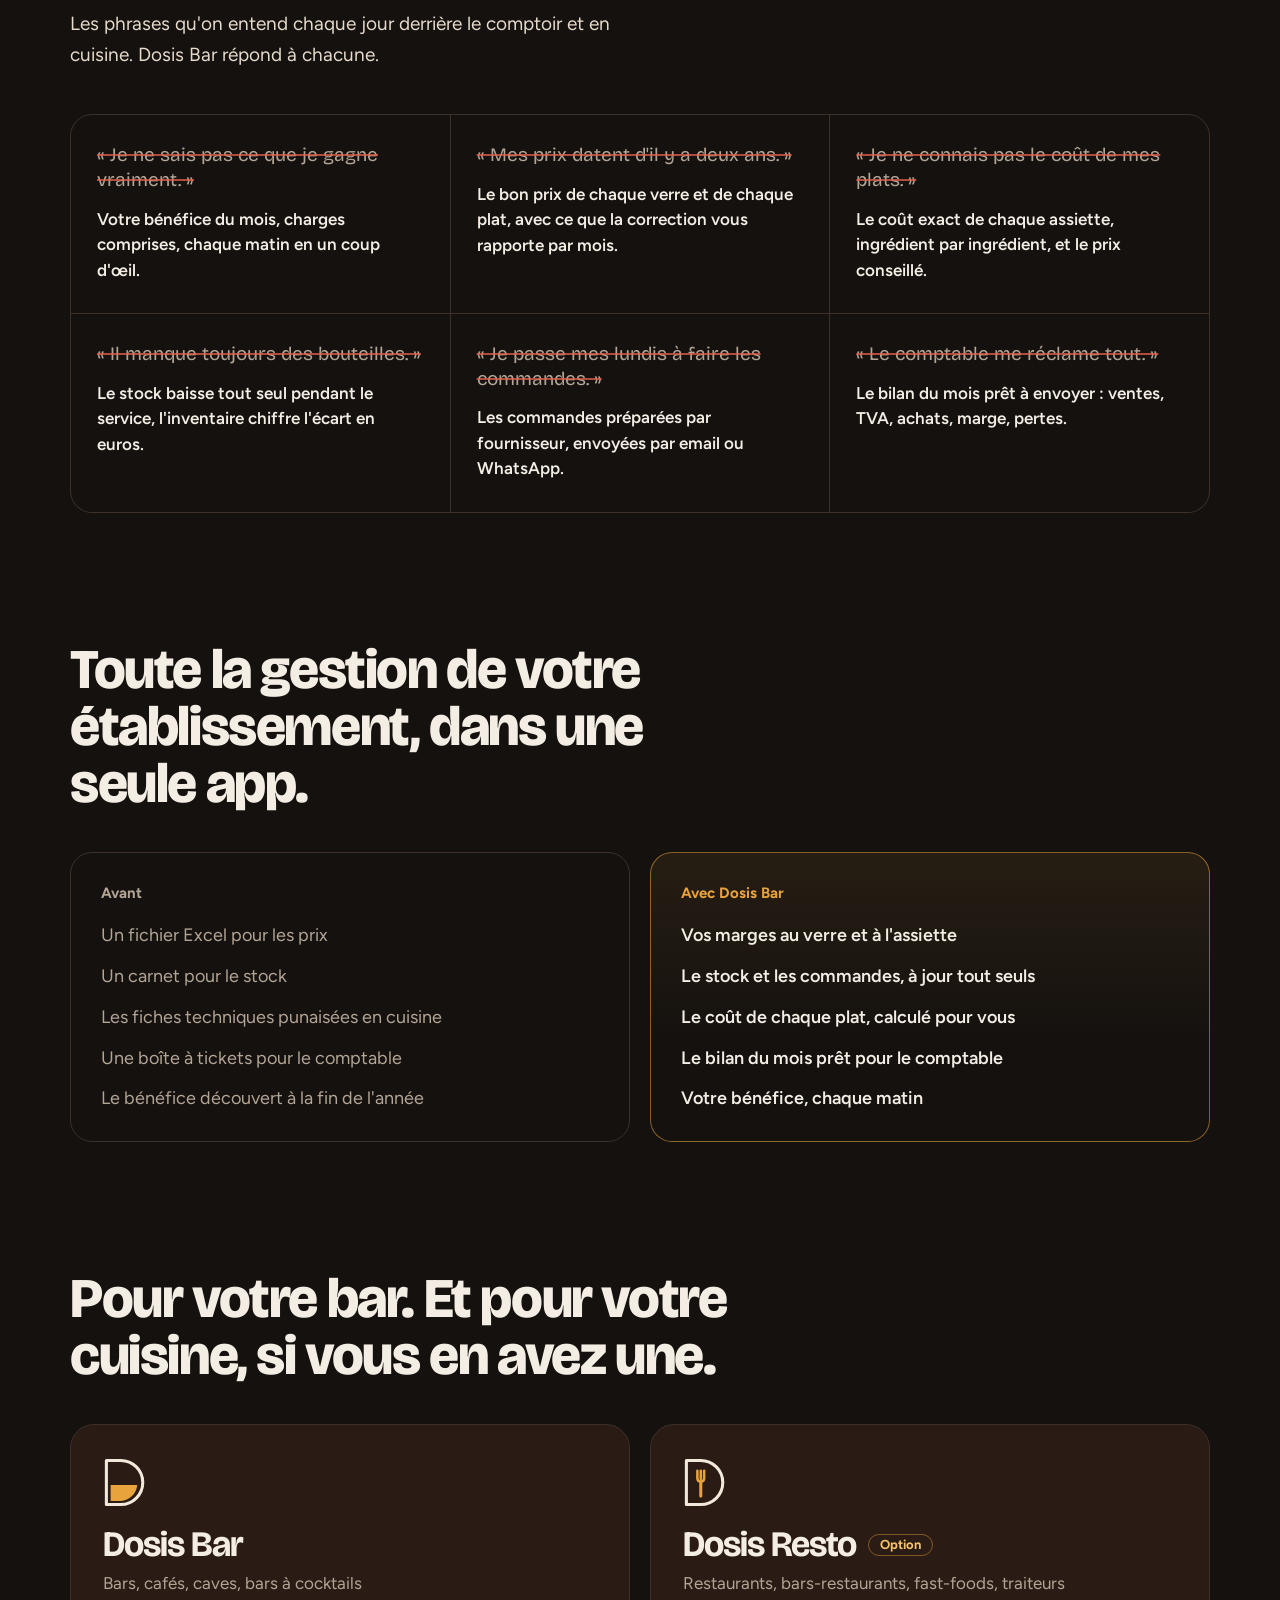
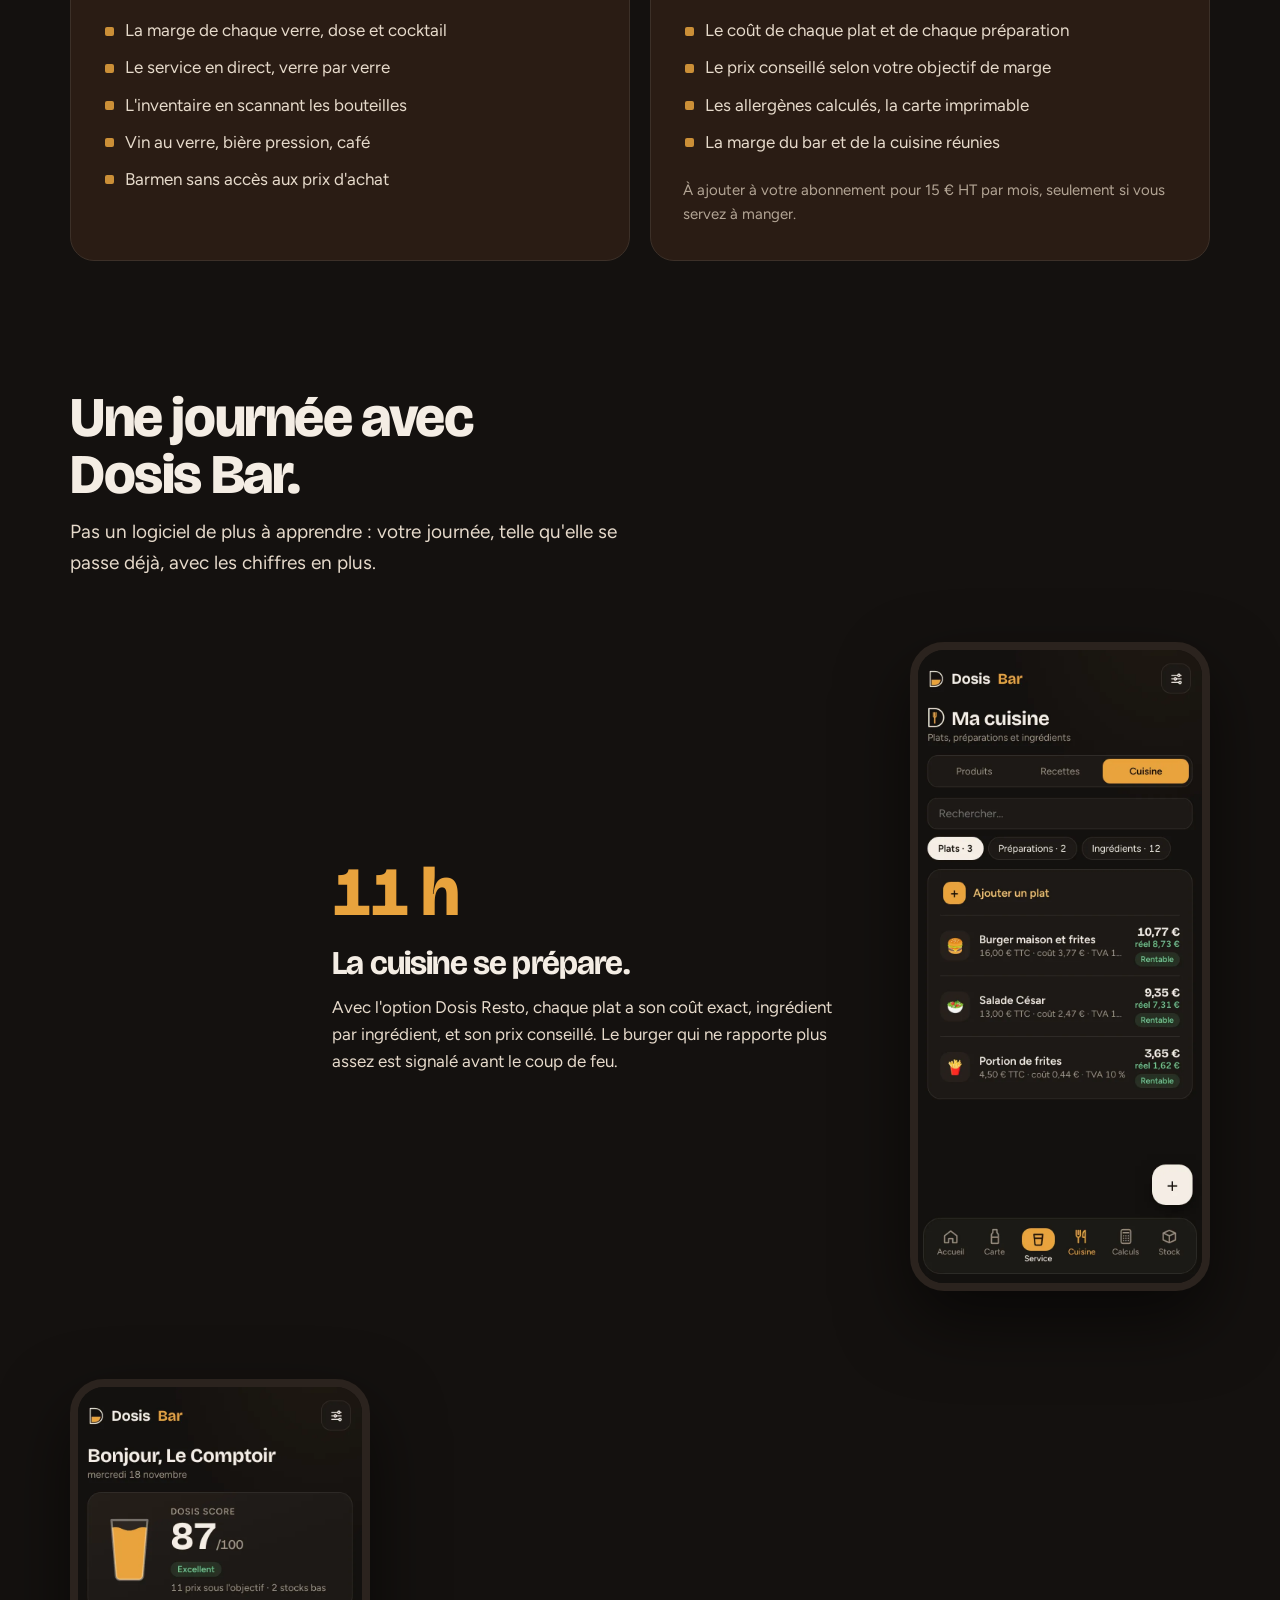
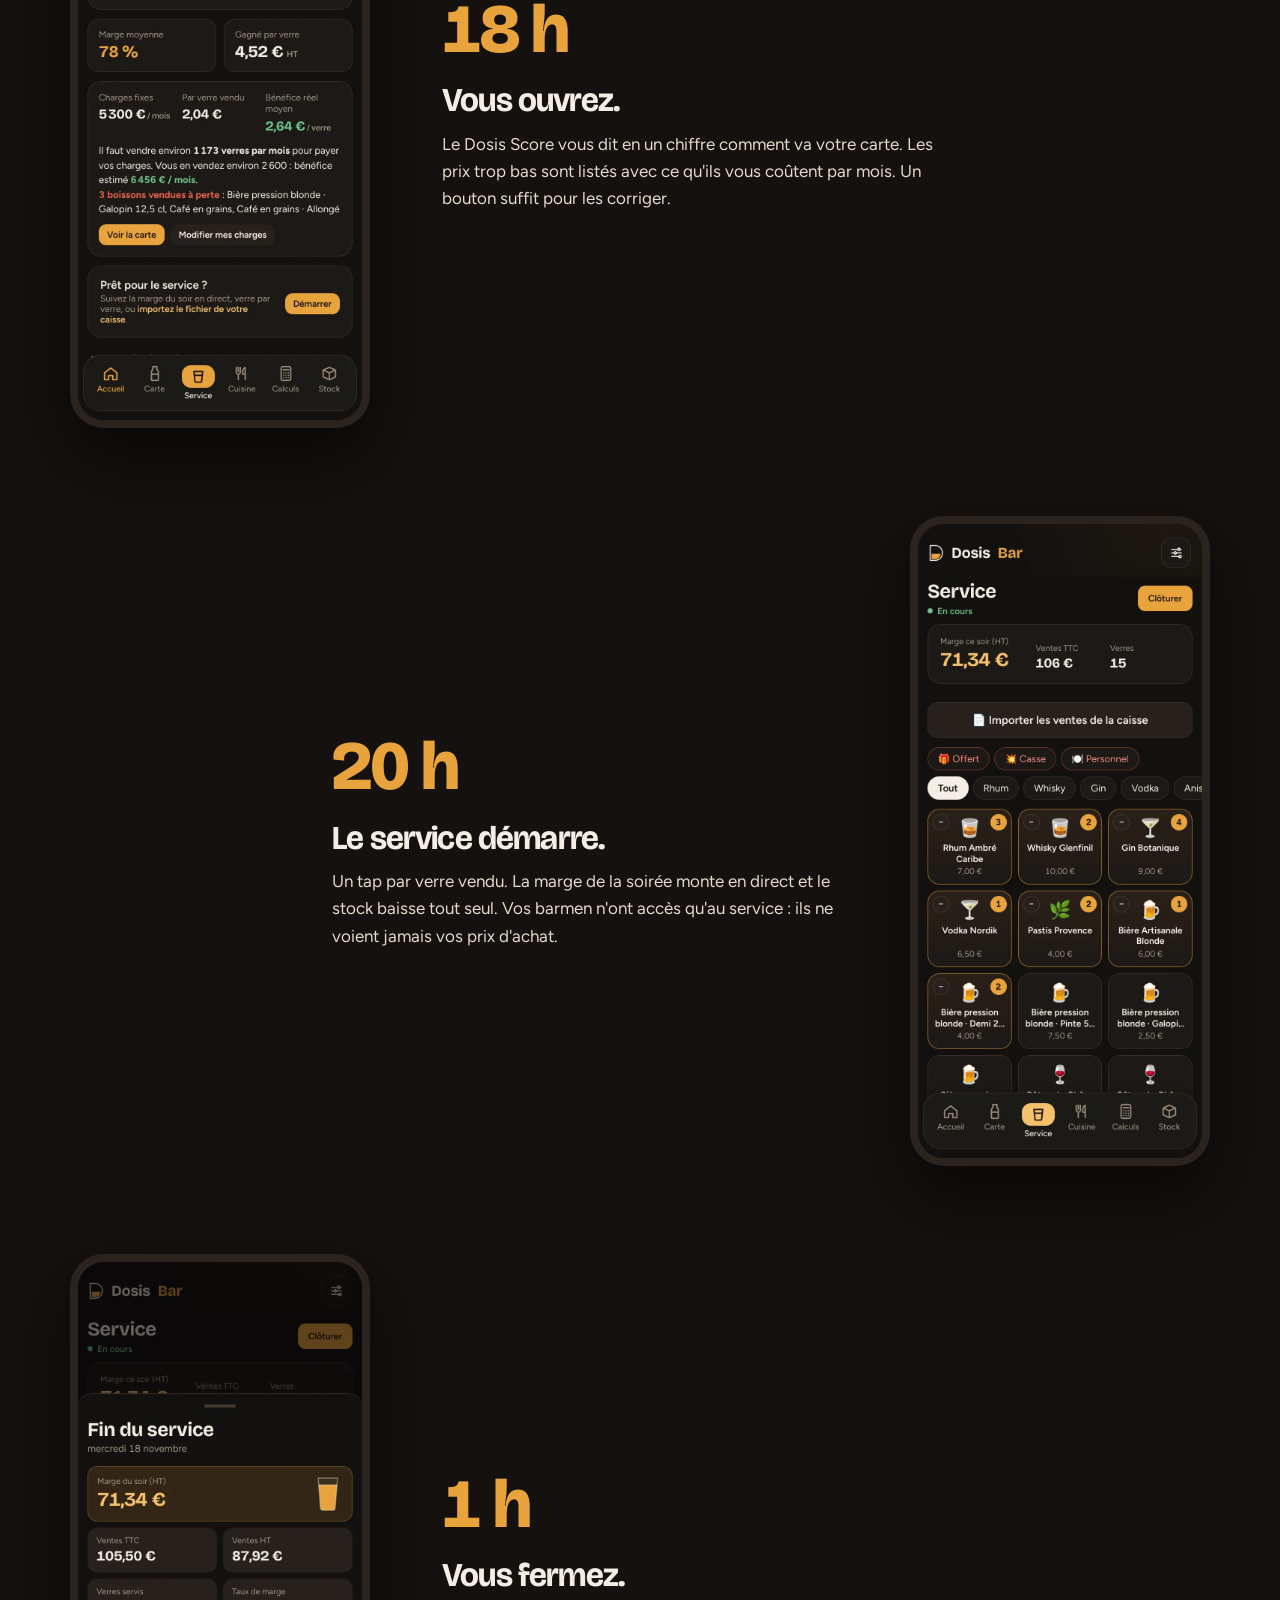
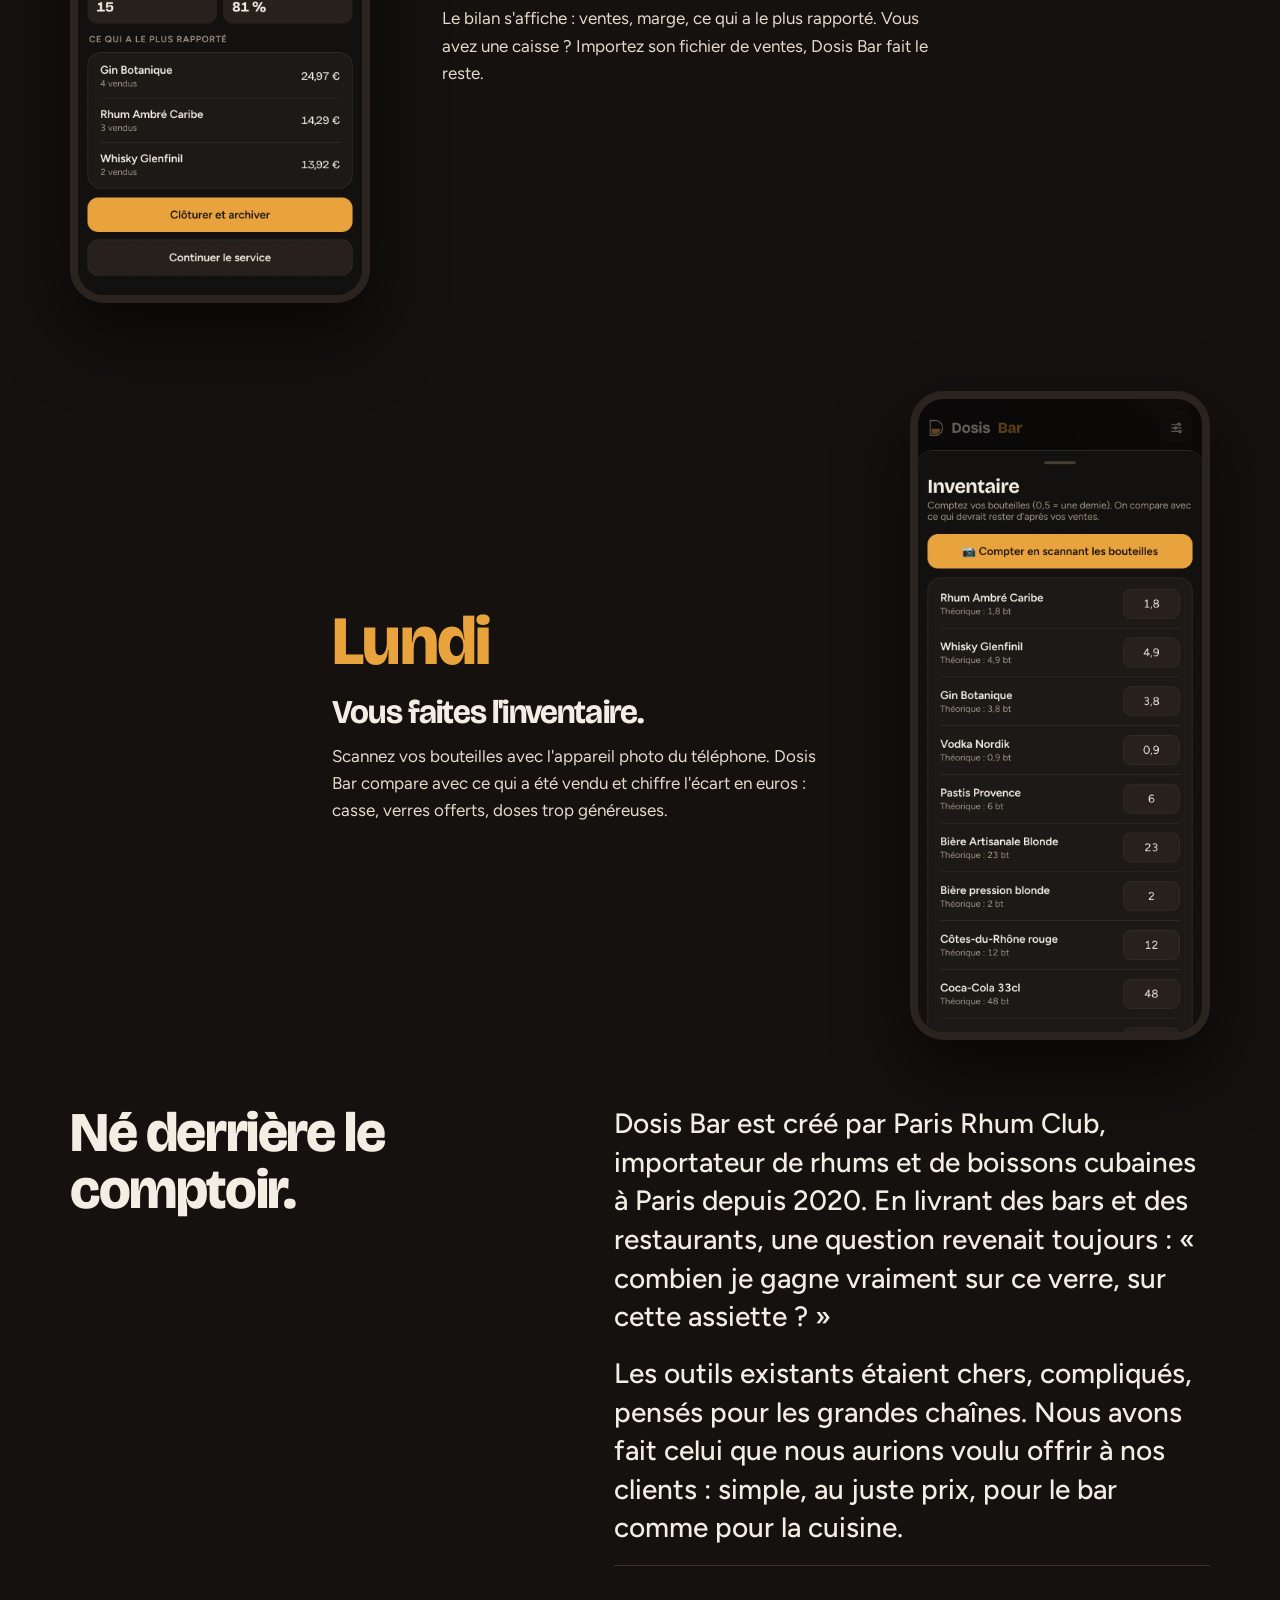
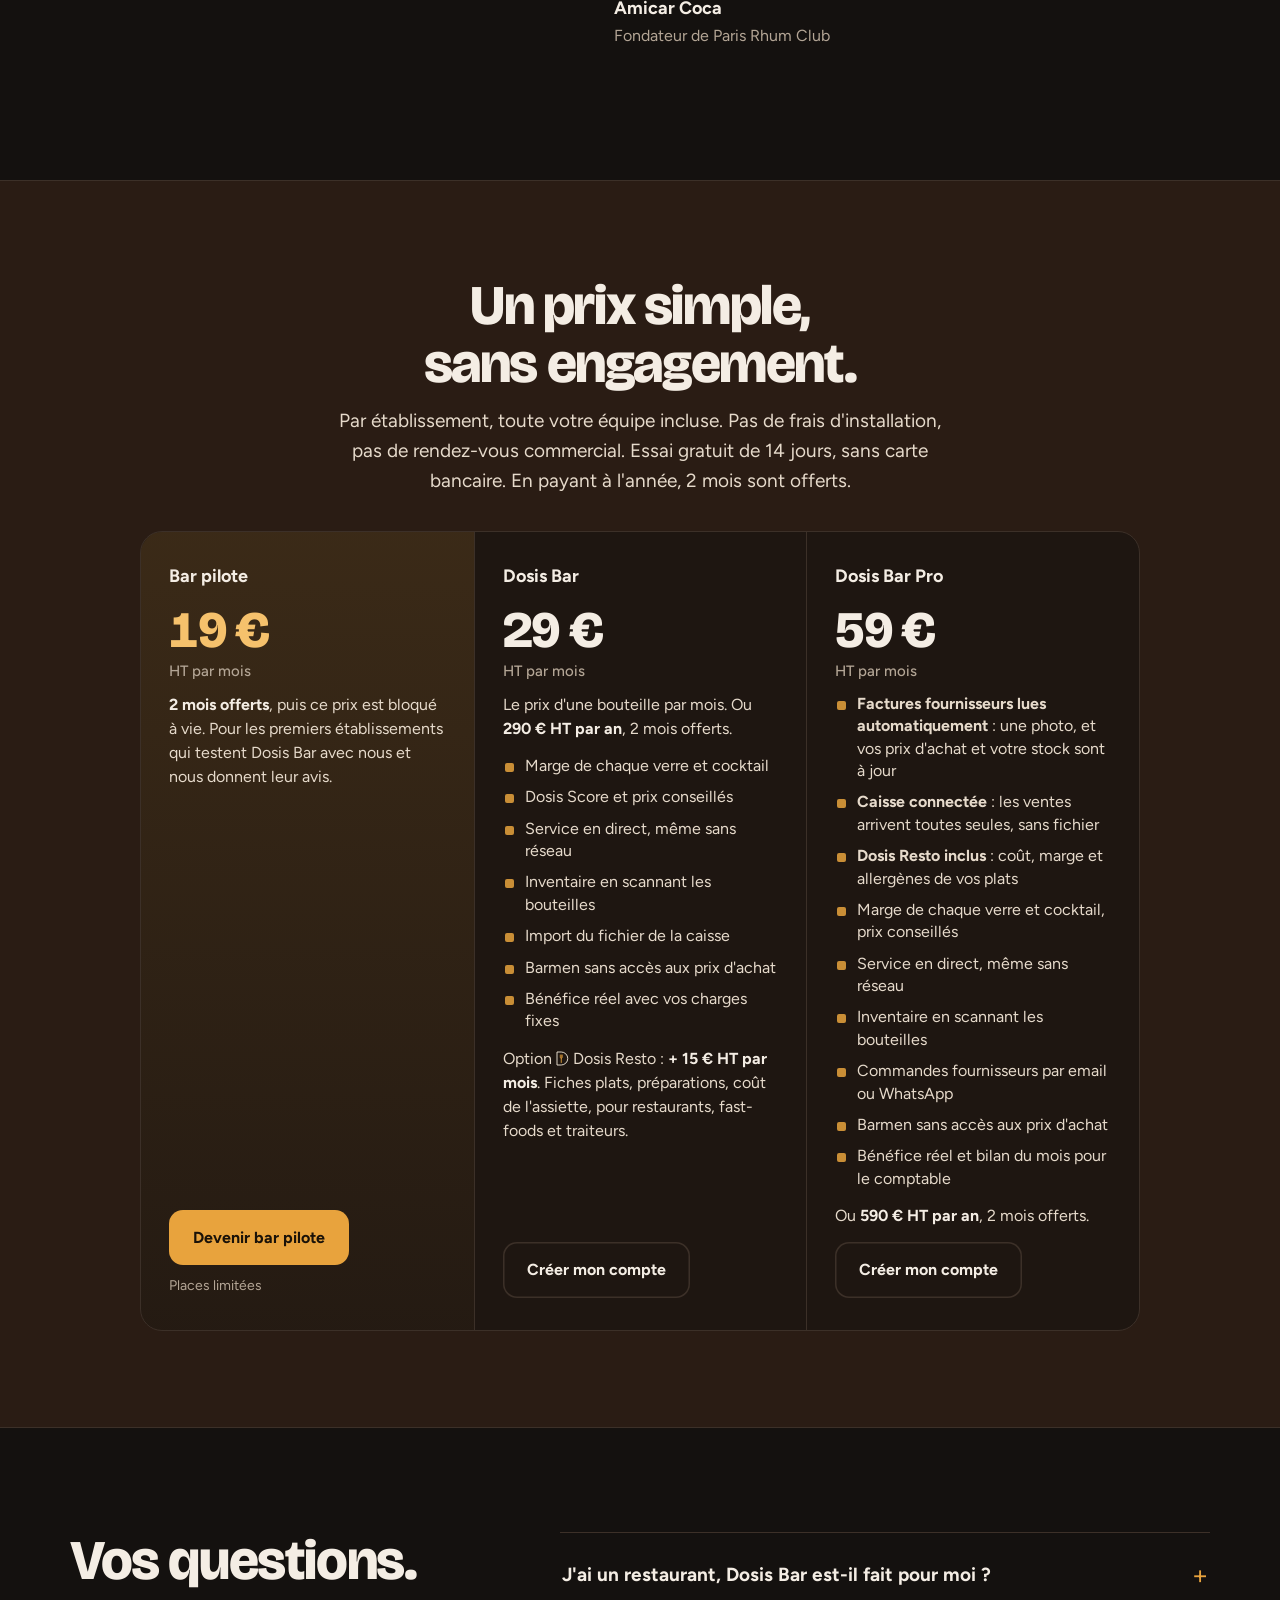
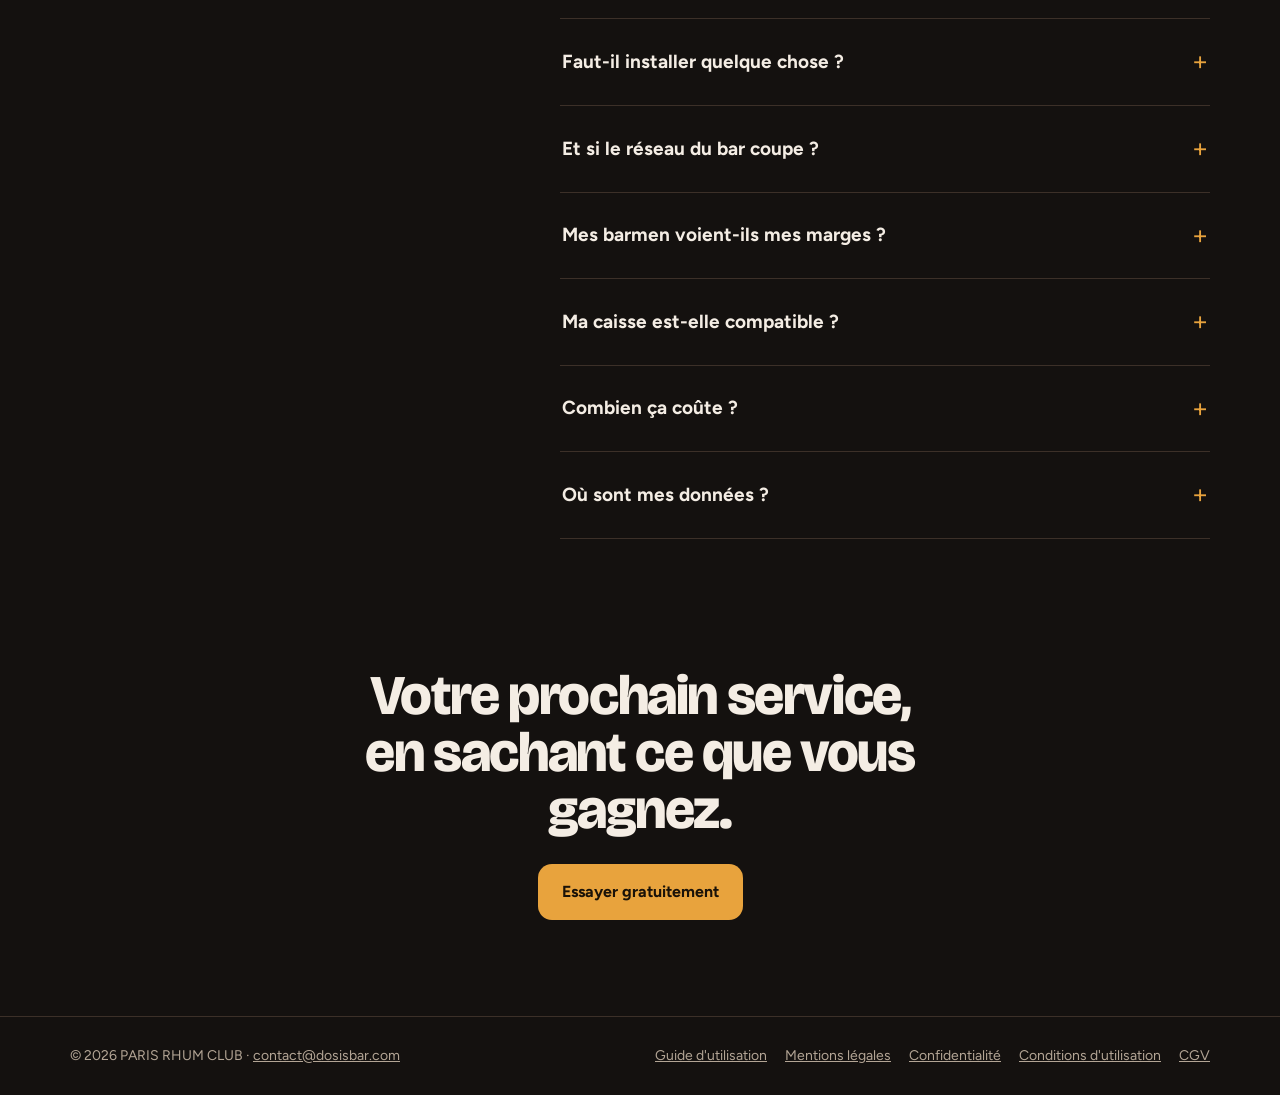
==== commit 8ae0fe48: "Lecture automatique des factures (Pro) + formule Pro détaillée, caisse connectée en Pro Co-Authored-" ====
--- a/index.html
+++ b/index.html
@@ -204,15 +204,22 @@
             <li>Inventaire en scannant les bouteilles</li><li>Import du fichier de la caisse</li><li>Barmen sans accès aux prix d'achat</li>
             <li>Bénéfice réel avec vos charges fixes</li>
           </ul>
-          <p class="cond">Option <img src="icons/logo-resto.svg" width="13" height="15" alt="" style="vertical-align:-2px"> Dosis Resto : <b>+ 15 € HT par mois</b>. Fiches plats, préparations, coût de l'assiette, pour restaurants, fast-foods et traiteurs.</p>
+          <p class="cond">Option <img src="icons/logo-resto.svg" width="13" height="15" alt="" style="display:inline;vertical-align:-2px"> Dosis Resto : <b>+ 15 € HT par mois</b>. Fiches plats, préparations, coût de l'assiette, pour restaurants, fast-foods et traiteurs.</p>
           <a class="btn ghost" href="app.html">Créer mon compte</a>
         </div>
         <div class="formule">
-          <p class="nom">Pro <span class="bientot">Bientôt</span></p>
+          <p class="nom">Dosis Bar Pro</p>
           <p class="tarif h">59 €<small>HT par mois</small></p>
           <ul>
-            <li>Tout Dosis Bar</li><li>Dosis Resto inclus</li><li>Lecture automatique des factures fournisseurs</li><li>Connexion directe à votre caisse</li>
+            <li><b>Factures fournisseurs lues automatiquement</b> : une photo, et vos prix d'achat et votre stock sont à jour</li>
+            <li><b>Caisse connectée</b> : les ventes arrivent toutes seules, sans fichier</li>
+            <li><b>Dosis Resto inclus</b> : coût, marge et allergènes de vos plats</li>
+            <li>Marge de chaque verre et cocktail, prix conseillés</li><li>Service en direct, même sans réseau</li>
+            <li>Inventaire en scannant les bouteilles</li><li>Commandes fournisseurs par email ou WhatsApp</li>
+            <li>Barmen sans accès aux prix d'achat</li><li>Bénéfice réel et bilan du mois pour le comptable</li>
           </ul>
+          <p class="cond">Ou <b>590 € HT par an</b>, 2 mois offerts.</p>
+          <a class="btn ghost" href="app.html">Créer mon compte</a>
         </div>
       </div>
     </div>
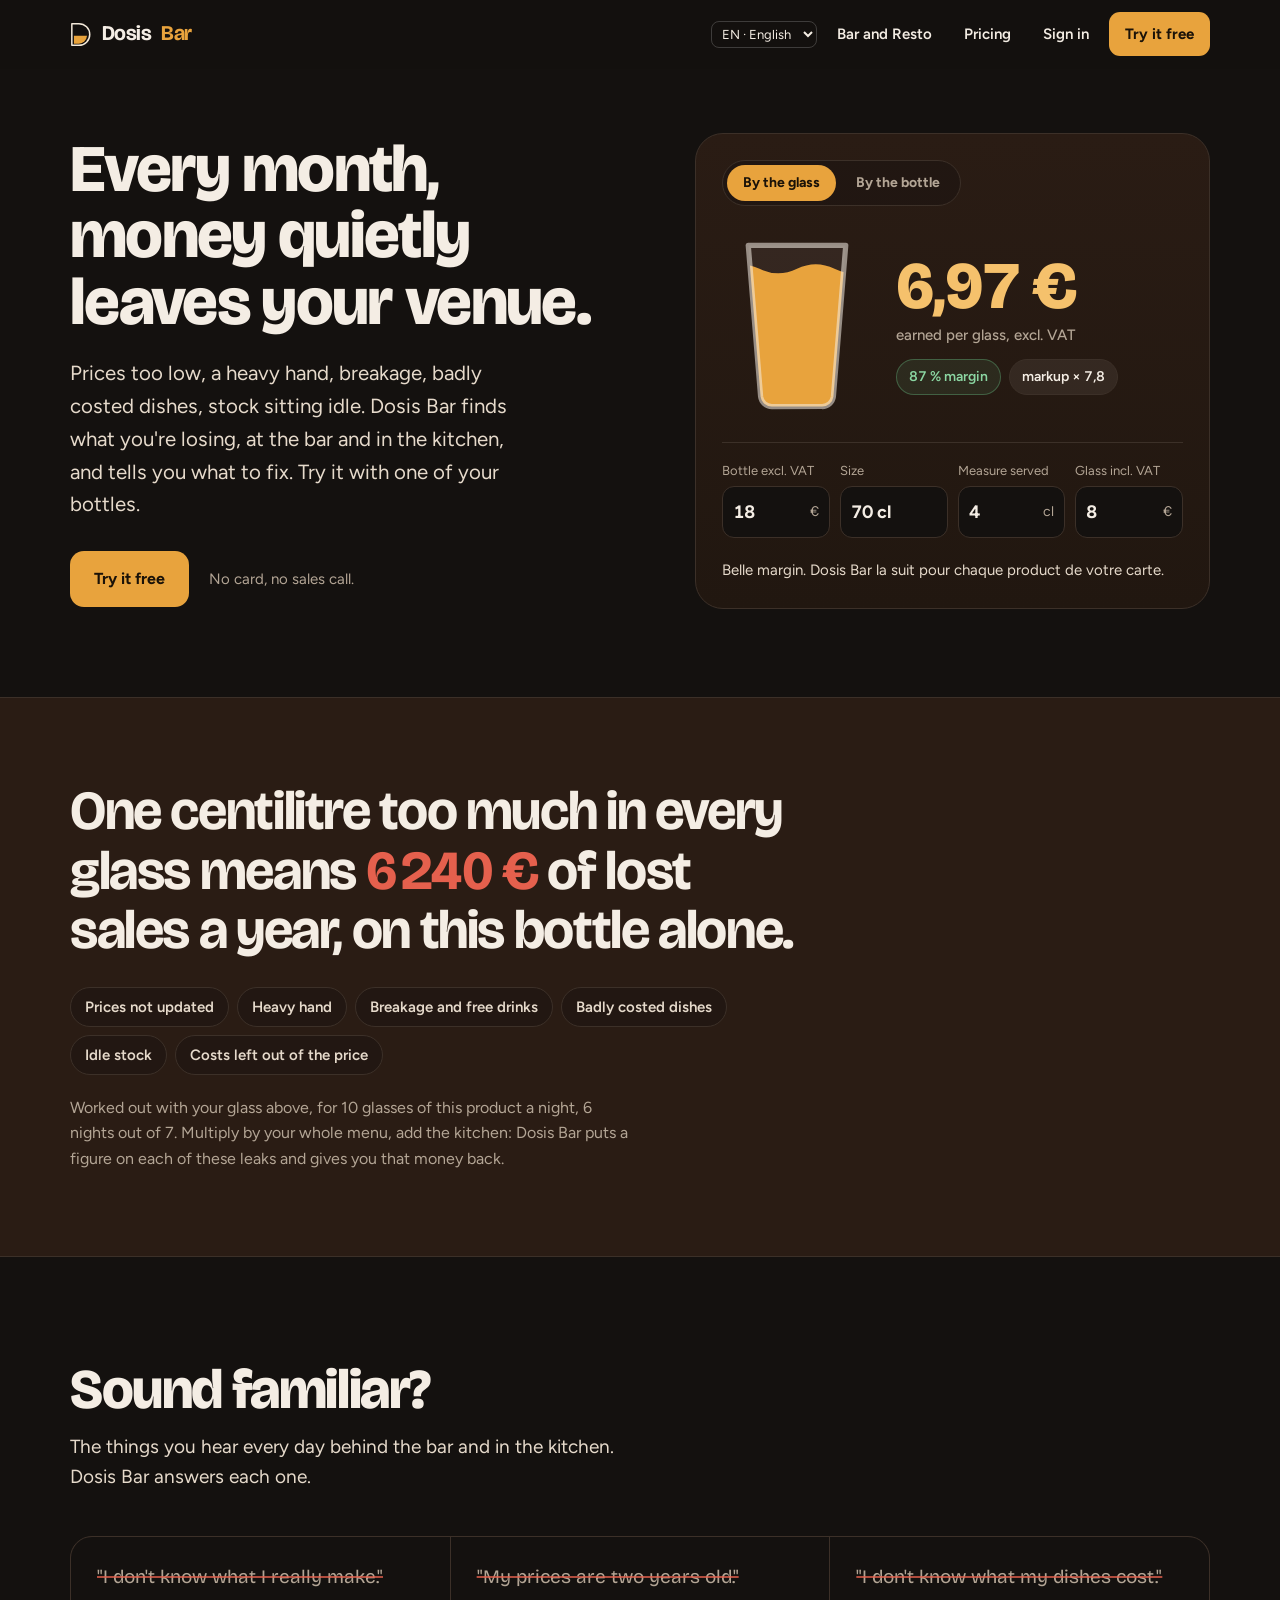
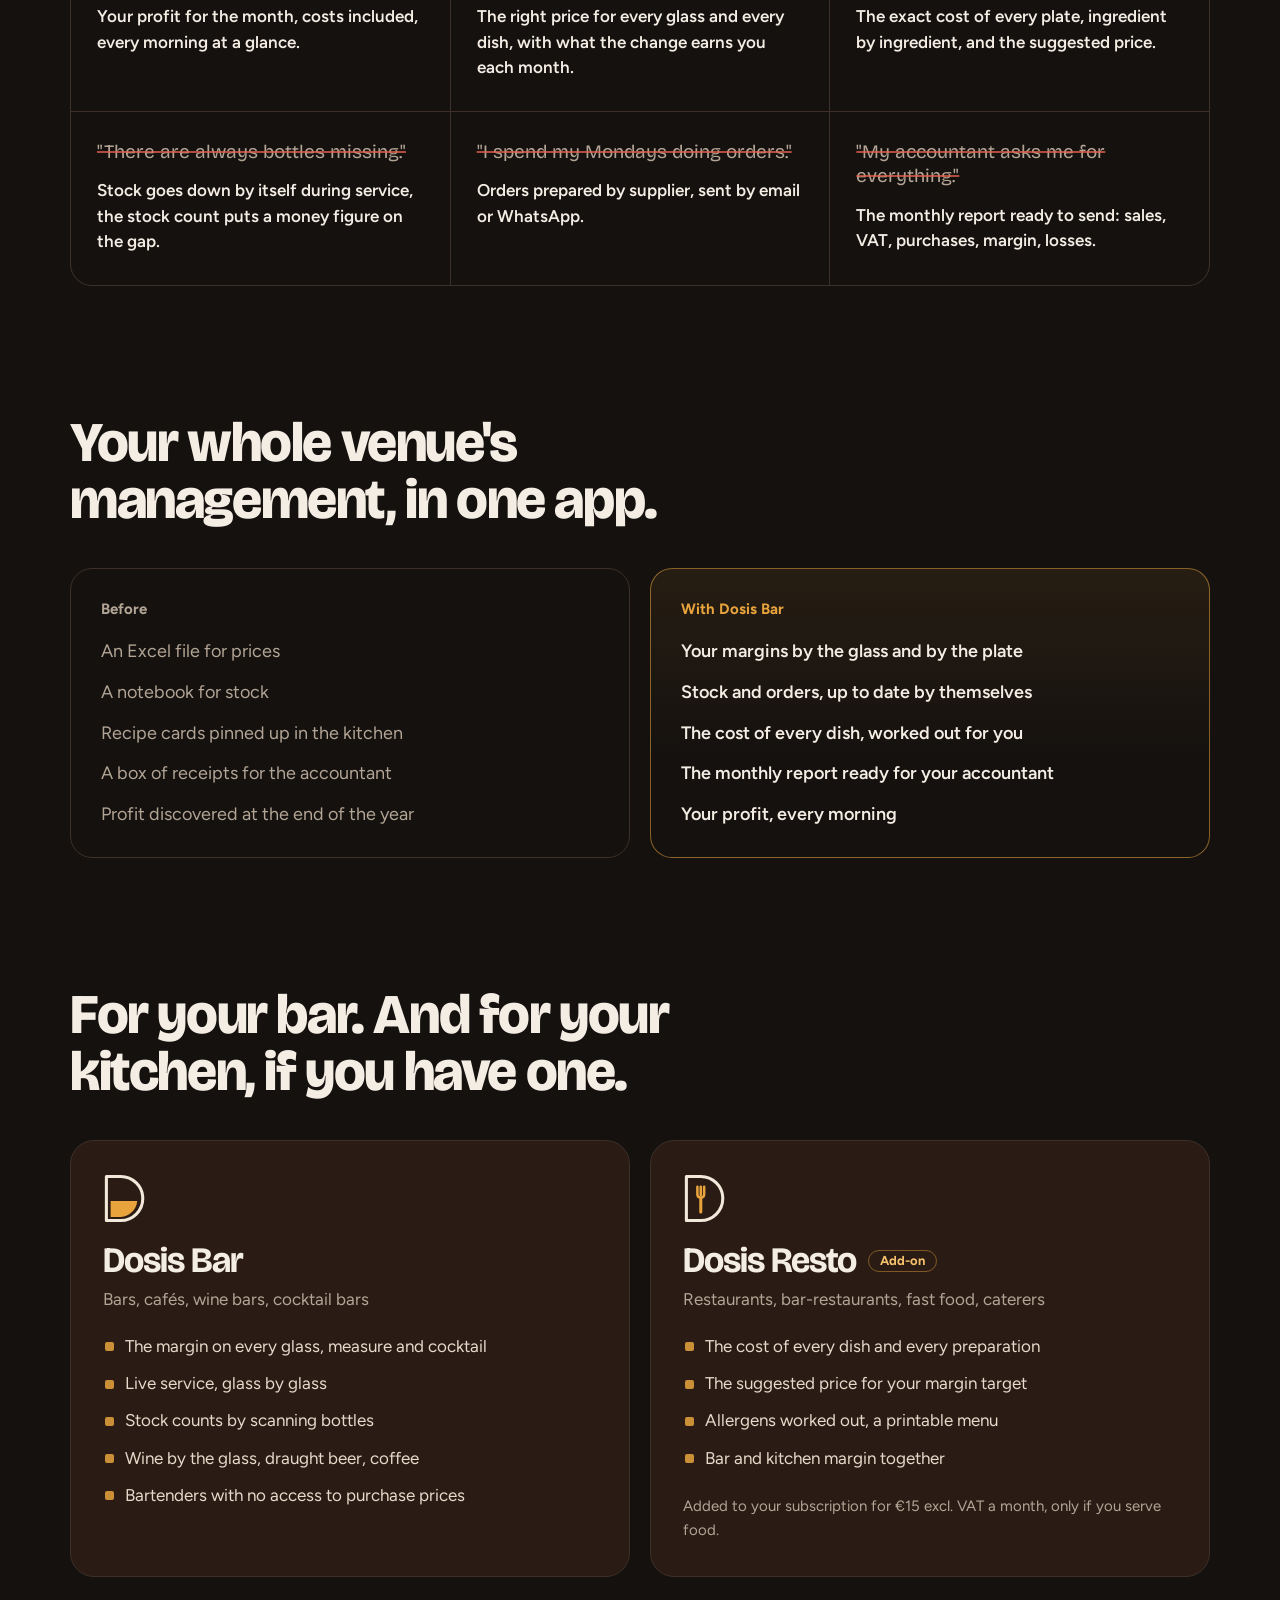
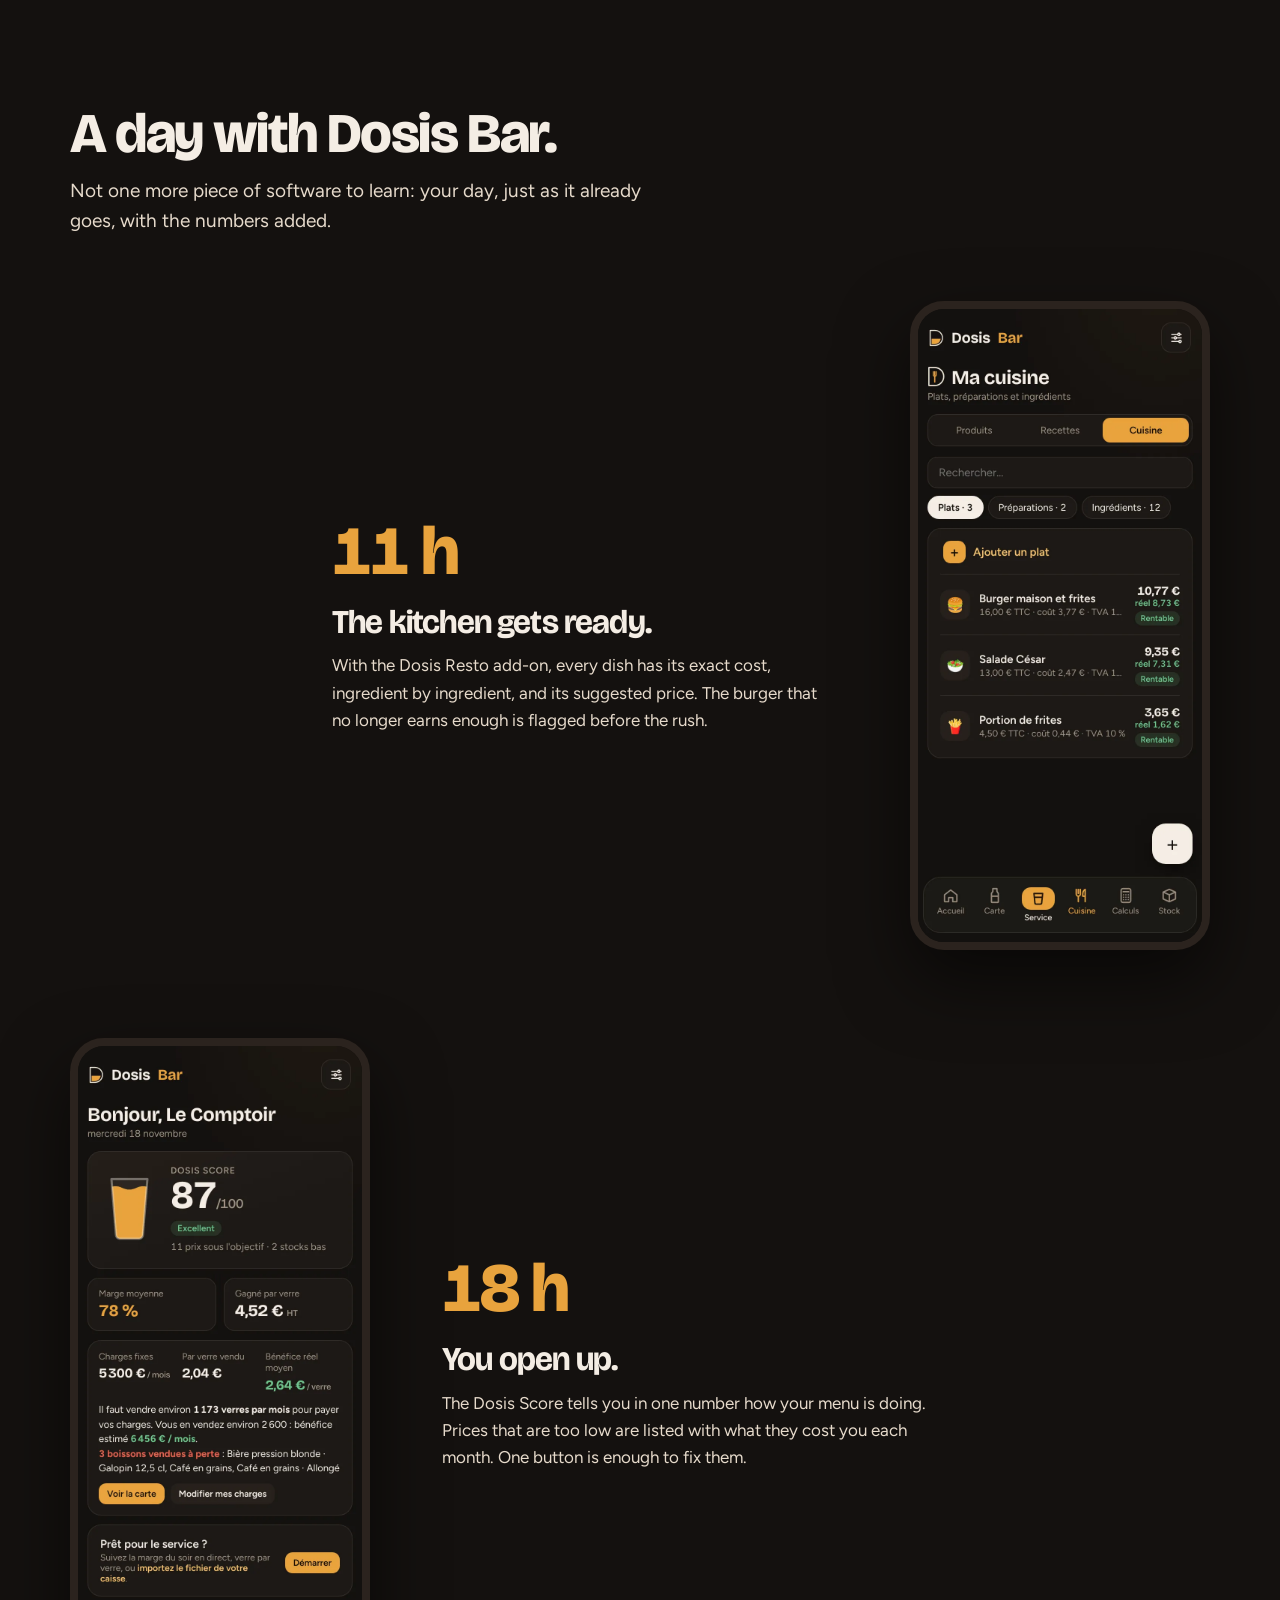
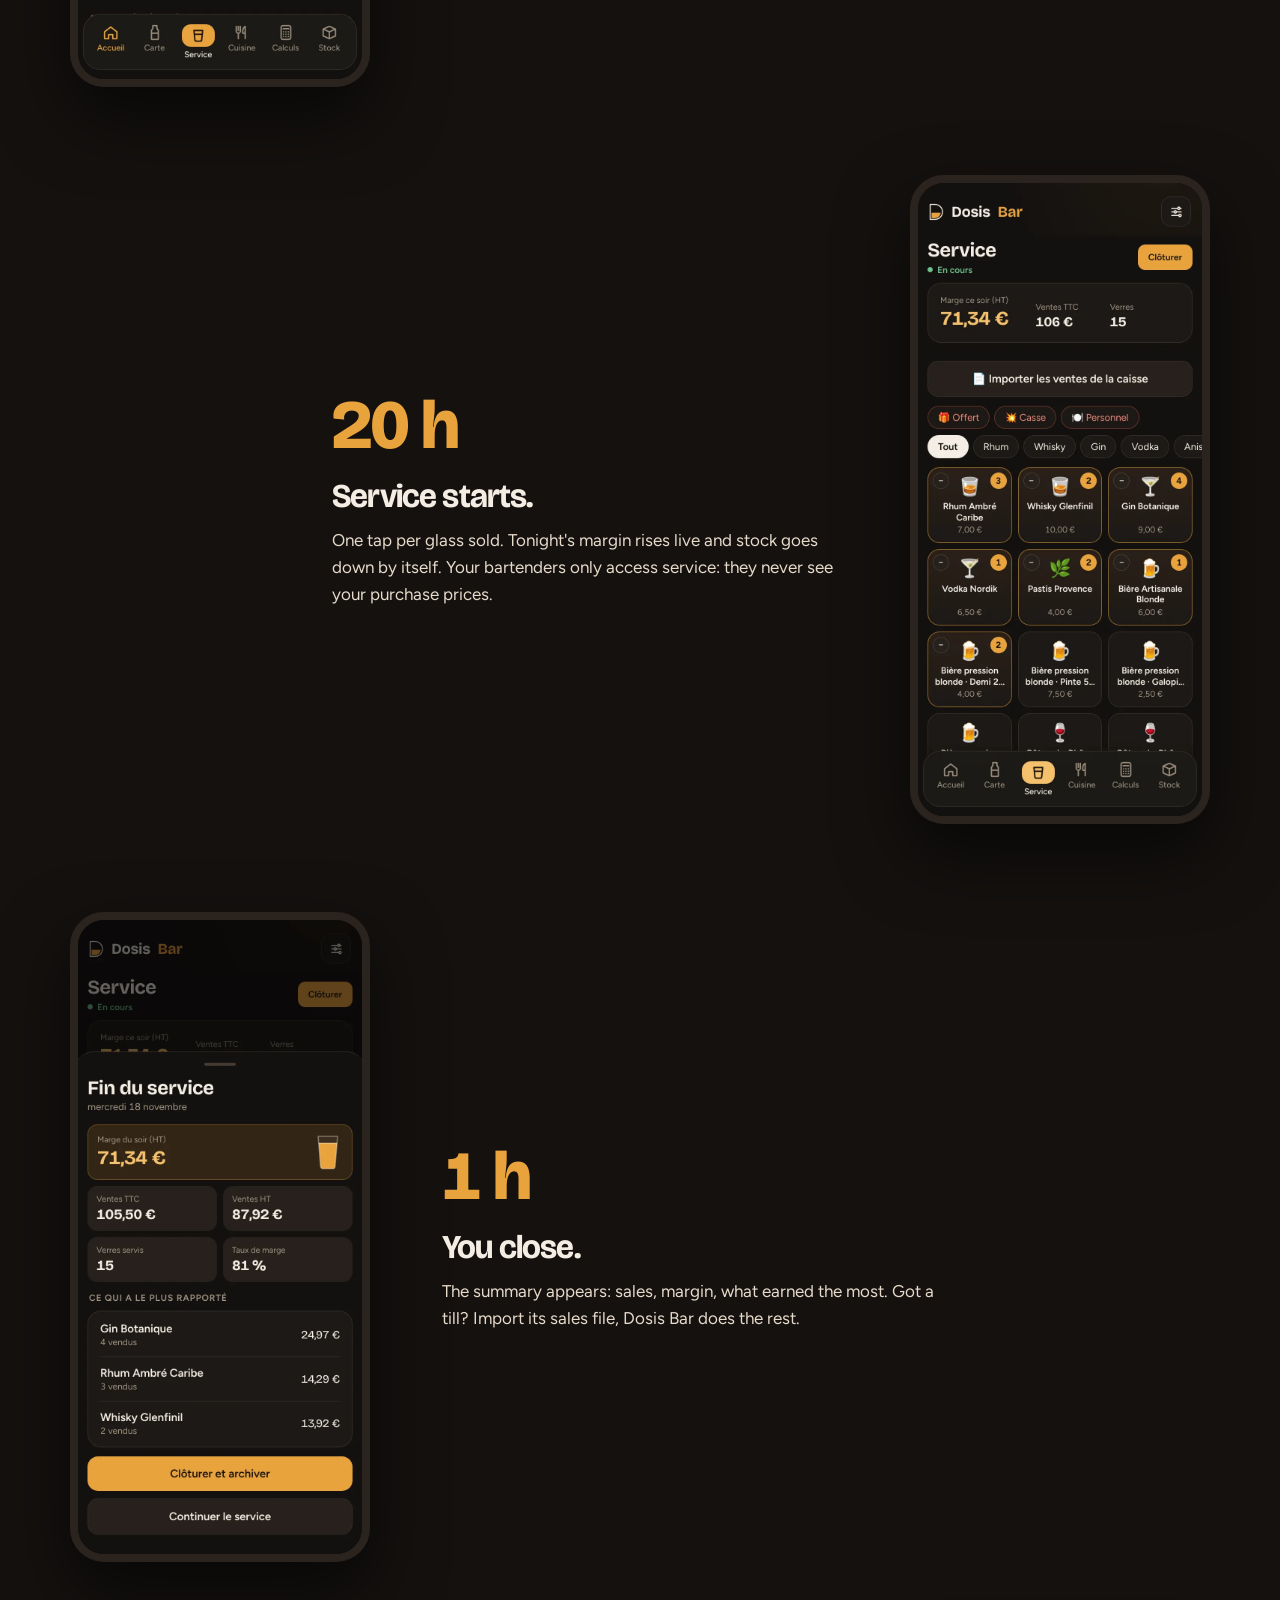
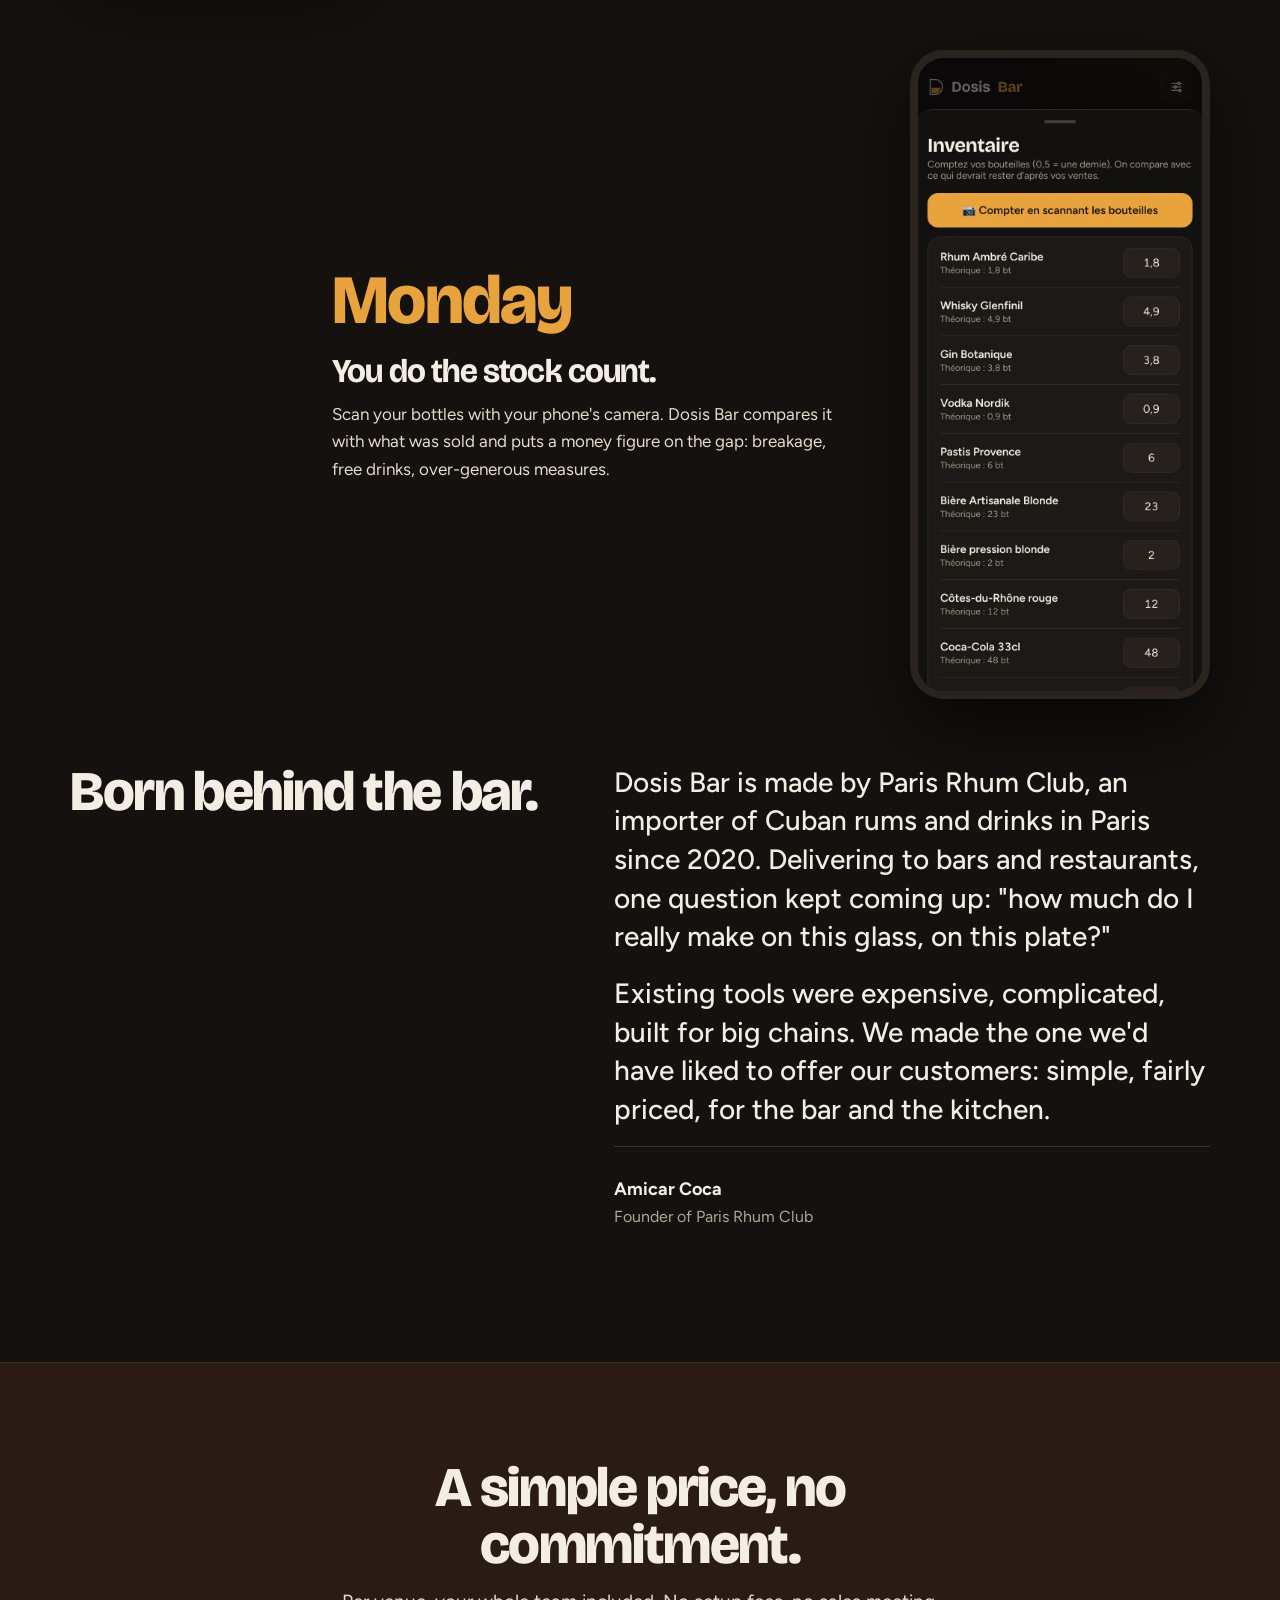
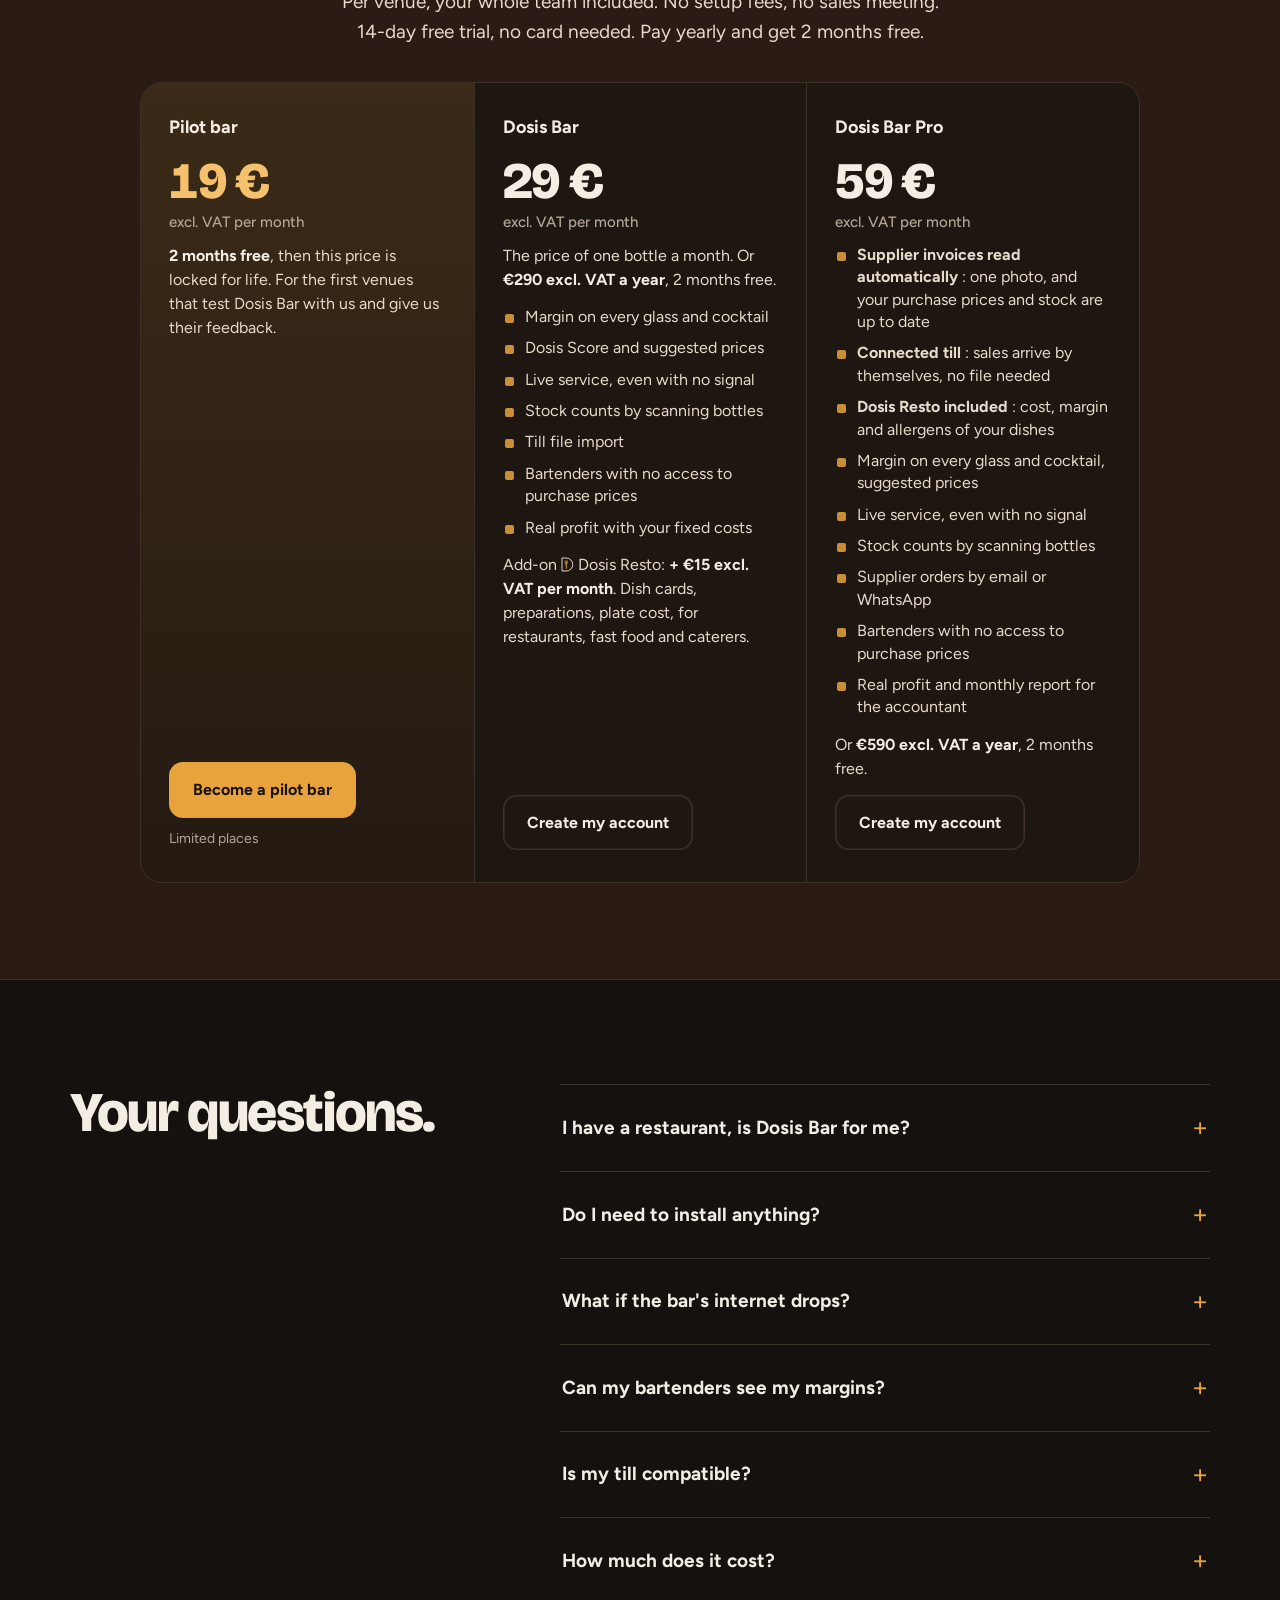
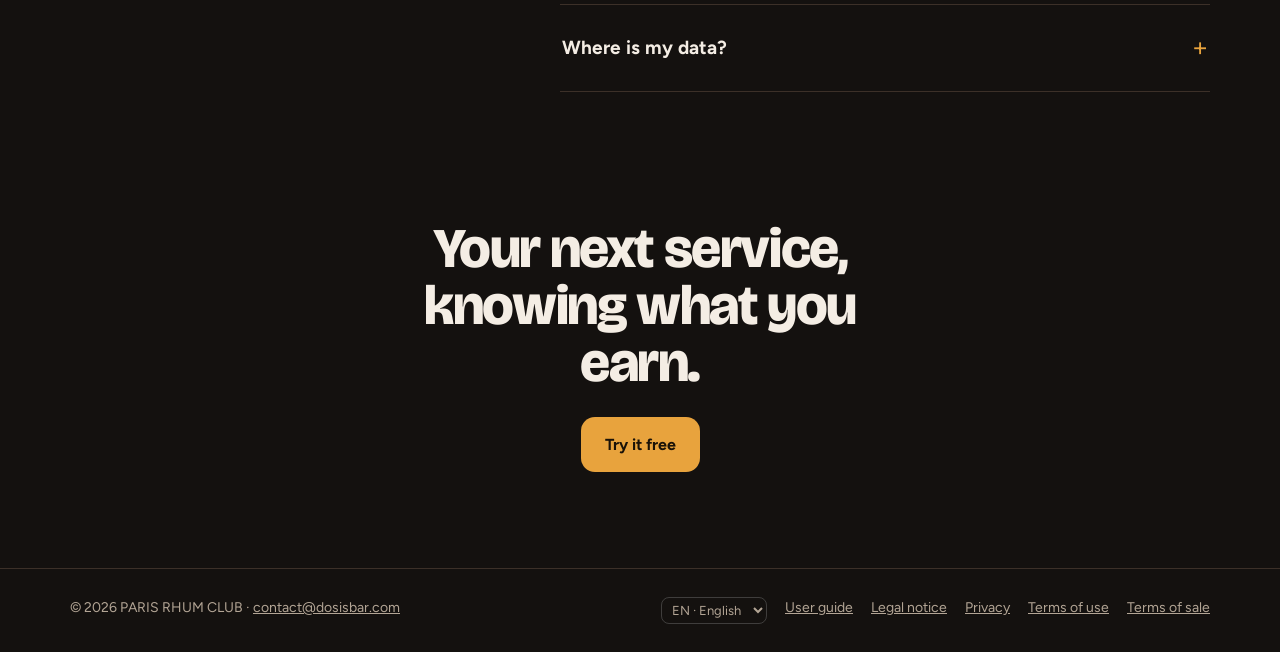
==== commit 0730bb4a: "International : pays, TVA et devise par pays, app et site en espagnol et en anglais - Réglages › Pay" ====
--- a/index.html
+++ b/index.html
@@ -2,6 +2,7 @@
 <html lang="fr">
 <head>
 <meta charset="utf-8">
+<meta name="google-site-verification" content="L-KINgoEFTKsfX-iP6MPlKhu64ucNWT7hscp_Ne-Sfw" />
 <meta name="viewport" content="width=device-width, initial-scale=1, viewport-fit=cover">
 <meta name="theme-color" content="#14110F">
 <title>Dosis Bar — la marge de votre bar et de votre restaurant, enfin claire</title>
@@ -30,6 +31,9 @@
 })();
 </script>
 <link rel="stylesheet" href="css/site.css">
+<script src="js/pays.js?v=1"></script>
+<script src="js/i18n.js?v=1"></script>
+<style>.langsw{font:inherit;font-size:13px;padding:4px 6px;border-radius:8px;border:1px solid rgba(128,128,128,.4);background:transparent;color:inherit;cursor:pointer}.langsw option{color:#111}</style>
 </head>
 <body>
 
@@ -40,6 +44,7 @@
       Dosis <b>Bar</b>
     </a>
     <nav aria-label="Compte">
+      <span data-lang-switch></span>
       <a class="lnk" href="#produits">Bar et Resto</a>
       <a class="lnk" href="#prix">Tarifs</a>
       <a class="lnk" href="app.html">Se connecter</a>
@@ -252,11 +257,12 @@
 <footer>
   <div class="wrap">
     <span>© 2026 PARIS RHUM CLUB · <a href="mailto:contact@dosisbar.com">contact@dosisbar.com</a></span>
-    <nav aria-label="Informations légales"><a href="guide.html">Guide d'utilisation</a><a href="mentions-legales.html">Mentions légales</a><a href="confidentialite.html">Confidentialité</a><a href="conditions.html">Conditions d'utilisation</a><a href="cgv.html">CGV</a></nav>
+    <nav aria-label="Informations légales"><span data-lang-switch></span><a href="guide.html">Guide d'utilisation</a><a href="mentions-legales.html">Mentions légales</a><a href="confidentialite.html">Confidentialité</a><a href="conditions.html">Conditions d'utilisation</a><a href="cgv.html">CGV</a></nav>
   </div>
 </footer>
 
 <script>
+var TVA = 1 + (window.DOSIS_PAYS ? window.DOSIS_PAYS.rate("alc") : 0.2);
 (function () {
   var $ = function (id) { return document.getElementById(id); };
   var num = function (v) { var n = parseFloat(String(v).replace(",", ".").replace(/\s/g, "")); return isFinite(n) ? n : 0; };
@@ -271,8 +277,8 @@
   function calc() {
     var bt = mode === "bouteille";
     var b = num($("cBut").value), cap = num($("cCap").value), d = num($("cDose").value), ttc = num($("cPrix").value);
-    var ht = ttc / 1.2, cout = cap > 0 ? b / cap * d : 0;
-    var htB = num($("cPrixB").value) / 1.2, okB = b > 0 && htB > 0;
+    var ht = ttc / TVA, cout = cap > 0 ? b / cap * d : 0;
+    var htB = num($("cPrixB").value) / TVA, okB = b > 0 && htB > 0;
     var vHt = bt ? htB : ht, vCout = bt ? b : cout, m = vHt - vCout, taux = vHt > 0 ? m / vHt * 100 : 0, obj = bt ? 70 : 80;
     var okV = b > 0 && cap > 0 && d > 0 && ttc > 0, ok = bt ? okB : okV;
     $("gain").firstChild.nodeValue = ok ? eur(m, 2) : "—";
@@ -282,7 +288,7 @@
     $("coef").textContent = ok && vCout > 0 ? "coefficient × " + (vHt / vCout).toFixed(1).replace(".", ",") : "";
     var lvl = Math.max(0, Math.min(1, taux / 100)), y = 46 - 41 * lvl;
     $("liq").style.transform = "translateY(" + y + "px)";
-    var conseil = Math.ceil(vCout / (1 - obj / 100) * 1.2 * (bt ? 1 : 10) - 1e-9) / (bt ? 1 : 10);
+    var conseil = Math.ceil(vCout / (1 - obj / 100) * TVA * (bt ? 1 : 10) - 1e-9) / (bt ? 1 : 10);
     $("conseil").innerHTML = !ok ? "" : taux >= obj ? "Belle marge. Dosis Bar la suit pour chaque produit de votre carte."
       : "Pour atteindre " + obj + " % de marge, " + (bt ? "cette bouteille" : "ce verre") + " devrait être vendu" + (bt ? "e" : "") + " <b>" + eur(conseil, bt ? 0 : 2) + "</b>.";
     // un centilitre de trop par verre, 10 verres par soir, 6 soirs sur 7
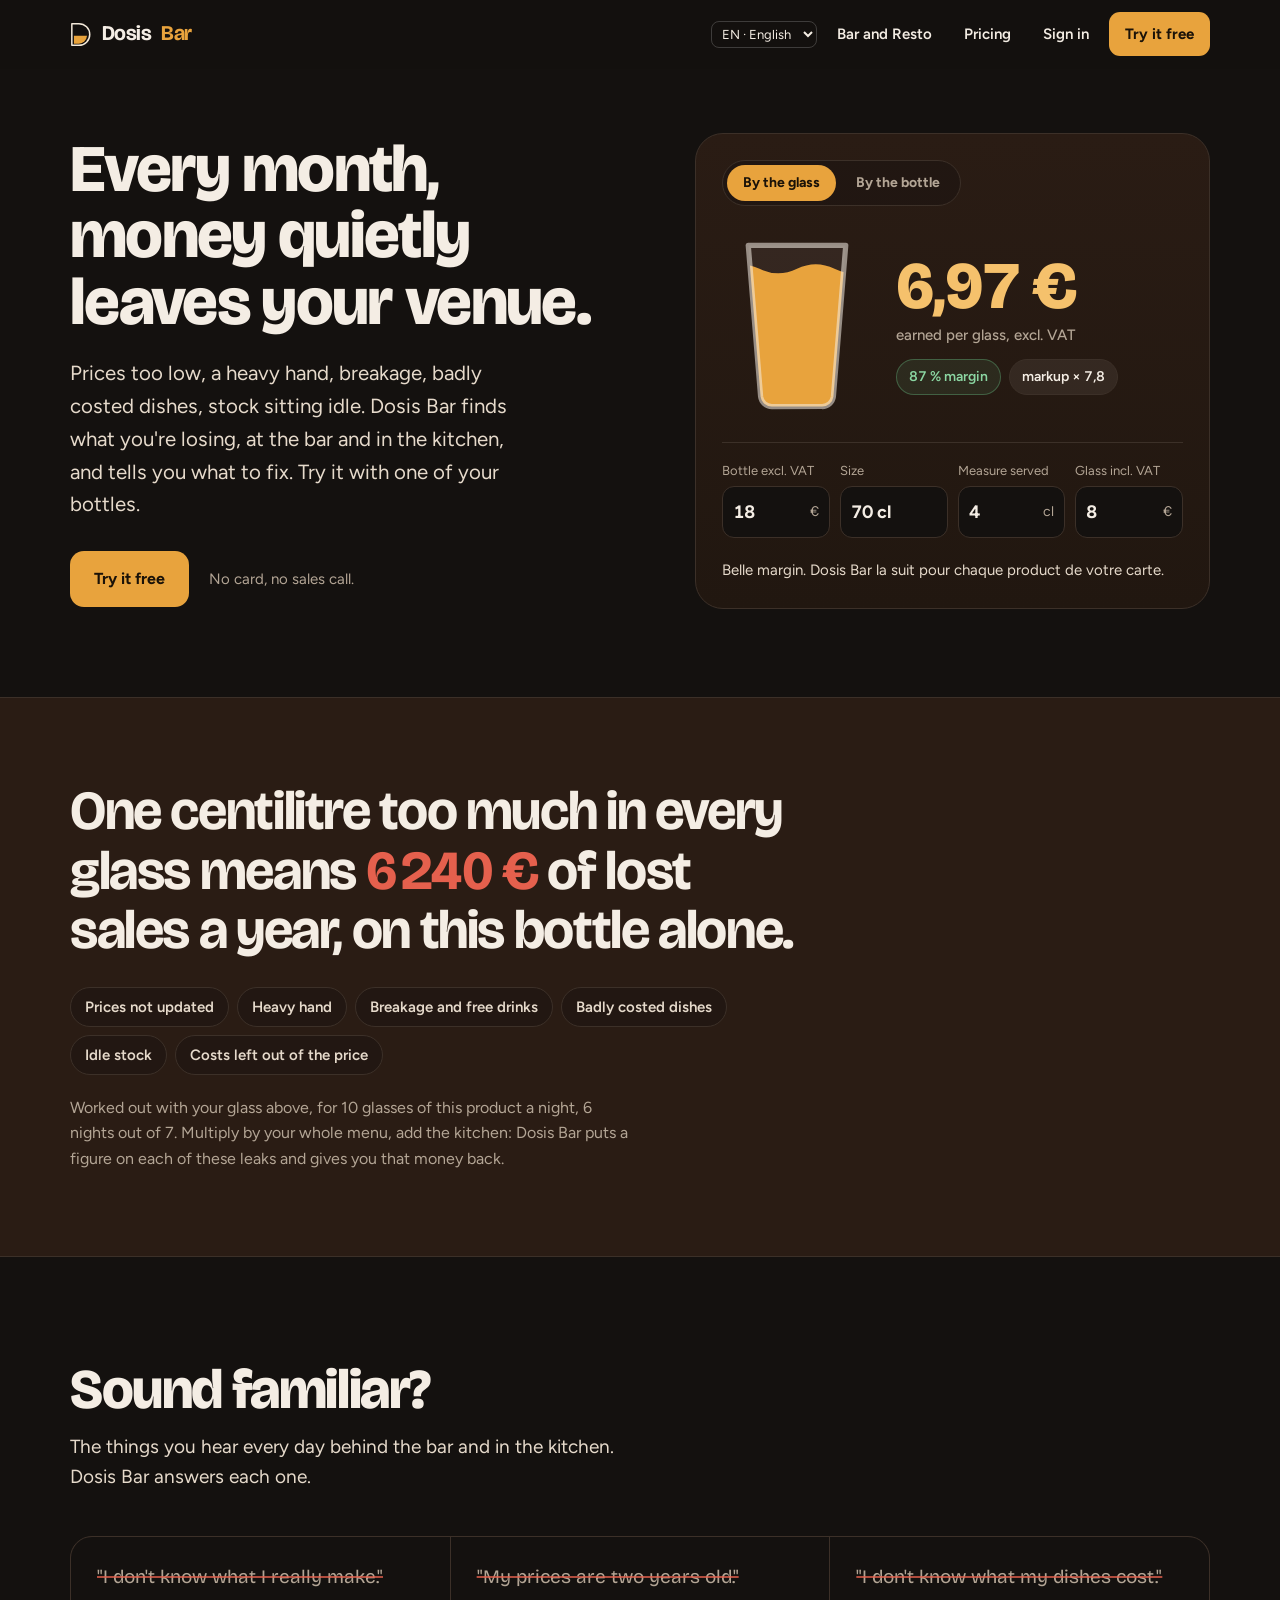
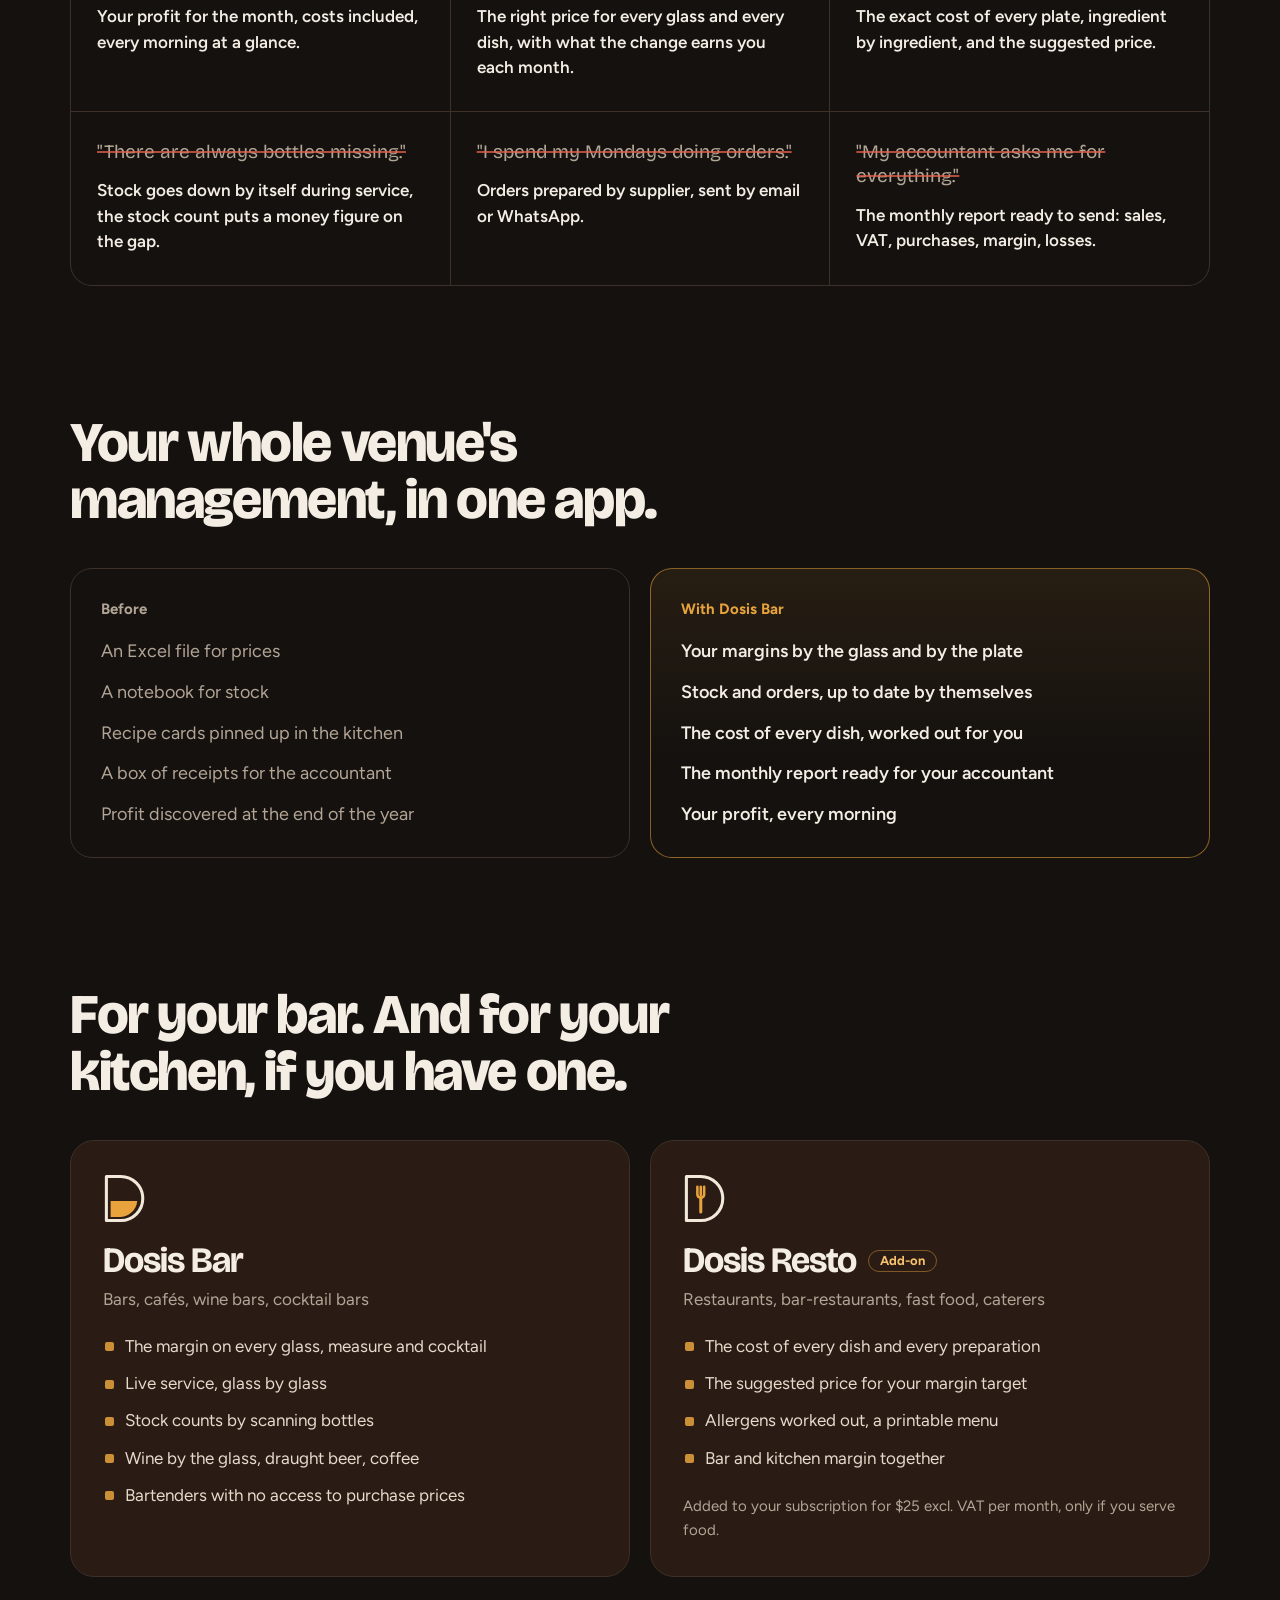
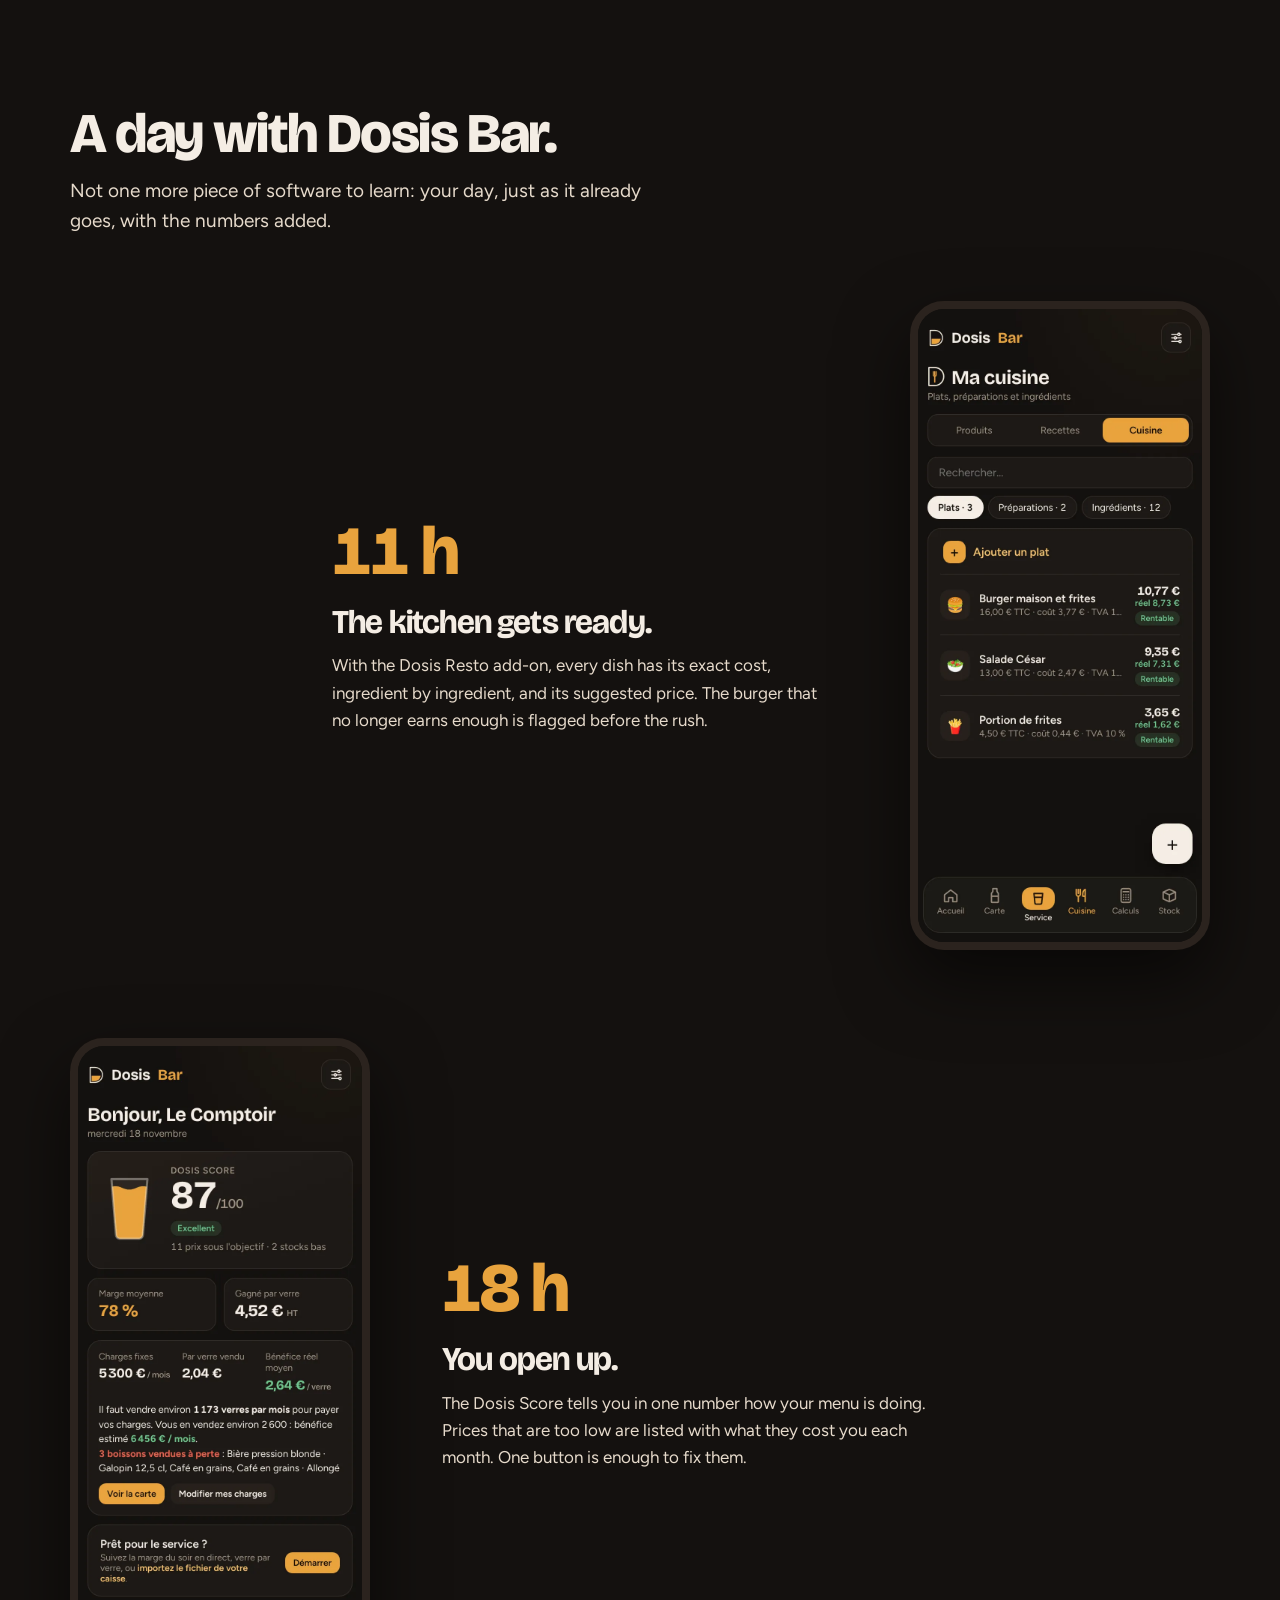
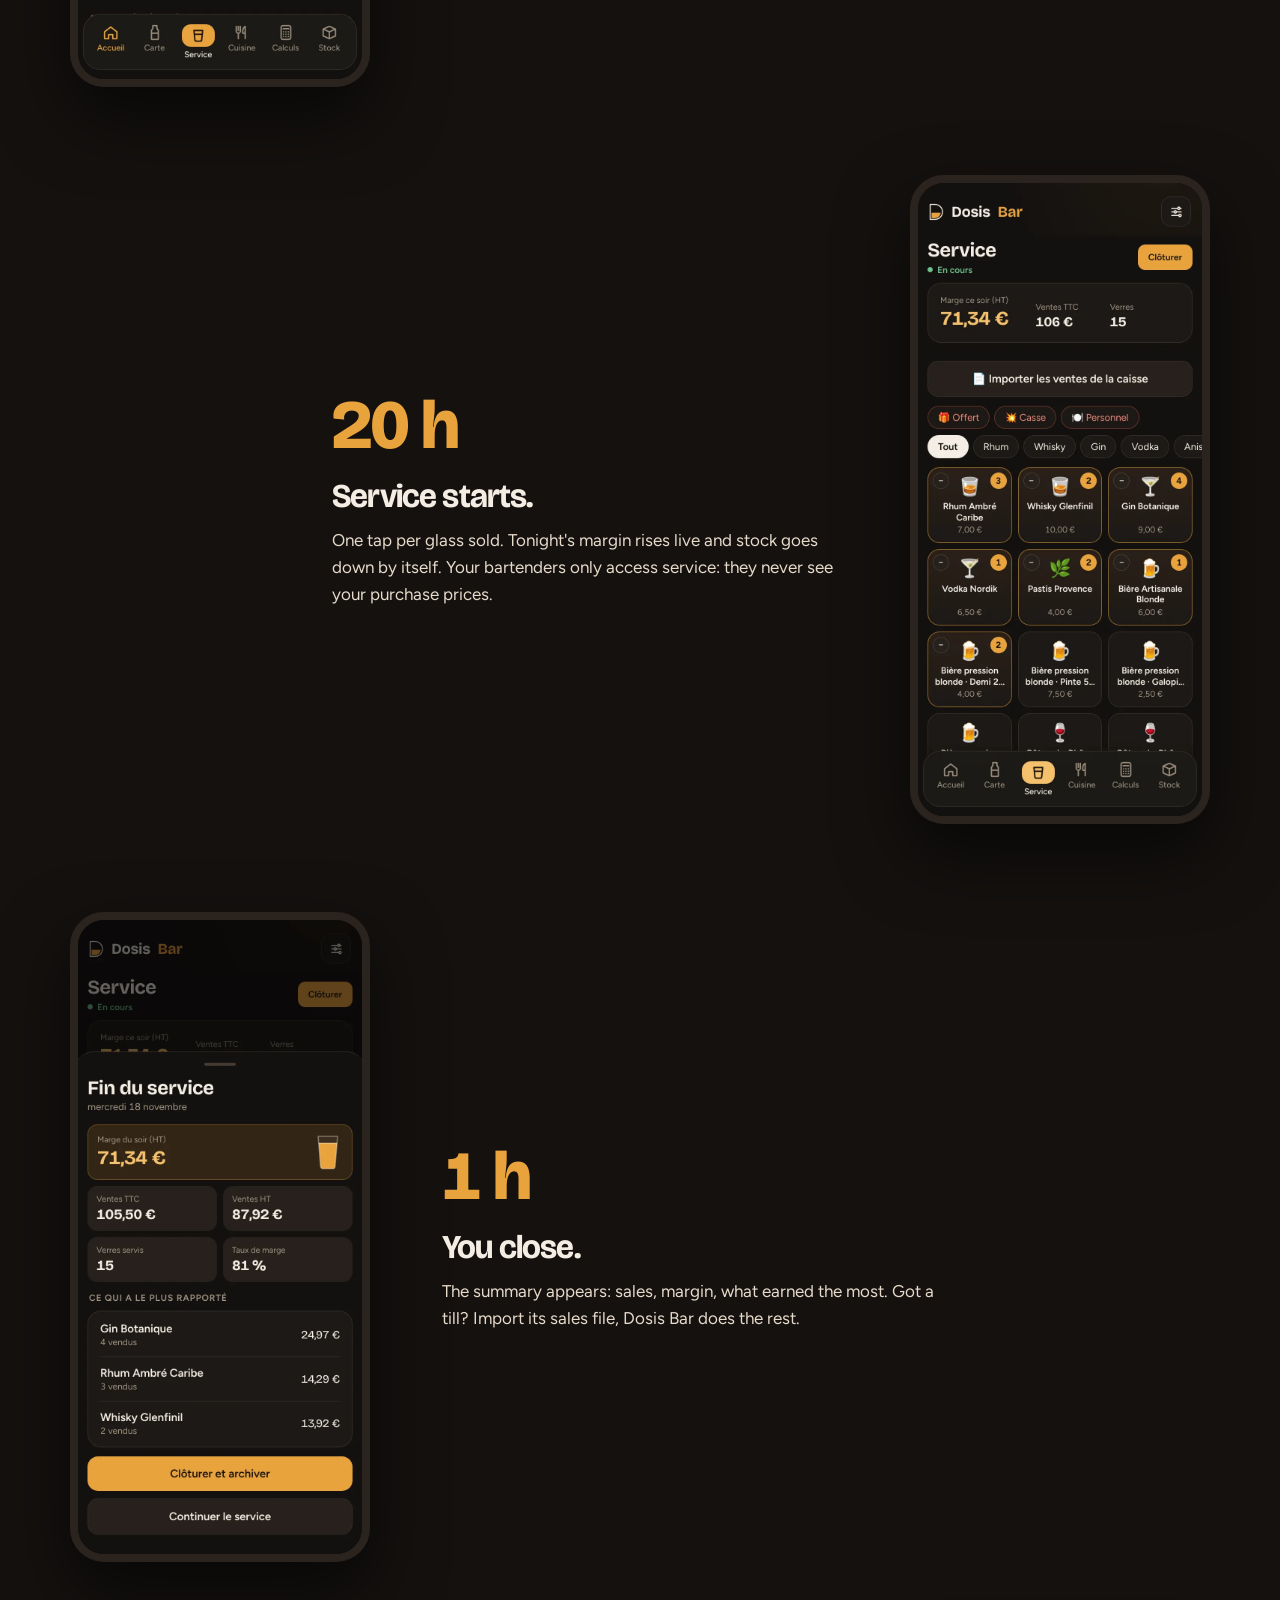
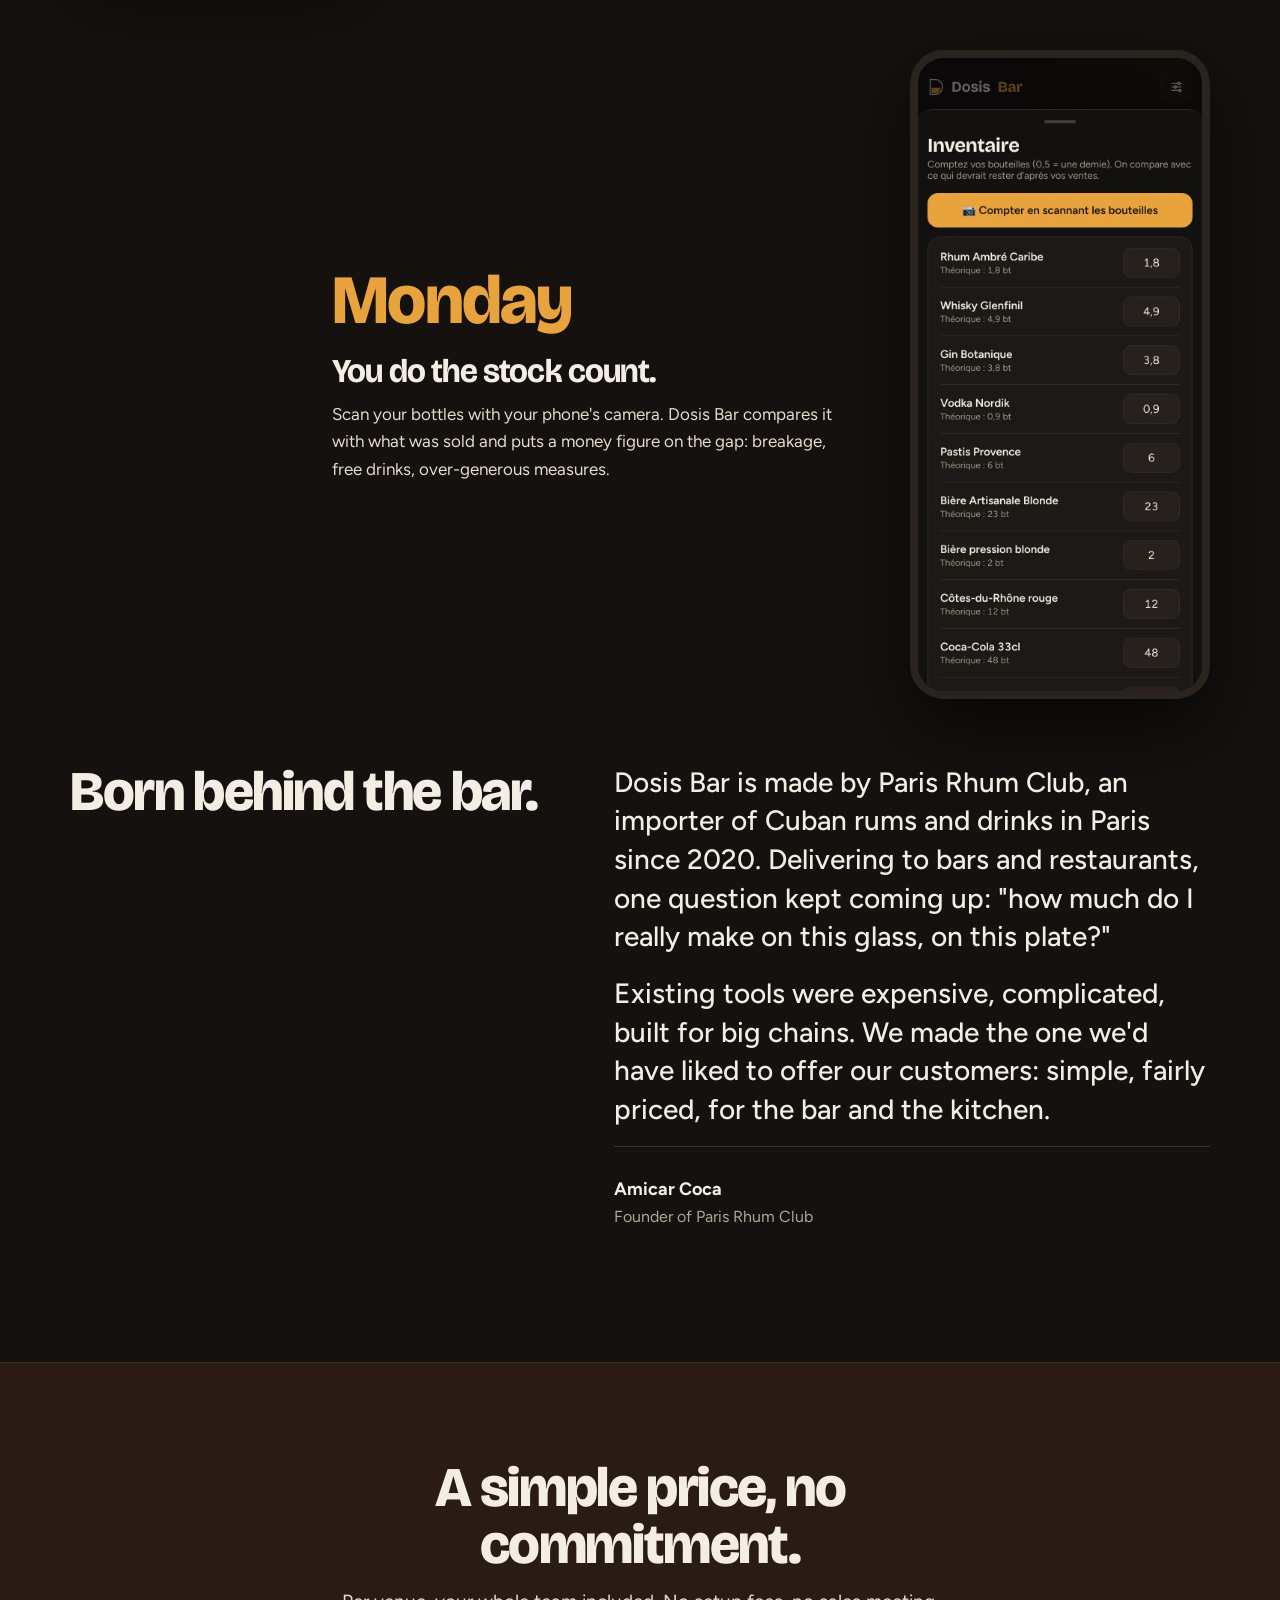
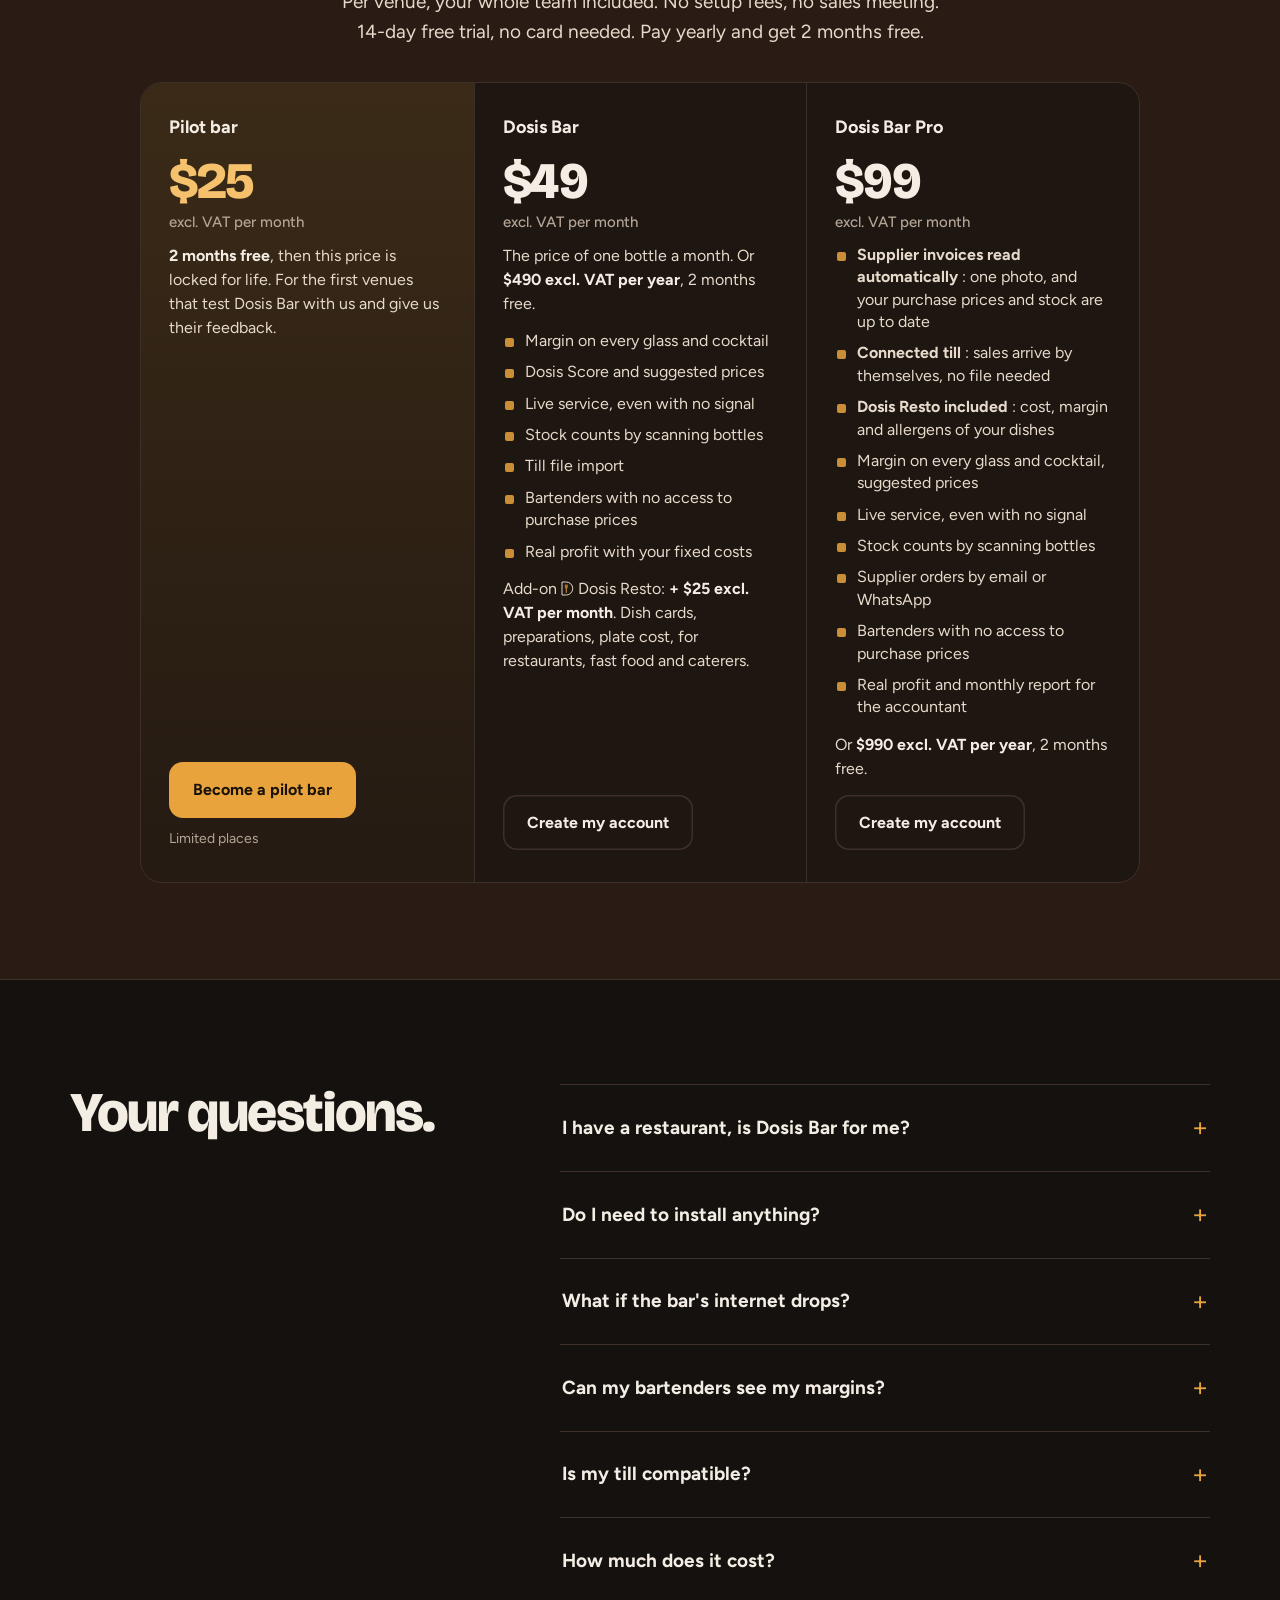
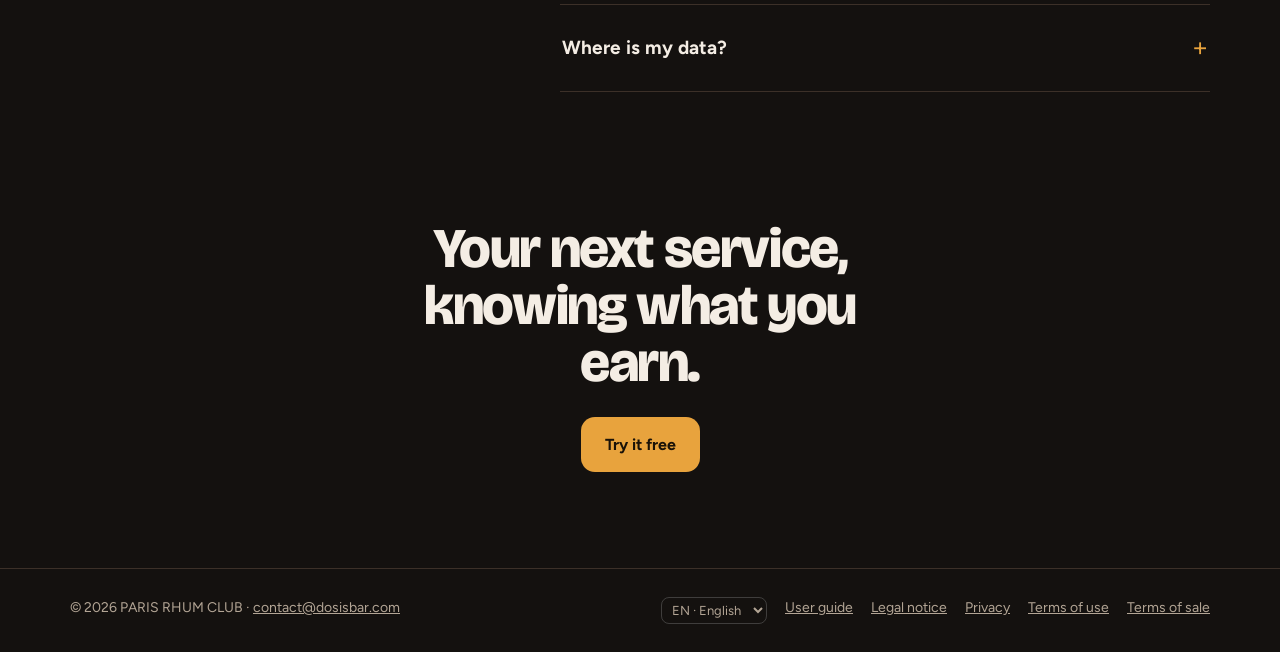
==== commit 8d5e2018: "Nouveaux prix et prix par pays : 35 / +20 / 79 € en zone euro, livres, francs suisses et dollars ail" ====
--- a/index.html
+++ b/index.html
@@ -139,7 +139,7 @@
           <h3 class="h">Dosis Resto <span class="opt">Option</span></h3>
           <p class="pour">Restaurants, bars-restaurants, fast-foods, traiteurs</p>
           <ul role="list"><li>Le coût de chaque plat et de chaque préparation</li><li>Le prix conseillé selon votre objectif de marge</li><li>Les allergènes calculés, la carte imprimable</li><li>La marge du bar et de la cuisine réunies</li></ul>
-          <p class="plus">À ajouter à votre abonnement pour 15 € HT par mois, seulement si vous servez à manger.</p>
+          <p class="plus">À ajouter à votre abonnement pour <span data-px="resto">20 €</span> HT par mois, seulement si vous servez à manger.</p>
         </article>
       </div>
     </div>
@@ -195,26 +195,26 @@
       <div class="ardoise">
         <div class="formule pilote">
           <p class="nom">Bar pilote</p>
-          <p class="tarif h">19 €<small>HT par mois</small></p>
+          <p class="tarif h"><span data-px="pilote">19 €</span><small>HT par mois</small></p>
           <p class="cond"><b>2 mois offerts</b>, puis ce prix est bloqué à vie. Pour les premiers établissements qui testent Dosis Bar avec nous et nous donnent leur avis.</p>
           <a class="btn" href="mailto:contact@dosisbar.com?subject=Devenir%20bar%20pilote%20Dosis%20Bar">Devenir bar pilote</a>
           <p class="note">Places limitées</p>
         </div>
         <div class="formule">
           <p class="nom">Dosis Bar</p>
-          <p class="tarif h">29 €<small>HT par mois</small></p>
-          <p class="cond">Le prix d'une bouteille par mois. Ou <b>290 € HT par an</b>, 2 mois offerts.</p>
+          <p class="tarif h"><span data-px="bar">35 €</span><small>HT par mois</small></p>
+          <p class="cond">Le prix d'une bouteille par mois. Ou <b><span data-px="bar_an">350 €</span> HT par an</b>, 2 mois offerts.</p>
           <ul>
             <li>Marge de chaque verre et cocktail</li><li>Dosis Score et prix conseillés</li><li>Service en direct, même sans réseau</li>
             <li>Inventaire en scannant les bouteilles</li><li>Import du fichier de la caisse</li><li>Barmen sans accès aux prix d'achat</li>
             <li>Bénéfice réel avec vos charges fixes</li>
           </ul>
-          <p class="cond">Option <img src="icons/logo-resto.svg" width="13" height="15" alt="" style="display:inline;vertical-align:-2px"> Dosis Resto : <b>+ 15 € HT par mois</b>. Fiches plats, préparations, coût de l'assiette, pour restaurants, fast-foods et traiteurs.</p>
+          <p class="cond">Option <img src="icons/logo-resto.svg" width="13" height="15" alt="" style="display:inline;vertical-align:-2px"> Dosis Resto : <b>+ <span data-px="resto">20 €</span> HT par mois</b>. Fiches plats, préparations, coût de l'assiette, pour restaurants, fast-foods et traiteurs.</p>
           <a class="btn ghost" href="app.html">Créer mon compte</a>
         </div>
         <div class="formule">
           <p class="nom">Dosis Bar Pro</p>
-          <p class="tarif h">59 €<small>HT par mois</small></p>
+          <p class="tarif h"><span data-px="pro">79 €</span><small>HT par mois</small></p>
           <ul>
             <li><b>Factures fournisseurs lues automatiquement</b> : une photo, et vos prix d'achat et votre stock sont à jour</li>
             <li><b>Caisse connectée</b> : les ventes arrivent toutes seules, sans fichier</li>
@@ -223,7 +223,7 @@
             <li>Inventaire en scannant les bouteilles</li><li>Commandes fournisseurs par email ou WhatsApp</li>
             <li>Barmen sans accès aux prix d'achat</li><li>Bénéfice réel et bilan du mois pour le comptable</li>
           </ul>
-          <p class="cond">Ou <b>590 € HT par an</b>, 2 mois offerts.</p>
+          <p class="cond">Ou <b><span data-px="pro_an">790 €</span> HT par an</b>, 2 mois offerts.</p>
           <a class="btn ghost" href="app.html">Créer mon compte</a>
         </div>
       </div>
@@ -240,7 +240,7 @@
         <details><summary>Et si le réseau du bar coupe ?</summary><p>Le service continue. Les ventes sont gardées sur le téléphone et envoyées dès que la connexion revient.</p></details>
         <details><summary>Mes barmen voient-ils mes marges ?</summary><p>Non. Vous les invitez avec un code : ils n'ont accès qu'au mode Service, sans les prix d'achat ni les marges.</p></details>
         <details><summary>Ma caisse est-elle compatible ?</summary><p>Si elle sait exporter les ventes en fichier CSV ou Excel, oui : SumUp, Flatpay, Zelty, Lightspeed, L'Addition, Square, Tiller et les autres. Dosis Bar reconnaît les colonnes et relie les noms à votre carte. Sans caisse, le mode Service fait le travail.</p></details>
-        <details><summary>Combien ça coûte ?</summary><p>Vous essayez gratuitement pendant 14 jours, sans carte bancaire. Ensuite, l'abonnement Dosis Bar coûte 29 € HT par mois et par établissement, toute l'équipe incluse, sans engagement. L'option Dosis Resto ajoute 15 € HT par mois, et la formule Pro, Dosis Resto inclus, coûte 59 € HT. En payant à l'année, vous avez 12 mois pour le prix de 10. Les premiers établissements pilotes ont 2 mois offerts puis 19 € HT par mois, prix bloqué à vie.</p></details>
+        <details><summary>Combien ça coûte ?</summary><p>Vous essayez gratuitement pendant 14 jours, sans carte bancaire. Ensuite, l'abonnement Dosis Bar coûte <span data-px="bar">35 €</span> HT par mois et par établissement, toute l'équipe incluse, sans engagement. L'option Dosis Resto ajoute <span data-px="resto">20 €</span> HT par mois, et la formule Pro, Dosis Resto inclus, coûte <span data-px="pro">79 €</span> HT. En payant à l'année, vous avez 12 mois pour le prix de 10. Les premiers établissements pilotes ont 2 mois offerts puis <span data-px="pilote">19 €</span> HT par mois, prix bloqué à vie. Au Royaume-Uni, en Suisse et aux États-Unis, les prix sont affichés dans la monnaie du pays.</p></details>
         <details><summary>Où sont mes données ?</summary><p>En Europe, sur des serveurs sécurisés. Elles vous appartiennent et ne sont jamais revendues. Tout est expliqué dans la <a href="confidentialite.html">politique de confidentialité</a>.</p></details>
       </div>
     </div>
@@ -310,5 +310,13 @@
   if ("serviceWorker" in navigator && location.protocol === "https:") navigator.serviceWorker.register("sw.js").catch(function () {});
 })();
 </script>
+<script>
+/* Prix dans la monnaie du pays du visiteur (Royaume-Uni, Suisse, États-Unis) ; zone euro : prix affichés en euros. */
+(function () { var P = window.DOSIS_PAYS; if (!P) return;
+  var Z = {GB: ["GBP", {pilote: 19, bar: 32, pro: 69, resto: 17}], CH: ["CHF", {pilote: 25, bar: 45, pro: 95, resto: 25}], US: ["USD", {pilote: 25, bar: 49, pro: 99, resto: 25}]}[P.pays()];
+  if (!Z) return; var f = new Intl.NumberFormat(P.loc(), {style: "currency", currency: Z[0], maximumFractionDigits: 0});
+  document.querySelectorAll("[data-px]").forEach(function (e) { var k = e.getAttribute("data-px"), an = /_an$/.test(k), v = Z[1][k.replace("_an", "")];
+    if (v != null) e.textContent = f.format(an ? v * 10 : v); }); })();
+</script>
 </body>
 </html>
